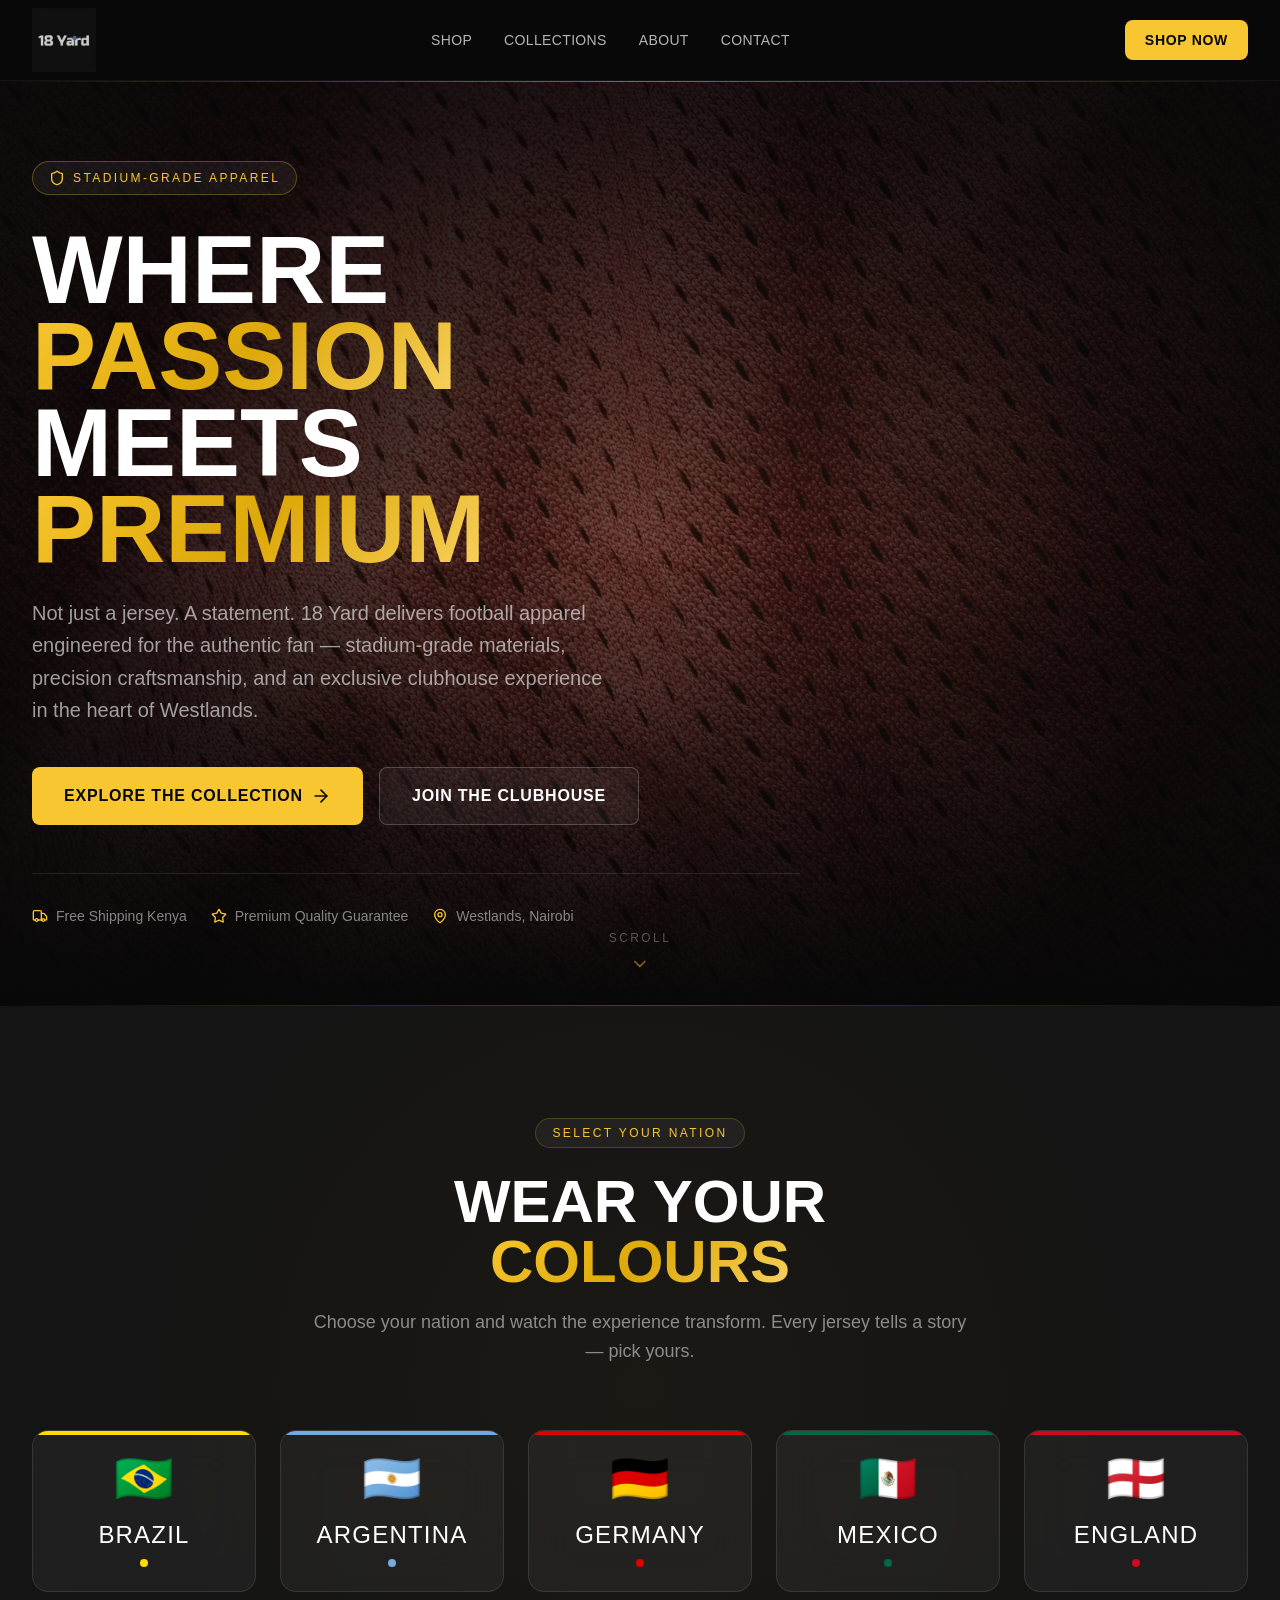
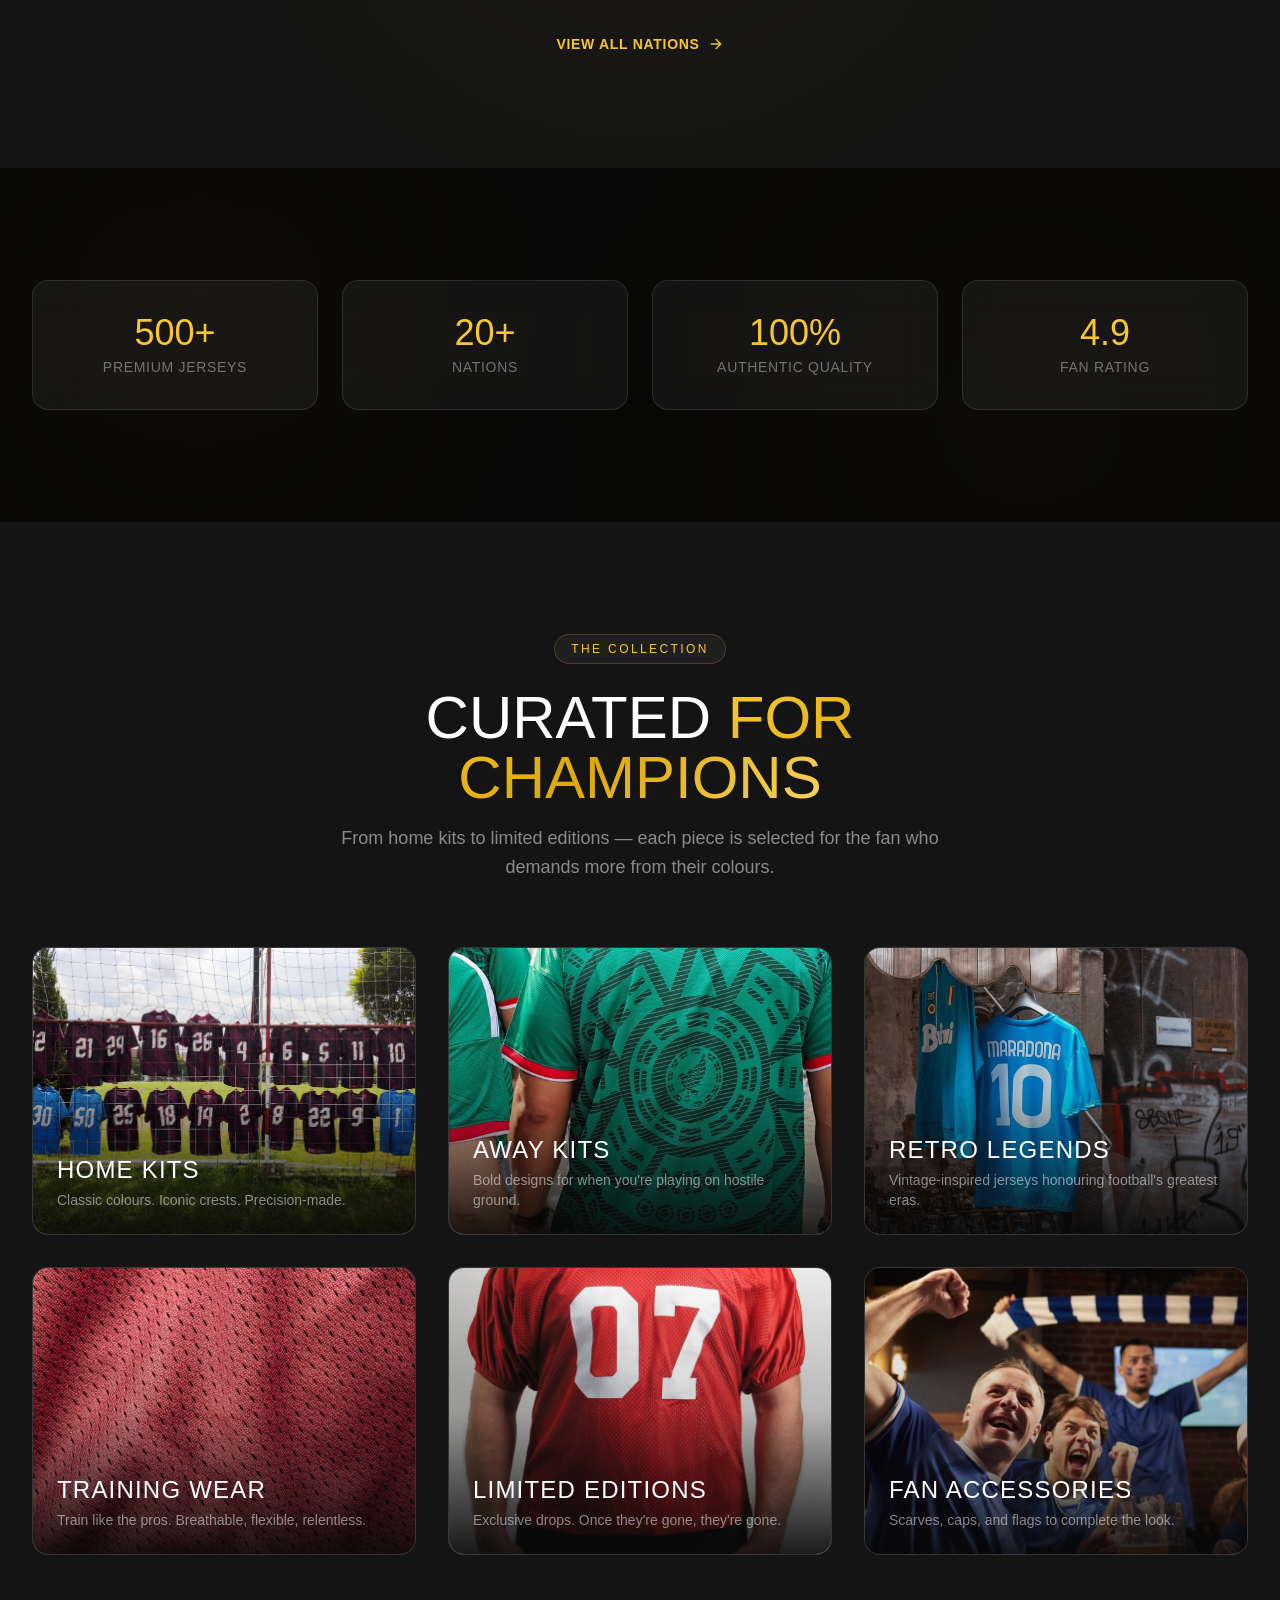
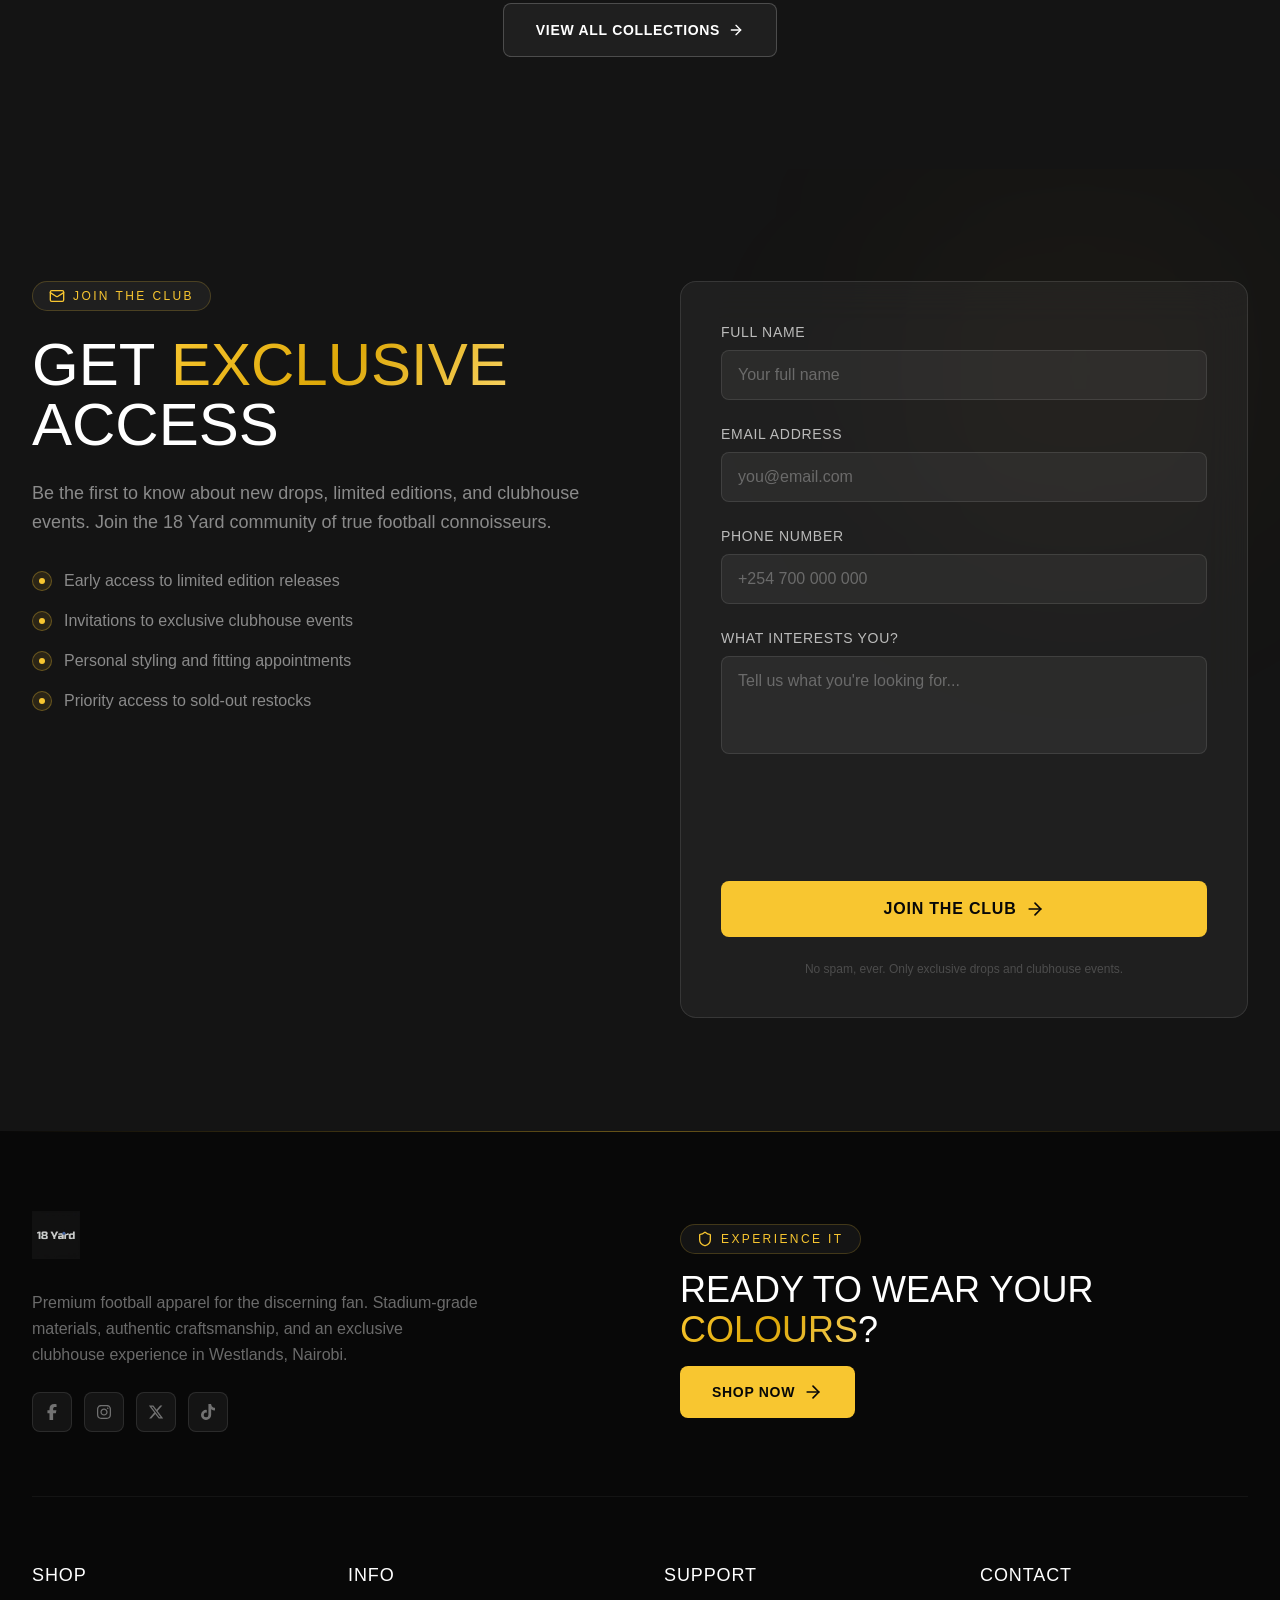
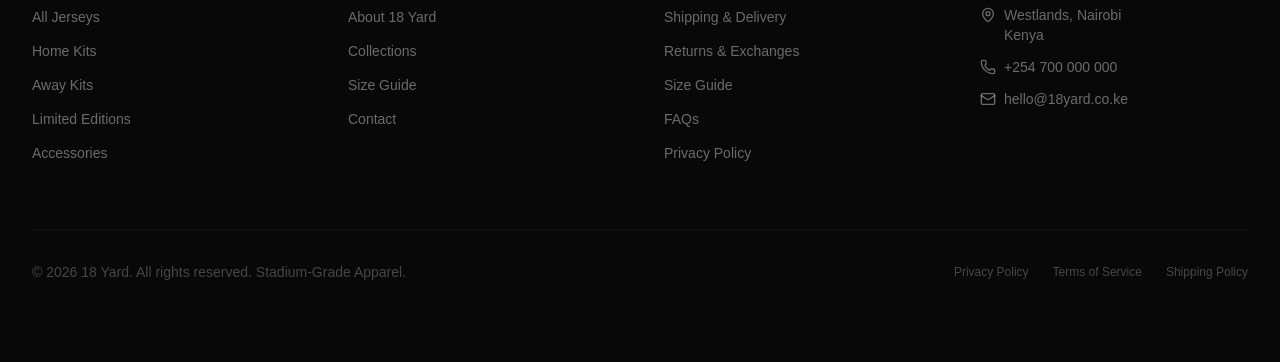
==== index.html @ 28015ebd "Add files via upload" ====
<!DOCTYPE html>
<!-- saved from url=(0038)https://18-yard.share.landingsite.dev/ -->
<html lang="en">

<head>
<link rel="preconnect" href="https://fonts.googleapis.com">
<link rel="preconnect" href="https://fonts.gstatic.com" crossorigin>
<link href="https://fonts.googleapis.com/css2?family=Oswald:wght@700&display=swap" rel="stylesheet">	


<meta http-equiv="Content-Type" content="text/html; charset=UTF-8"><style>body {transition: opacity ease-in 0.2s; } 
body[unresolved] {opacity: 0; display: block; overflow: hidden; position: relative; } 
</style><meta name="viewport" content="width=device-width, initial-scale=1"><link rel="preload" as="image" href="./18 Yard — Premium Football Apparel _ Sports-Luxe Collection_files/6bbcdf45-5d73-416a-b5ce-8cee2daabaf9.jpg"><link rel="preload" as="image" href="./18 Yard — Premium Football Apparel _ Sports-Luxe Collection_files/2212473849.jpg"><link rel="preload" as="image" href="./18 Yard — Premium Football Apparel _ Sports-Luxe Collection_files/2190006083.jpg"><link rel="preload" as="image" href="./18 Yard — Premium Football Apparel _ Sports-Luxe Collection_files/2275406633.jpg"><link rel="preload" as="image" href="./18 Yard — Premium Football Apparel _ Sports-Luxe Collection_files/2210543063.jpg"><link rel="preload" as="image" href="./18 Yard — Premium Football Apparel _ Sports-Luxe Collection_files/2212473849(1).jpg"><link rel="preload" as="image" href="./18 Yard — Premium Football Apparel _ Sports-Luxe Collection_files/147248012.jpg"><link rel="preload" as="image" href="./18 Yard — Premium Football Apparel _ Sports-Luxe Collection_files/2224449430.jpg"><title>18 Yard — Premium Football Apparel | Sports-Luxe Collection</title><meta name="description" content="Elevate your game with 18 Yard. Premium football jerseys and apparel crafted with stadium-grade materials for the discerning fan. Visit our exclusive clubhouse in Westlands, Nairobi."><link rel="preconnect" href="https://fonts.googleapis.com/"><link rel="preconnect" href="https://fonts.gstatic.com/" crossorigin="anonymous"><link rel="icon" type="image/jpeg" href="https://assets.ls-assets.com/uploads/d1596f6d-cf73-41df-8335-5d1502727ff8/6bbcdf45-5d73-416a-b5ce-8cee2daabaf9.jpg?w=160"><link rel="modulepreload" href="https://18-yard.share.landingsite.dev/assets/manifest-475a7928.js"><link rel="modulepreload" href="https://18-yard.share.landingsite.dev/assets/entry.client-mpaM9vh6.js"><link rel="modulepreload" href="https://18-yard.share.landingsite.dev/assets/jsx-runtime-BFnmFciN.js"><link rel="modulepreload" href="https://18-yard.share.landingsite.dev/assets/root-Bnn9Hy8M.js"><link rel="modulepreload" href="https://18-yard.share.landingsite.dev/assets/shield-Bp3_gYvY.js"><link rel="modulepreload" href="https://18-yard.share.landingsite.dev/assets/_index-D49E2dfJ.js"><link rel="stylesheet" href="./18 Yard — Premium Football Apparel _ Sports-Luxe Collection_files/root-DYxblbFf.css"><link rel="stylesheet" href="./18 Yard — Premium Football Apparel _ Sports-Luxe Collection_files/css2"><script id="cf-turnstile-script" src="./18 Yard — Premium Football Apparel _ Sports-Luxe Collection_files/api.js.download" defer="" async=""></script></head><body><div class="flex min-h-screen flex-col"><header class="sticky top-0 z-50 w-full bg-rich-black/90 backdrop-blur-xl border-b border-white/5"><div class="container flex items-center justify-between h-16 lg:h-20"><a class="shrink-0" href="https://18-yard.share.landingsite.dev/" data-discover="true"><img src="./18 Yard — Premium Football Apparel _ Sports-Luxe Collection_files/6bbcdf45-5d73-416a-b5ce-8cee2daabaf9.jpg" alt="18 Yard logo with dark gray text and a small gold circle accent above the letter d" class="h-14 lg:h-16 w-auto invert" style="mix-blend-mode:screen"></a><nav class="hidden lg:flex items-center gap-8"><a class="text-sm font-medium text-white/70 hover:text-gold transition-colors duration-300 tracking-wide uppercase" href="https://18-yard.share.landingsite.dev/shop" data-discover="true">Shop</a><a class="text-sm font-medium text-white/70 hover:text-gold transition-colors duration-300 tracking-wide uppercase" href="https://18-yard.share.landingsite.dev/collections" data-discover="true">Collections</a><a class="text-sm font-medium text-white/70 hover:text-gold transition-colors duration-300 tracking-wide uppercase" href="https://18-yard.share.landingsite.dev/about" data-discover="true">About</a><a class="text-sm font-medium text-white/70 hover:text-gold transition-colors duration-300 tracking-wide uppercase" href="https://18-yard.share.landingsite.dev/contact" data-discover="true">Contact</a></nav><div class="hidden lg:flex items-center gap-4"><a class="inline-flex items-center gap-2 bg-gold hover:bg-gold-light text-rich-black font-bold text-sm px-5 py-2.5 rounded-lg transition-all duration-300 hover:scale-105 uppercase tracking-wider" href="https://18-yard.share.landingsite.dev/shop" data-discover="true">Shop Now</a></div><button class="lg:hidden text-white p-2" aria-label="Toggle menu"><svg xmlns="http://www.w3.org/2000/svg" width="24" height="24" viewBox="0 0 24 24" fill="none" stroke="currentColor" stroke-width="2" stroke-linecap="round" stroke-linejoin="round" class="lucide lucide-menu w-6 h-6" aria-hidden="true"><path d="M4 5h16"></path><path d="M4 12h16"></path><path d="M4 19h16"></path></svg></button></div></header><main class="flex-1"><div class="bg-rich-black"><section class="relative min-h-screen flex items-center overflow-hidden"><div class="absolute inset-0 z-0"><img src="./18 Yard — Premium Football Apparel _ Sports-Luxe Collection_files/2212473849.jpg" alt="Premium football jersey fabric texture" class="w-full h-full object-cover"><div class="absolute inset-0 bg-gradient-to-b from-rich-black/90 via-rich-black/60 via-50% to-rich-black z-10"></div><div class="absolute inset-0 bg-gradient-to-r from-rich-black/80 via-transparent to-rich-black/80 z-10"></div><div class="absolute top-1/4 left-1/2 -translate-x-1/2 w-[800px] h-[400px] bg-gold/5 blur-[120px] rounded-full z-10"></div></div><div class="absolute top-0 left-0 right-0 h-[1px] bg-gradient-to-r from-transparent via-gold/50 to-transparent z-20"></div><div class="absolute bottom-0 left-0 right-0 h-[1px] bg-gradient-to-r from-transparent via-gold/30 to-transparent z-20"></div>


<div class="container relative z-20 pt-20 pb-20"><div class="max-w-3xl"><div class="inline-flex items-center gap-2 bg-white/5 border border-gold/30 rounded-full px-4 py-2 mb-8 animate-glow"><svg xmlns="http://www.w3.org/2000/svg" width="24" height="24" viewBox="0 0 24 24" fill="none" stroke="currentColor" stroke-width="2" stroke-linecap="round" stroke-linejoin="round" class="lucide lucide-shield w-4 h-4 text-gold" aria-hidden="true"><path d="M20 13c0 5-3.5 7.5-7.66 8.95a1 1 0 0 1-.67-.01C7.5 20.5 4 18 4 13V6a1 1 0 0 1 1-1c2 0 4.5-1.2 6.24-2.72a1.17 1.17 0 0 1 1.52 0C14.51 3.81 17 5 19 5a1 1 0 0 1 1 1z"></path></svg><span class="text-xs font-medium text-gold uppercase tracking-[0.2em]">Stadium-Grade Apparel</span></div>

<h1 class="font-['Oswald'] font-bold text-5xl sm:text-6xl md:text-7xl lg:text-8xl text-white leading-[0.9] uppercase mb-6 tracking-tight">
  Where <span class="text-gradient-gold">Passion</span><br>
  Meets <span class="text-gradient-gold">Premium</span>
</h1>	


<p class="text-white/60 text-lg md:text-xl max-w-xl mb-10 leading-relaxed font-light">Not just a jersey. A statement. 18 Yard delivers football apparel engineered for the authentic fan — stadium-grade materials, precision craftsmanship, and an exclusive clubhouse experience in the heart of Westlands.</p><div class="flex flex-col sm:flex-row gap-4"><a class="inline-flex items-center justify-center gap-2 bg-gold hover:bg-gold-light text-rich-black font-bold text-base px-8 py-4 rounded-lg transition-all duration-300 hover:scale-105 uppercase tracking-wider group" href="https://18-yard.share.landingsite.dev/shop" data-discover="true">Explore the Collection<svg xmlns="http://www.w3.org/2000/svg" width="24" height="24" viewBox="0 0 24 24" fill="none" stroke="currentColor" stroke-width="2" stroke-linecap="round" stroke-linejoin="round" class="lucide lucide-arrow-right w-5 h-5 transition-transform duration-300 group-hover:translate-x-1" aria-hidden="true"><path d="M5 12h14"></path><path d="m12 5 7 7-7 7"></path></svg></a><a href="https://18-yard.share.landingsite.dev/#contact" class="inline-flex items-center justify-center gap-2 bg-white/5 hover:bg-white/10 border border-white/20 hover:border-gold/50 text-white font-semibold text-base px-8 py-4 rounded-lg transition-all duration-300 uppercase tracking-wider">Join the Clubhouse</a></div><div class="flex flex-wrap gap-6 mt-12 pt-8 border-t border-white/10"><div class="flex items-center gap-2"><svg xmlns="http://www.w3.org/2000/svg" width="24" height="24" viewBox="0 0 24 24" fill="none" stroke="currentColor" stroke-width="2" stroke-linecap="round" stroke-linejoin="round" class="lucide lucide-truck w-4 h-4 text-gold" aria-hidden="true"><path d="M14 18V6a2 2 0 0 0-2-2H4a2 2 0 0 0-2 2v11a1 1 0 0 0 1 1h2"></path><path d="M15 18H9"></path><path d="M19 18h2a1 1 0 0 0 1-1v-3.65a1 1 0 0 0-.22-.624l-3.48-4.35A1 1 0 0 0 17.52 8H14"></path><circle cx="17" cy="18" r="2"></circle><circle cx="7" cy="18" r="2"></circle></svg><span class="text-sm text-white/50">Free Shipping Kenya</span></div><div class="flex items-center gap-2"><svg xmlns="http://www.w3.org/2000/svg" width="24" height="24" viewBox="0 0 24 24" fill="none" stroke="currentColor" stroke-width="2" stroke-linecap="round" stroke-linejoin="round" class="lucide lucide-star w-4 h-4 text-gold" aria-hidden="true"><path d="M11.525 2.295a.53.53 0 0 1 .95 0l2.31 4.679a2.123 2.123 0 0 0 1.595 1.16l5.166.756a.53.53 0 0 1 .294.904l-3.736 3.638a2.123 2.123 0 0 0-.611 1.878l.882 5.14a.53.53 0 0 1-.771.56l-4.618-2.428a2.122 2.122 0 0 0-1.973 0L6.396 21.01a.53.53 0 0 1-.77-.56l.881-5.139a2.122 2.122 0 0 0-.611-1.879L2.16 9.795a.53.53 0 0 1 .294-.906l5.165-.755a2.122 2.122 0 0 0 1.597-1.16z"></path></svg><span class="text-sm text-white/50">Premium Quality Guarantee</span></div><div class="flex items-center gap-2"><svg xmlns="http://www.w3.org/2000/svg" width="24" height="24" viewBox="0 0 24 24" fill="none" stroke="currentColor" stroke-width="2" stroke-linecap="round" stroke-linejoin="round" class="lucide lucide-map-pin w-4 h-4 text-gold" aria-hidden="true"><path d="M20 10c0 4.993-5.539 10.193-7.399 11.799a1 1 0 0 1-1.202 0C9.539 20.193 4 14.993 4 10a8 8 0 0 1 16 0"></path><circle cx="12" cy="10" r="3"></circle></svg><span class="text-sm text-white/50">Westlands, Nairobi</span></div></div></div></div><div class="absolute bottom-8 left-1/2 -translate-x-1/2 z-20 flex flex-col items-center gap-2"><span class="text-xs text-white/30 uppercase tracking-[0.2em]">Scroll</span><svg xmlns="http://www.w3.org/2000/svg" width="24" height="24" viewBox="0 0 24 24" fill="none" stroke="currentColor" stroke-width="2" stroke-linecap="round" stroke-linejoin="round" class="lucide lucide-chevron-down w-5 h-5 text-gold/50 animate-bounce" aria-hidden="true"><path d="m6 9 6 6 6-6"></path></svg></div></section><section class="relative py-20 sm:py-28 bg-charcoal overflow-hidden"><div class="absolute inset-0 opacity-[0.03] bg-[radial-gradient(circle_at_50%_50%,_#eab308,transparent_70%)]"></div><div class="container relative z-10"><div class="text-center max-w-2xl mx-auto mb-16"><div class="inline-flex items-center gap-2 bg-white/5 border border-gold/20 rounded-full px-4 py-1.5 mb-6"><span class="text-xs font-medium text-gold uppercase tracking-[0.2em]">Select Your Nation</span></div>

<b><h2 class="font-heading text-4xl sm:text-5xl md:text-6xl text-white uppercase mb-4">Wear Your <span class="text-gradient-gold">Colours</span></h2></b>

<p class="text-white/50 text-lg leading-relaxed">Choose your nation and watch the experience transform. Every jersey tells a story — pick yours.</p></div><div class="grid grid-cols-2 sm:grid-cols-3 lg:grid-cols-5 gap-4 md:gap-6"><a class="group relative glass-card glass-card-hover p-4 md:p-6 text-center cursor-pointer overflow-hidden" href="https://18-yard.share.landingsite.dev/shop" data-discover="true"><div class="absolute top-0 left-0 right-0 h-1 transition-all duration-500 group-hover:h-1.5" style="background-color:#FEDC00"></div><div class="text-4xl md:text-5xl mb-4 transition-transform duration-500 group-hover:scale-110">🇧🇷</div><h3 class="font-heading text-xl md:text-2xl text-white uppercase tracking-wider mb-2">Brazil</h3><div class="w-2 h-2 rounded-full mx-auto transition-all duration-500 group-hover:scale-150" style="background-color:#FEDC00"></div><div class="absolute inset-0 opacity-0 group-hover:opacity-10 transition-opacity duration-500" style="background:radial-gradient(circle at 50% 50%, #FEDC00, transparent 70%)"></div></a><a class="group relative glass-card glass-card-hover p-4 md:p-6 text-center cursor-pointer overflow-hidden" href="https://18-yard.share.landingsite.dev/shop" data-discover="true"><div class="absolute top-0 left-0 right-0 h-1 transition-all duration-500 group-hover:h-1.5" style="background-color:#75AADB"></div><div class="text-4xl md:text-5xl mb-4 transition-transform duration-500 group-hover:scale-110">🇦🇷</div><h3 class="font-heading text-xl md:text-2xl text-white uppercase tracking-wider mb-2">Argentina</h3><div class="w-2 h-2 rounded-full mx-auto transition-all duration-500 group-hover:scale-150" style="background-color:#75AADB"></div><div class="absolute inset-0 opacity-0 group-hover:opacity-10 transition-opacity duration-500" style="background:radial-gradient(circle at 50% 50%, #75AADB, transparent 70%)"></div></a><a class="group relative glass-card glass-card-hover p-4 md:p-6 text-center cursor-pointer overflow-hidden" href="https://18-yard.share.landingsite.dev/shop" data-discover="true"><div class="absolute top-0 left-0 right-0 h-1 transition-all duration-500 group-hover:h-1.5" style="background-color:#DD0000"></div><div class="text-4xl md:text-5xl mb-4 transition-transform duration-500 group-hover:scale-110">🇩🇪</div><h3 class="font-heading text-xl md:text-2xl text-white uppercase tracking-wider mb-2">Germany</h3><div class="w-2 h-2 rounded-full mx-auto transition-all duration-500 group-hover:scale-150" style="background-color:#DD0000"></div><div class="absolute inset-0 opacity-0 group-hover:opacity-10 transition-opacity duration-500" style="background:radial-gradient(circle at 50% 50%, #DD0000, transparent 70%)"></div></a><a class="group relative glass-card glass-card-hover p-4 md:p-6 text-center cursor-pointer overflow-hidden" href="https://18-yard.share.landingsite.dev/shop" data-discover="true"><div class="absolute top-0 left-0 right-0 h-1 transition-all duration-500 group-hover:h-1.5" style="background-color:#006847"></div><div class="text-4xl md:text-5xl mb-4 transition-transform duration-500 group-hover:scale-110">🇲🇽</div><h3 class="font-heading text-xl md:text-2xl text-white uppercase tracking-wider mb-2">Mexico</h3><div class="w-2 h-2 rounded-full mx-auto transition-all duration-500 group-hover:scale-150" style="background-color:#006847"></div><div class="absolute inset-0 opacity-0 group-hover:opacity-10 transition-opacity duration-500" style="background:radial-gradient(circle at 50% 50%, #006847, transparent 70%)"></div></a><a class="group relative glass-card glass-card-hover p-4 md:p-6 text-center cursor-pointer overflow-hidden" href="https://18-yard.share.landingsite.dev/shop" data-discover="true"><div class="absolute top-0 left-0 right-0 h-1 transition-all duration-500 group-hover:h-1.5" style="background-color:#CF081F"></div><div class="text-4xl md:text-5xl mb-4 transition-transform duration-500 group-hover:scale-110">🏴󠁧󠁢󠁥󠁮󠁧󠁿</div><h3 class="font-heading text-xl md:text-2xl text-white uppercase tracking-wider mb-2">England</h3><div class="w-2 h-2 rounded-full mx-auto transition-all duration-500 group-hover:scale-150" style="background-color:#CF081F"></div><div class="absolute inset-0 opacity-0 group-hover:opacity-10 transition-opacity duration-500" style="background:radial-gradient(circle at 50% 50%, #CF081F, transparent 70%)"></div></a></div><div class="text-center mt-10"><a class="inline-flex items-center gap-2 text-gold hover:text-gold-light font-semibold text-sm uppercase tracking-wider transition-colors duration-300 group" href="https://18-yard.share.landingsite.dev/shop" data-discover="true">View All Nations<svg xmlns="http://www.w3.org/2000/svg" width="24" height="24" viewBox="0 0 24 24" fill="none" stroke="currentColor" stroke-width="2" stroke-linecap="round" stroke-linejoin="round" class="lucide lucide-arrow-right w-4 h-4 transition-transform duration-300 group-hover:translate-x-1" aria-hidden="true"><path d="M5 12h14"></path><path d="m12 5 7 7-7 7"></path></svg></a></div></div></section><section class="relative py-20 sm:py-28 bg-rich-black overflow-hidden"><div class="absolute top-0 right-0 w-[500px] h-[500px] bg-gold/3 blur-[150px] rounded-full"></div><div class="absolute bottom-0 left-0 w-[400px] h-[400px] bg-gold/3 blur-[120px] rounded-full"></div><div class="container relative z-10"><div class="grid grid-cols-2 md:grid-cols-4 gap-6"><div class="text-center p-8 glass-card"><div class="font-heading text-3xl sm:text-4xl text-gold mb-1">500+</div><div class="text-sm text-white/40 uppercase tracking-wider">Premium Jerseys</div></div><div class="text-center p-8 glass-card"><div class="font-heading text-3xl sm:text-4xl text-gold mb-1">20+</div><div class="text-sm text-white/40 uppercase tracking-wider">Nations</div></div><div class="text-center p-8 glass-card"><div class="font-heading text-3xl sm:text-4xl text-gold mb-1">100%</div><div class="text-sm text-white/40 uppercase tracking-wider">Authentic Quality</div></div><div class="text-center p-8 glass-card"><div class="font-heading text-3xl sm:text-4xl text-gold mb-1">4.9</div><div class="text-sm text-white/40 uppercase tracking-wider">Fan Rating</div></div></div></div></section><section class="relative py-20 sm:py-28 bg-charcoal overflow-hidden"><div class="absolute inset-0 bg-[url(&#39;https://assets.ls-assets.com/provider/istock/2212473849.jpg?w=1920&#39;)] bg-fixed bg-cover bg-center opacity-[0.03]"></div><div class="container relative z-10"><div class="text-center max-w-2xl mx-auto mb-16"><div class="inline-flex items-center gap-2 bg-white/5 border border-gold/20 rounded-full px-4 py-1.5 mb-6"><span class="text-xs font-medium text-gold uppercase tracking-[0.2em]">The Collection</span></div><h2 class="font-heading text-4xl sm:text-5xl md:text-6xl text-white uppercase mb-4">Curated <span class="text-gradient-gold">For Champions</span></h2><p class="text-white/50 text-lg leading-relaxed">From home kits to limited editions — each piece is selected for the fan who demands more from their colours.</p></div><div class="grid grid-cols-1 md:grid-cols-2 lg:grid-cols-3 gap-6 lg:gap-8"><a class="group relative glass-card overflow-hidden aspect-[4/3] cursor-pointer" href="https://18-yard.share.landingsite.dev/shop" data-discover="true"><img src="./18 Yard — Premium Football Apparel _ Sports-Luxe Collection_files/2190006083.jpg" alt="Home Kits" class="absolute inset-0 w-full h-full object-cover transition-transform duration-700 group-hover:scale-110"><div class="absolute inset-0 bg-gradient-to-t from-rich-black via-rich-black/20 to-transparent opacity-90 group-hover:opacity-80 transition-opacity duration-500"></div><div class="absolute inset-2 border border-transparent group-hover:border-gold/30 rounded-xl transition-all duration-500"></div><div class="absolute bottom-0 left-0 right-0 p-6"><h3 class="font-heading text-2xl text-white uppercase tracking-wider mb-1">Home Kits</h3><p class="text-white/50 text-sm">Classic colours. Iconic crests. Precision-made.</p></div></a><a class="group relative glass-card overflow-hidden aspect-[4/3] cursor-pointer" href="https://18-yard.share.landingsite.dev/shop" data-discover="true"><img src="./18 Yard — Premium Football Apparel _ Sports-Luxe Collection_files/2275406633.jpg" alt="Away Kits" class="absolute inset-0 w-full h-full object-cover transition-transform duration-700 group-hover:scale-110"><div class="absolute inset-0 bg-gradient-to-t from-rich-black via-rich-black/20 to-transparent opacity-90 group-hover:opacity-80 transition-opacity duration-500"></div><div class="absolute inset-2 border border-transparent group-hover:border-gold/30 rounded-xl transition-all duration-500"></div><div class="absolute bottom-0 left-0 right-0 p-6"><h3 class="font-heading text-2xl text-white uppercase tracking-wider mb-1">Away Kits</h3><p class="text-white/50 text-sm">Bold designs for when you're playing on hostile ground.</p></div></a><a class="group relative glass-card overflow-hidden aspect-[4/3] cursor-pointer" href="https://18-yard.share.landingsite.dev/shop" data-discover="true"><img src="./18 Yard — Premium Football Apparel _ Sports-Luxe Collection_files/2210543063.jpg" alt="Retro Legends" class="absolute inset-0 w-full h-full object-cover transition-transform duration-700 group-hover:scale-110"><div class="absolute inset-0 bg-gradient-to-t from-rich-black via-rich-black/20 to-transparent opacity-90 group-hover:opacity-80 transition-opacity duration-500"></div><div class="absolute inset-2 border border-transparent group-hover:border-gold/30 rounded-xl transition-all duration-500"></div><div class="absolute bottom-0 left-0 right-0 p-6"><h3 class="font-heading text-2xl text-white uppercase tracking-wider mb-1">Retro Legends</h3><p class="text-white/50 text-sm">Vintage-inspired jerseys honouring football's greatest eras.</p></div></a><a class="group relative glass-card overflow-hidden aspect-[4/3] cursor-pointer" href="https://18-yard.share.landingsite.dev/shop" data-discover="true"><img src="./18 Yard — Premium Football Apparel _ Sports-Luxe Collection_files/2212473849(1).jpg" alt="Training Wear" class="absolute inset-0 w-full h-full object-cover transition-transform duration-700 group-hover:scale-110"><div class="absolute inset-0 bg-gradient-to-t from-rich-black via-rich-black/20 to-transparent opacity-90 group-hover:opacity-80 transition-opacity duration-500"></div><div class="absolute inset-2 border border-transparent group-hover:border-gold/30 rounded-xl transition-all duration-500"></div><div class="absolute bottom-0 left-0 right-0 p-6"><h3 class="font-heading text-2xl text-white uppercase tracking-wider mb-1">Training Wear</h3><p class="text-white/50 text-sm">Train like the pros. Breathable, flexible, relentless.</p></div></a><a class="group relative glass-card overflow-hidden aspect-[4/3] cursor-pointer" href="https://18-yard.share.landingsite.dev/shop" data-discover="true"><img src="./18 Yard — Premium Football Apparel _ Sports-Luxe Collection_files/147248012.jpg" alt="Limited Editions" class="absolute inset-0 w-full h-full object-cover transition-transform duration-700 group-hover:scale-110"><div class="absolute inset-0 bg-gradient-to-t from-rich-black via-rich-black/20 to-transparent opacity-90 group-hover:opacity-80 transition-opacity duration-500"></div><div class="absolute inset-2 border border-transparent group-hover:border-gold/30 rounded-xl transition-all duration-500"></div><div class="absolute bottom-0 left-0 right-0 p-6"><h3 class="font-heading text-2xl text-white uppercase tracking-wider mb-1">Limited Editions</h3><p class="text-white/50 text-sm">Exclusive drops. Once they're gone, they're gone.</p></div></a><a class="group relative glass-card overflow-hidden aspect-[4/3] cursor-pointer" href="https://18-yard.share.landingsite.dev/shop" data-discover="true"><img src="./18 Yard — Premium Football Apparel _ Sports-Luxe Collection_files/2224449430.jpg" alt="Fan Accessories" class="absolute inset-0 w-full h-full object-cover transition-transform duration-700 group-hover:scale-110"><div class="absolute inset-0 bg-gradient-to-t from-rich-black via-rich-black/20 to-transparent opacity-90 group-hover:opacity-80 transition-opacity duration-500"></div><div class="absolute inset-2 border border-transparent group-hover:border-gold/30 rounded-xl transition-all duration-500"></div><div class="absolute bottom-0 left-0 right-0 p-6"><h3 class="font-heading text-2xl text-white uppercase tracking-wider mb-1">Fan Accessories</h3><p class="text-white/50 text-sm">Scarves, caps, and flags to complete the look.</p></div></a></div><div class="text-center mt-12"><a class="inline-flex items-center gap-2 bg-white/5 hover:bg-white/10 border border-white/20 hover:border-gold/50 text-white font-bold text-sm px-8 py-4 rounded-lg transition-all duration-300 uppercase tracking-wider group" href="https://18-yard.share.landingsite.dev/collections" data-discover="true">View All Collections<svg xmlns="http://www.w3.org/2000/svg" width="24" height="24" viewBox="0 0 24 24" fill="none" stroke="currentColor" stroke-width="2" stroke-linecap="round" stroke-linejoin="round" class="lucide lucide-arrow-right w-4 h-4 transition-transform duration-300 group-hover:translate-x-1" aria-hidden="true"><path d="M5 12h14"></path><path d="m12 5 7 7-7 7"></path></svg></a></div></div></section><section id="contact" class="relative py-20 sm:py-28 bg-charcoal overflow-hidden"><div class="absolute top-0 right-0 w-[400px] h-[400px] bg-gold/3 blur-[120px] rounded-full"></div><div class="container relative z-10"><div class="grid grid-cols-1 lg:grid-cols-2 gap-12 lg:gap-20"><div><div class="inline-flex items-center gap-2 bg-white/5 border border-gold/20 rounded-full px-4 py-1.5 mb-6"><svg xmlns="http://www.w3.org/2000/svg" width="24" height="24" viewBox="0 0 24 24" fill="none" stroke="currentColor" stroke-width="2" stroke-linecap="round" stroke-linejoin="round" class="lucide lucide-mail w-4 h-4 text-gold" aria-hidden="true"><path d="m22 7-8.991 5.727a2 2 0 0 1-2.009 0L2 7"></path><rect x="2" y="4" width="20" height="16" rx="2"></rect></svg><span class="text-xs font-medium text-gold uppercase tracking-[0.2em]">Join the Club</span></div><h2 class="font-heading text-4xl sm:text-5xl md:text-6xl text-white uppercase mb-6">Get <span class="text-gradient-gold">Exclusive</span> Access</h2><p class="text-white/50 text-lg leading-relaxed mb-8">Be the first to know about new drops, limited editions, and clubhouse events. Join the 18 Yard community of true football connoisseurs.</p><div class="space-y-4"><div class="flex items-center gap-3"><div class="shrink-0 w-5 h-5 rounded-full bg-gold/10 border border-gold/30 flex items-center justify-center"><div class="w-1.5 h-1.5 rounded-full bg-gold"></div></div><span class="text-white/50">Early access to limited edition releases</span></div><div class="flex items-center gap-3"><div class="shrink-0 w-5 h-5 rounded-full bg-gold/10 border border-gold/30 flex items-center justify-center"><div class="w-1.5 h-1.5 rounded-full bg-gold"></div></div><span class="text-white/50">Invitations to exclusive clubhouse events</span></div><div class="flex items-center gap-3"><div class="shrink-0 w-5 h-5 rounded-full bg-gold/10 border border-gold/30 flex items-center justify-center"><div class="w-1.5 h-1.5 rounded-full bg-gold"></div></div><span class="text-white/50">Personal styling and fitting appointments</span></div><div class="flex items-center gap-3"><div class="shrink-0 w-5 h-5 rounded-full bg-gold/10 border border-gold/30 flex items-center justify-center"><div class="w-1.5 h-1.5 rounded-full bg-gold"></div></div><span class="text-white/50">Priority access to sold-out restocks</span></div></div></div><form class="glass-card p-8 md:p-10 space-y-6"><div><label for="name" class="block text-sm font-medium text-white/70 mb-2 uppercase tracking-wider">Full Name</label><input id="name" type="text" required="" placeholder="Your full name" class="w-full bg-white/5 border border-white/10 rounded-lg px-4 py-3 text-white placeholder:text-white/30 focus:outline-none focus:border-gold/50 focus:ring-1 focus:ring-gold/20 transition-all duration-300" name="name"></div><div><label for="email" class="block text-sm font-medium text-white/70 mb-2 uppercase tracking-wider">Email Address</label><input id="email" type="email" required="" placeholder="you@email.com" class="w-full bg-white/5 border border-white/10 rounded-lg px-4 py-3 text-white placeholder:text-white/30 focus:outline-none focus:border-gold/50 focus:ring-1 focus:ring-gold/20 transition-all duration-300" name="email"></div><div><label for="phone" class="block text-sm font-medium text-white/70 mb-2 uppercase tracking-wider">Phone Number</label><input id="phone" type="tel" placeholder="+254 700 000 000" class="w-full bg-white/5 border border-white/10 rounded-lg px-4 py-3 text-white placeholder:text-white/30 focus:outline-none focus:border-gold/50 focus:ring-1 focus:ring-gold/20 transition-all duration-300" name="phone"></div><div><label for="message" class="block text-sm font-medium text-white/70 mb-2 uppercase tracking-wider">What interests you?</label><textarea id="message" name="message" rows="3" placeholder="Tell us what you&#39;re looking for..." class="w-full bg-white/5 border border-white/10 rounded-lg px-4 py-3 text-white placeholder:text-white/30 focus:outline-none focus:border-gold/50 focus:ring-1 focus:ring-gold/20 transition-all duration-300 resize-none"></textarea></div><div><div id="cf-turnstile"><div><template shadowrootmode="closed"><iframe src="https://challenges.cloudflare.com/cdn-cgi/challenge-platform/h/b/turnstile/f/av0/rch/ofoti/0x4AAAAAACQ3w3ivfdEtyqHn/light/fbE/new/normal?lang=auto" allow="cross-origin-isolated; fullscreen; autoplay; keyboard-map; gamepad; xr-spatial-tracking" sandbox="allow-same-origin allow-scripts allow-popups" id="cf-chl-widget-ofoti" tabindex="0" title="Widget containing a Cloudflare security challenge" style="border-width: medium; border-style: none; border-color: currentcolor; border-image: initial; overflow: hidden; width: 300px; height: 65px;"></iframe></template><input type="hidden" name="cf-turnstile-response" id="cf-chl-widget-ofoti_response" value="1.[base64].Ojbtprl5u7rE76pw-4ts6w.5011dbb58bc8edb689e4b8db278665ea737958b7287b8939bd664f7f2acd96ca"></div></div></div><button type="submit" class="w-full inline-flex items-center justify-center gap-2 bg-gold hover:bg-gold-light text-rich-black font-bold text-base px-8 py-4 rounded-lg transition-all duration-300 hover:scale-[1.02] uppercase tracking-wider disabled:opacity-50 disabled:hover:scale-100">Join the Club<svg xmlns="http://www.w3.org/2000/svg" width="24" height="24" viewBox="0 0 24 24" fill="none" stroke="currentColor" stroke-width="2" stroke-linecap="round" stroke-linejoin="round" class="lucide lucide-arrow-right w-5 h-5" aria-hidden="true"><path d="M5 12h14"></path><path d="m12 5 7 7-7 7"></path></svg></button><p class="text-white/20 text-xs text-center">No spam, ever. Only exclusive drops and clubhouse events.</p></form></div></div></section></div></main><footer class="relative bg-rich-black border-t border-white/5"><div class="absolute top-0 left-0 right-0 h-[1px] bg-gradient-to-r from-transparent via-gold/40 to-transparent"></div><div class="container py-16 lg:py-20"><div class="grid grid-cols-1 lg:grid-cols-2 gap-12 lg:gap-20 mb-16 pb-16 border-b border-white/5"><div><a class="inline-block mb-6" href="https://18-yard.share.landingsite.dev/" data-discover="true"><img src="./18 Yard — Premium Football Apparel _ Sports-Luxe Collection_files/6bbcdf45-5d73-416a-b5ce-8cee2daabaf9.jpg" alt="18 Yard logo with dark gray text and a small gold circle accent above the letter d" class="h-12 w-auto invert" style="mix-blend-mode:screen"></a><p class="text-white/40 text-base max-w-md leading-relaxed mb-6">Premium football apparel for the discerning fan. Stadium-grade materials, authentic craftsmanship, and an exclusive clubhouse experience in Westlands, Nairobi.</p><div class="flex items-center gap-3"><a href="https://18-yard.share.landingsite.dev/#" aria-label="Facebook" class="w-10 h-10 rounded-lg bg-white/5 border border-white/10 flex items-center justify-center text-white/40 hover:text-gold hover:border-gold/30 hover:bg-gold/5 transition-all duration-300"><svg stroke="currentColor" fill="currentColor" stroke-width="0" viewBox="0 0 320 512" class="w-4 h-4" height="1em" width="1em" xmlns="http://www.w3.org/2000/svg"><path d="M80 299.3V512H196V299.3h86.5l18-97.8H196V166.9c0-51.7 20.3-71.5 72.7-71.5c16.3 0 29.4 .4 37 1.2V7.9C291.4 4 256.4 0 236.2 0C129.3 0 80 50.5 80 159.4v42.1H14v97.8H80z"></path></svg></a><a href="https://18-yard.share.landingsite.dev/#" aria-label="Instagram" class="w-10 h-10 rounded-lg bg-white/5 border border-white/10 flex items-center justify-center text-white/40 hover:text-gold hover:border-gold/30 hover:bg-gold/5 transition-all duration-300"><svg stroke="currentColor" fill="currentColor" stroke-width="0" viewBox="0 0 448 512" class="w-4 h-4" height="1em" width="1em" xmlns="http://www.w3.org/2000/svg"><path d="M224.1 141c-63.6 0-114.9 51.3-114.9 114.9s51.3 114.9 114.9 114.9S339 319.5 339 255.9 287.7 141 224.1 141zm0 189.6c-41.1 0-74.7-33.5-74.7-74.7s33.5-74.7 74.7-74.7 74.7 33.5 74.7 74.7-33.6 74.7-74.7 74.7zm146.4-194.3c0 14.9-12 26.8-26.8 26.8-14.9 0-26.8-12-26.8-26.8s12-26.8 26.8-26.8 26.8 12 26.8 26.8zm76.1 27.2c-1.7-35.9-9.9-67.7-36.2-93.9-26.2-26.2-58-34.4-93.9-36.2-37-2.1-147.9-2.1-184.9 0-35.8 1.7-67.6 9.9-93.9 36.1s-34.4 58-36.2 93.9c-2.1 37-2.1 147.9 0 184.9 1.7 35.9 9.9 67.7 36.2 93.9s58 34.4 93.9 36.2c37 2.1 147.9 2.1 184.9 0 35.9-1.7 67.7-9.9 93.9-36.2 26.2-26.2 34.4-58 36.2-93.9 2.1-37 2.1-147.8 0-184.8zM398.8 388c-7.8 19.6-22.9 34.7-42.6 42.6-29.5 11.7-99.5 9-132.1 9s-102.7 2.6-132.1-9c-19.6-7.8-34.7-22.9-42.6-42.6-11.7-29.5-9-99.5-9-132.1s-2.6-102.7 9-132.1c7.8-19.6 22.9-34.7 42.6-42.6 29.5-11.7 99.5-9 132.1-9s102.7-2.6 132.1 9c19.6 7.8 34.7 22.9 42.6 42.6 11.7 29.5 9 99.5 9 132.1s2.7 102.7-9 132.1z"></path></svg></a><a href="https://18-yard.share.landingsite.dev/#" aria-label="X" class="w-10 h-10 rounded-lg bg-white/5 border border-white/10 flex items-center justify-center text-white/40 hover:text-gold hover:border-gold/30 hover:bg-gold/5 transition-all duration-300"><svg stroke="currentColor" fill="currentColor" stroke-width="0" viewBox="0 0 512 512" class="w-4 h-4" height="1em" width="1em" xmlns="http://www.w3.org/2000/svg"><path d="M389.2 48h70.6L305.6 224.2 487 464H345L233.7 318.6 106.5 464H35.8L200.7 275.5 26.8 48H172.4L272.9 180.9 389.2 48zM364.4 421.8h39.1L151.1 88h-42L364.4 421.8z"></path></svg></a><a href="https://18-yard.share.landingsite.dev/#" aria-label="TikTok" class="w-10 h-10 rounded-lg bg-white/5 border border-white/10 flex items-center justify-center text-white/40 hover:text-gold hover:border-gold/30 hover:bg-gold/5 transition-all duration-300"><svg stroke="currentColor" fill="currentColor" stroke-width="0" viewBox="0 0 448 512" class="w-4 h-4" height="1em" width="1em" xmlns="http://www.w3.org/2000/svg"><path d="M448,209.91a210.06,210.06,0,0,1-122.77-39.25V349.38A162.55,162.55,0,1,1,185,188.31V278.2a74.62,74.62,0,1,0,52.23,71.18V0l88,0a121.18,121.18,0,0,0,1.86,22.17h0A122.18,122.18,0,0,0,381,102.39a121.43,121.43,0,0,0,67,20.14Z"></path></svg></a></div></div><div class="flex flex-col justify-center"><div class="inline-flex items-center gap-2 bg-white/5 border border-gold/20 rounded-full px-4 py-1.5 mb-4 w-fit"><svg xmlns="http://www.w3.org/2000/svg" width="24" height="24" viewBox="0 0 24 24" fill="none" stroke="currentColor" stroke-width="2" stroke-linecap="round" stroke-linejoin="round" class="lucide lucide-shield w-4 h-4 text-gold" aria-hidden="true"><path d="M20 13c0 5-3.5 7.5-7.66 8.95a1 1 0 0 1-.67-.01C7.5 20.5 4 18 4 13V6a1 1 0 0 1 1-1c2 0 4.5-1.2 6.24-2.72a1.17 1.17 0 0 1 1.52 0C14.51 3.81 17 5 19 5a1 1 0 0 1 1 1z"></path></svg><span class="text-xs font-medium text-gold uppercase tracking-[0.2em]">Experience It</span></div><h3 class="font-heading text-3xl sm:text-4xl text-white uppercase mb-4">Ready to Wear Your <span class="text-gradient-gold">Colours</span>?</h3><a class="inline-flex items-center gap-2 bg-gold hover:bg-gold-light text-rich-black font-bold text-sm px-8 py-4 rounded-lg transition-all duration-300 hover:scale-105 uppercase tracking-wider w-fit group" href="https://18-yard.share.landingsite.dev/shop" data-discover="true">Shop Now<svg xmlns="http://www.w3.org/2000/svg" width="24" height="24" viewBox="0 0 24 24" fill="none" stroke="currentColor" stroke-width="2" stroke-linecap="round" stroke-linejoin="round" class="lucide lucide-arrow-right w-5 h-5 transition-transform duration-300 group-hover:translate-x-1" aria-hidden="true"><path d="M5 12h14"></path><path d="m12 5 7 7-7 7"></path></svg></a></div></div><div class="grid grid-cols-2 md:grid-cols-4 gap-8 lg:gap-12 mb-16"><div><h4 class="font-heading text-lg text-white uppercase tracking-wider mb-4">Shop</h4><ul class="space-y-2.5"><li><a class="text-sm text-white/40 hover:text-gold transition-colors duration-300" href="https://18-yard.share.landingsite.dev/shop" data-discover="true">All Jerseys</a></li><li><a class="text-sm text-white/40 hover:text-gold transition-colors duration-300" href="https://18-yard.share.landingsite.dev/collections" data-discover="true">Home Kits</a></li><li><a class="text-sm text-white/40 hover:text-gold transition-colors duration-300" href="https://18-yard.share.landingsite.dev/collections" data-discover="true">Away Kits</a></li><li><a class="text-sm text-white/40 hover:text-gold transition-colors duration-300" href="https://18-yard.share.landingsite.dev/collections" data-discover="true">Limited Editions</a></li><li><a class="text-sm text-white/40 hover:text-gold transition-colors duration-300" href="https://18-yard.share.landingsite.dev/shop" data-discover="true">Accessories</a></li></ul></div><div><h4 class="font-heading text-lg text-white uppercase tracking-wider mb-4">Info</h4><ul class="space-y-2.5"><li><a class="text-sm text-white/40 hover:text-gold transition-colors duration-300" href="https://18-yard.share.landingsite.dev/about" data-discover="true">About 18 Yard</a></li><li><a class="text-sm text-white/40 hover:text-gold transition-colors duration-300" href="https://18-yard.share.landingsite.dev/collections" data-discover="true">Collections</a></li><li><a class="text-sm text-white/40 hover:text-gold transition-colors duration-300" href="https://18-yard.share.landingsite.dev/size-guide" data-discover="true">Size Guide</a></li><li><a class="text-sm text-white/40 hover:text-gold transition-colors duration-300" href="https://18-yard.share.landingsite.dev/contact" data-discover="true">Contact</a></li></ul></div><div><h4 class="font-heading text-lg text-white uppercase tracking-wider mb-4">Support</h4><ul class="space-y-2.5"><li><a class="text-sm text-white/40 hover:text-gold transition-colors duration-300" href="https://18-yard.share.landingsite.dev/contact" data-discover="true">Shipping &amp; Delivery</a></li><li><a class="text-sm text-white/40 hover:text-gold transition-colors duration-300" href="https://18-yard.share.landingsite.dev/contact" data-discover="true">Returns &amp; Exchanges</a></li><li><a class="text-sm text-white/40 hover:text-gold transition-colors duration-300" href="https://18-yard.share.landingsite.dev/size-guide" data-discover="true">Size Guide</a></li><li><a class="text-sm text-white/40 hover:text-gold transition-colors duration-300" href="https://18-yard.share.landingsite.dev/contact" data-discover="true">FAQs</a></li><li><a class="text-sm text-white/40 hover:text-gold transition-colors duration-300" href="https://18-yard.share.landingsite.dev/contact" data-discover="true">Privacy Policy</a></li></ul></div><div><h4 class="font-heading text-lg text-white uppercase tracking-wider mb-4">Contact</h4><ul class="space-y-3"><li><a href="https://maps.google.com/" target="_blank" rel="noopener noreferrer" class="flex items-start gap-2 text-sm text-white/40 hover:text-gold transition-colors duration-300"><svg xmlns="http://www.w3.org/2000/svg" width="24" height="24" viewBox="0 0 24 24" fill="none" stroke="currentColor" stroke-width="2" stroke-linecap="round" stroke-linejoin="round" class="lucide lucide-map-pin w-4 h-4 shrink-0 mt-0.5" aria-hidden="true"><path d="M20 10c0 4.993-5.539 10.193-7.399 11.799a1 1 0 0 1-1.202 0C9.539 20.193 4 14.993 4 10a8 8 0 0 1 16 0"></path><circle cx="12" cy="10" r="3"></circle></svg><span>Westlands, Nairobi<br>Kenya</span></a></li><li><a href="tel:+254700000000" class="flex items-center gap-2 text-sm text-white/40 hover:text-gold transition-colors duration-300"><svg xmlns="http://www.w3.org/2000/svg" width="24" height="24" viewBox="0 0 24 24" fill="none" stroke="currentColor" stroke-width="2" stroke-linecap="round" stroke-linejoin="round" class="lucide lucide-phone w-4 h-4 shrink-0" aria-hidden="true"><path d="M13.832 16.568a1 1 0 0 0 1.213-.303l.355-.465A2 2 0 0 1 17 15h3a2 2 0 0 1 2 2v3a2 2 0 0 1-2 2A18 18 0 0 1 2 4a2 2 0 0 1 2-2h3a2 2 0 0 1 2 2v3a2 2 0 0 1-.8 1.6l-.468.351a1 1 0 0 0-.292 1.233 14 14 0 0 0 6.392 6.384"></path></svg><span>+254 700 000 000</span></a></li><li><a href="mailto:hello@18yard.co.ke" class="flex items-center gap-2 text-sm text-white/40 hover:text-gold transition-colors duration-300"><svg xmlns="http://www.w3.org/2000/svg" width="24" height="24" viewBox="0 0 24 24" fill="none" stroke="currentColor" stroke-width="2" stroke-linecap="round" stroke-linejoin="round" class="lucide lucide-mail w-4 h-4 shrink-0" aria-hidden="true"><path d="m22 7-8.991 5.727a2 2 0 0 1-2.009 0L2 7"></path><rect x="2" y="4" width="20" height="16" rx="2"></rect></svg><span>hello@18yard.co.ke</span></a></li></ul></div></div><div class="flex flex-col sm:flex-row items-center justify-between gap-4 pt-8 border-t border-white/5"><p class="text-sm text-white/25">© <!-- -->2026<!-- --> 18 Yard. All rights reserved. Stadium-Grade Apparel.</p><div class="flex items-center gap-6"><a class="text-xs text-white/25 hover:text-gold transition-colors duration-300" href="https://18-yard.share.landingsite.dev/contact" data-discover="true">Privacy Policy</a><a class="text-xs text-white/25 hover:text-gold transition-colors duration-300" href="https://18-yard.share.landingsite.dev/contact" data-discover="true">Terms of Service</a><a class="text-xs text-white/25 hover:text-gold transition-colors duration-300" href="https://18-yard.share.landingsite.dev/contact" data-discover="true">Shipping Policy</a></div></div></div></footer></div><script>((storageKey2, restoreKey) => {
    if (!window.history.state || !window.history.state.key) {
      let key = Math.random().toString(32).slice(2);
      window.history.replaceState({ key }, "");
    }
    try {
      let positions = JSON.parse(sessionStorage.getItem(storageKey2) || "{}");
      let storedY = positions[restoreKey || window.history.state.key];
      if (typeof storedY === "number") {
        window.scrollTo(0, storedY);
      }
    } catch (error) {
      console.error(error);
      sessionStorage.removeItem(storageKey2);
    }
  })("react-router-scroll-positions", null)</script><script>window.__reactRouterContext = {"basename":"/","future":{"unstable_optimizeDeps":false,"v8_passThroughRequests":false,"v8_trailingSlashAwareDataRequests":false,"unstable_previewServerPrerendering":false,"v8_middleware":false,"v8_splitRouteModules":false,"v8_viteEnvironmentApi":false},"routeDiscovery":{"mode":"initial"},"ssr":true,"isSpaMode":false};window.__reactRouterContext.stream = new ReadableStream({start(controller){window.__reactRouterContext.streamController = controller;}}).pipeThrough(new TextEncoderStream());</script><script type="module" async="">import "/assets/manifest-475a7928.js";
import * as route0 from "/assets/root-Bnn9Hy8M.js";
import * as route1 from "/assets/_index-D49E2dfJ.js";
  
  window.__reactRouterRouteModules = {"root":route0,"routes/_index":route1};

import("/assets/entry.client-mpaM9vh6.js");</script><!--$--><script>window.__reactRouterContext.streamController.enqueue("[{\"_1\":2,\"_3\":-5,\"_4\":-5},\"loaderData\",{},\"actionData\",\"errors\"]\n");</script><!--$--><script>window.__reactRouterContext.streamController.close();</script><!--/$--><!--/$--><script id="_R_">requestAnimationFrame(function(){$RT=performance.now()});</script><script>$RB=[];$RV=function(a){$RT=performance.now();for(var b=0;b<a.length;b+=2){var c=a[b],e=a[b+1];null!==e.parentNode&&e.parentNode.removeChild(e);var f=c.parentNode;if(f){var g=c.previousSibling,h=0;do{if(c&&8===c.nodeType){var d=c.data;if("/$"===d||"/&"===d)if(0===h)break;else h--;else"$"!==d&&"$?"!==d&&"$~"!==d&&"$!"!==d&&"&"!==d||h++}d=c.nextSibling;f.removeChild(c);c=d}while(c);for(;e.firstChild;)f.insertBefore(e.firstChild,c);g.data="$";g._reactRetry&&requestAnimationFrame(g._reactRetry)}}a.length=0};
$RC=function(a,b){if(b=document.getElementById(b))(a=document.getElementById(a))?(a.previousSibling.data="$~",$RB.push(a,b),2===$RB.length&&("number"!==typeof $RT?requestAnimationFrame($RV.bind(null,$RB)):(a=performance.now(),setTimeout($RV.bind(null,$RB),2300>a&&2E3<a?2300-a:$RT+300-a)))):b.parentNode.removeChild(b)};$RC("B:0","S:0")</script><script>$RC("B:1","S:1")</script><style>
.ls-preview-banner{position:fixed;bottom:0;left:0;right:0;z-index:999999;
background:linear-gradient(135deg,#667eea 0%,#764ba2 100%);color:#fff;
padding:16px 24px;font-family:-apple-system,BlinkMacSystemFont,'Segoe UI',Roboto,sans-serif;
font-size:15px;text-align:center;box-shadow:0 -2px 12px rgba(0,0,0,.15)}
</style>
<script></body></html>
---- 18 Yard — Premium Football Apparel _ Sports-Luxe Collection_files/root-DYxblbFf.css ----
/*! tailwindcss v4.3.0 | MIT License | https://tailwindcss.com */
@layer properties{@supports (((-webkit-hyphens:none)) and (not (margin-trim:inline))) or ((-moz-orient:inline) and (not (color:rgb(from red r g b)))){*,:before,:after{--tw-translate-x:0;--tw-translate-y:0;--tw-translate-z:0;--tw-space-y-reverse:0;--tw-border-style:solid;--tw-gradient-position:initial;--tw-gradient-from:#0000;--tw-gradient-via:#0000;--tw-gradient-to:#0000;--tw-gradient-stops:initial;--tw-gradient-via-stops:initial;--tw-gradient-from-position:0%;--tw-gradient-via-position:50%;--tw-gradient-to-position:100%;--tw-leading:initial;--tw-font-weight:initial;--tw-tracking:initial;--tw-outline-style:solid;--tw-blur:initial;--tw-brightness:initial;--tw-contrast:initial;--tw-grayscale:initial;--tw-hue-rotate:initial;--tw-invert:initial;--tw-opacity:initial;--tw-saturate:initial;--tw-sepia:initial;--tw-drop-shadow:initial;--tw-drop-shadow-color:initial;--tw-drop-shadow-alpha:100%;--tw-drop-shadow-size:initial;--tw-backdrop-blur:initial;--tw-backdrop-brightness:initial;--tw-backdrop-contrast:initial;--tw-backdrop-grayscale:initial;--tw-backdrop-hue-rotate:initial;--tw-backdrop-invert:initial;--tw-backdrop-opacity:initial;--tw-backdrop-saturate:initial;--tw-backdrop-sepia:initial;--tw-duration:initial;--tw-scale-x:1;--tw-scale-y:1;--tw-scale-z:1;--tw-shadow:0 0 #0000;--tw-shadow-color:initial;--tw-shadow-alpha:100%;--tw-inset-shadow:0 0 #0000;--tw-inset-shadow-color:initial;--tw-inset-shadow-alpha:100%;--tw-ring-color:initial;--tw-ring-shadow:0 0 #0000;--tw-inset-ring-color:initial;--tw-inset-ring-shadow:0 0 #0000;--tw-ring-inset:initial;--tw-ring-offset-width:0px;--tw-ring-offset-color:#fff;--tw-ring-offset-shadow:0 0 #0000}::backdrop{--tw-translate-x:0;--tw-translate-y:0;--tw-translate-z:0;--tw-space-y-reverse:0;--tw-border-style:solid;--tw-gradient-position:initial;--tw-gradient-from:#0000;--tw-gradient-via:#0000;--tw-gradient-to:#0000;--tw-gradient-stops:initial;--tw-gradient-via-stops:initial;--tw-gradient-from-position:0%;--tw-gradient-via-position:50%;--tw-gradient-to-position:100%;--tw-leading:initial;--tw-font-weight:initial;--tw-tracking:initial;--tw-outline-style:solid;--tw-blur:initial;--tw-brightness:initial;--tw-contrast:initial;--tw-grayscale:initial;--tw-hue-rotate:initial;--tw-invert:initial;--tw-opacity:initial;--tw-saturate:initial;--tw-sepia:initial;--tw-drop-shadow:initial;--tw-drop-shadow-color:initial;--tw-drop-shadow-alpha:100%;--tw-drop-shadow-size:initial;--tw-backdrop-blur:initial;--tw-backdrop-brightness:initial;--tw-backdrop-contrast:initial;--tw-backdrop-grayscale:initial;--tw-backdrop-hue-rotate:initial;--tw-backdrop-invert:initial;--tw-backdrop-opacity:initial;--tw-backdrop-saturate:initial;--tw-backdrop-sepia:initial;--tw-duration:initial;--tw-scale-x:1;--tw-scale-y:1;--tw-scale-z:1;--tw-shadow:0 0 #0000;--tw-shadow-color:initial;--tw-shadow-alpha:100%;--tw-inset-shadow:0 0 #0000;--tw-inset-shadow-color:initial;--tw-inset-shadow-alpha:100%;--tw-ring-color:initial;--tw-ring-shadow:0 0 #0000;--tw-inset-ring-color:initial;--tw-inset-ring-shadow:0 0 #0000;--tw-ring-inset:initial;--tw-ring-offset-width:0px;--tw-ring-offset-color:#fff;--tw-ring-offset-shadow:0 0 #0000}}}@layer theme{:root,:host{--font-sans:ui-sans-serif, system-ui, sans-serif, "Apple Color Emoji", "Segoe UI Emoji", "Segoe UI Symbol", "Noto Color Emoji";--font-mono:ui-monospace, SFMono-Regular, monospace;--color-red-400:#ff6568;--color-amber-100:#fef3c6;--color-amber-600:#dd7400;--color-blue-600:#155dfc;--color-blue-800:#193cb8;--color-purple-100:#f3e8ff;--color-purple-500:#ac4bff;--color-purple-700:#8200da;--color-gray-100:#f3f4f6;--color-gray-600:#4a5565;--color-gray-700:#364153;--color-gray-900:#101828;--color-white:#fff;--spacing:.25rem;--container-md:28rem;--container-xl:36rem;--container-2xl:42rem;--container-3xl:48rem;--container-7xl:80rem;--text-xs:.75rem;--text-xs--line-height:calc(1 / .75);--text-sm:.875rem;--text-sm--line-height:calc(1.25 / .875);--text-base:1rem;--text-base--line-height:calc(1.5 / 1);--text-lg:1.125rem;--text-lg--line-height:calc(1.75 / 1.125);--text-xl:1.25rem;--text-xl--line-height:calc(1.75 / 1.25);--text-2xl:1.5rem;--text-2xl--line-height:calc(2 / 1.5);--text-3xl:1.875rem;--text-3xl--line-height:calc(2.25 / 1.875);--text-4xl:2.25rem;--text-4xl--line-height:calc(2.5 / 2.25);--text-5xl:3rem;--text-5xl--line-height:1;--text-6xl:3.75rem;--text-6xl--line-height:1;--text-7xl:4.5rem;--text-7xl--line-height:1;--text-8xl:6rem;--text-8xl--line-height:1;--font-weight-light:300;--font-weight-medium:500;--font-weight-semibold:600;--font-weight-bold:700;--tracking-wide:.025em;--tracking-wider:.05em;--leading-relaxed:1.625;--radius-md:calc(var(--radius) - 2px);--radius-lg:var(--radius);--radius-xl:.75rem;--animate-bounce:bounce 1s infinite;--blur-xl:24px;--default-transition-duration:.15s;--default-transition-timing-function:cubic-bezier(.4, 0, .2, 1);--default-font-family:var(--font-sans);--default-mono-font-family:var(--font-mono);--color-border:#333;--color-input:#333;--color-ring:#f8c630;--color-background:#0d0d0d;--color-foreground:#f2f2f2;--color-primary:#f8c630;--color-primary-foreground:#0d0d0d;--color-secondary:#1f1f1f;--color-secondary-foreground:#e6e6e6;--color-destructive:#d92626;--color-destructive-foreground:#f2f2f2;--color-accent:#f8c630;--color-accent-foreground:#0d0d0d;--color-gold:#f8c630;--color-gold-light:#f9d362;--color-charcoal:#141414;--color-rich-black:#080808;--font-heading:"Bebas Neue", sans-serif;--font-body:"Inter", sans-serif;--animate-glow:glow 3s ease-in-out infinite}@supports (color:lab(0% 0 0)){:root,:host{--color-red-400:lab(63.7053% 60.745 31.3109);--color-amber-100:lab(95.916% -1.21653 23.111);--color-amber-600:lab(60.3514% 40.5624 87.1228);--color-blue-600:lab(44.0605% 29.0279 -86.0352);--color-blue-800:lab(30.2514% 27.7853 -70.2699);--color-purple-100:lab(93.3333% 6.97437 -9.83434);--color-purple-500:lab(52.0183% 66.11 -78.2316);--color-purple-700:lab(36.1758% 69.8525 -80.0381);--color-gray-100:lab(96.1596% -.0823438 -1.13575);--color-gray-600:lab(35.6337% -1.58697 -10.8425);--color-gray-700:lab(27.1134% -.956401 -12.3224);--color-gray-900:lab(8.11897% .811279 -12.254)}}}@layer base{*,:after,:before{box-sizing:border-box;border:0 solid;margin:0;padding:0}::backdrop{box-sizing:border-box;border:0 solid;margin:0;padding:0}::file-selector-button{box-sizing:border-box;border:0 solid;margin:0;padding:0}html,:host{-webkit-text-size-adjust:100%;tab-size:4;line-height:1.5;font-family:var(--default-font-family,ui-sans-serif, system-ui, sans-serif, "Apple Color Emoji", "Segoe UI Emoji", "Segoe UI Symbol", "Noto Color Emoji");font-feature-settings:var(--default-font-feature-settings,normal);font-variation-settings:var(--default-font-variation-settings,normal);-webkit-tap-highlight-color:transparent}hr{height:0;color:inherit;border-top-width:1px}abbr:where([title]){-webkit-text-decoration:underline dotted;text-decoration:underline dotted}h1,h2,h3,h4,h5,h6{font-size:inherit;font-weight:inherit}a{color:inherit;-webkit-text-decoration:inherit;-webkit-text-decoration:inherit;-webkit-text-decoration:inherit;-webkit-text-decoration:inherit;text-decoration:inherit}b,strong{font-weight:bolder}code,kbd,samp,pre{font-family:var(--default-mono-font-family,ui-monospace, SFMono-Regular, Menlo, Monaco, Consolas, "Liberation Mono", "Courier New", monospace);font-feature-settings:var(--default-mono-font-feature-settings,normal);font-variation-settings:var(--default-mono-font-variation-settings,normal);font-size:1em}small{font-size:80%}sub,sup{vertical-align:baseline;font-size:75%;line-height:0;position:relative}sub{bottom:-.25em}sup{top:-.5em}table{text-indent:0;border-color:inherit;border-collapse:collapse}:-moz-focusring{outline:auto}progress{vertical-align:baseline}summary{display:list-item}ol,ul,menu{list-style:none}img,svg,video,canvas,audio,iframe,embed,object{vertical-align:middle;display:block}img,video{max-width:100%;height:auto}button,input,select,optgroup,textarea{font:inherit;font-feature-settings:inherit;font-variation-settings:inherit;letter-spacing:inherit;color:inherit;opacity:1;background-color:#0000;border-radius:0}::file-selector-button{font:inherit;font-feature-settings:inherit;font-variation-settings:inherit;letter-spacing:inherit;color:inherit;opacity:1;background-color:#0000;border-radius:0}:where(select:is([multiple],[size])) optgroup{font-weight:bolder}:where(select:is([multiple],[size])) optgroup option{padding-inline-start:20px}::file-selector-button{margin-inline-end:4px}::placeholder{opacity:1}@supports (not ((-webkit-appearance:-apple-pay-button))) or (contain-intrinsic-size:1px){::placeholder{color:currentColor}@supports (color:color-mix(in lab, red, red)){::placeholder{color:color-mix(in oklab, currentcolor 50%, transparent)}}}textarea{resize:vertical}::-webkit-search-decoration{-webkit-appearance:none}::-webkit-date-and-time-value{min-height:1lh;text-align:inherit}::-webkit-datetime-edit{display:inline-flex}::-webkit-datetime-edit-fields-wrapper{padding:0}::-webkit-datetime-edit{padding-block:0}::-webkit-datetime-edit-year-field{padding-block:0}::-webkit-datetime-edit-month-field{padding-block:0}::-webkit-datetime-edit-day-field{padding-block:0}::-webkit-datetime-edit-hour-field{padding-block:0}::-webkit-datetime-edit-minute-field{padding-block:0}::-webkit-datetime-edit-second-field{padding-block:0}::-webkit-datetime-edit-millisecond-field{padding-block:0}::-webkit-datetime-edit-meridiem-field{padding-block:0}::-webkit-calendar-picker-indicator{line-height:1}:-moz-ui-invalid{box-shadow:none}button,input:where([type=button],[type=reset],[type=submit]){appearance:button}::file-selector-button{appearance:button}::-webkit-inner-spin-button{height:auto}::-webkit-outer-spin-button{height:auto}[hidden]:where(:not([hidden=until-found])){display:none!important}*{border-color:var(--color-border)}body{background-color:var(--color-background);color:var(--color-foreground);font-family:var(--font-body)}.container{max-width:var(--container-7xl);padding-inline:calc(var(--spacing) * 4);margin-inline:auto}@media (min-width:40rem){.container{padding-inline:calc(var(--spacing) * 6)}}@media (min-width:64rem){.container{padding-inline:calc(var(--spacing) * 8)}}}@layer components;@layer utilities{.absolute{position:absolute}.relative{position:relative}.static{position:static}.sticky{position:sticky}.inset-0{inset:calc(var(--spacing) * 0)}.inset-2{inset:calc(var(--spacing) * 2)}.top-0{top:calc(var(--spacing) * 0)}.top-1\/4{top:25%}.right-0{right:calc(var(--spacing) * 0)}.bottom-0{bottom:calc(var(--spacing) * 0)}.bottom-8{bottom:calc(var(--spacing) * 8)}.left-0{left:calc(var(--spacing) * 0)}.left-1\/2{left:50%}.z-0{z-index:0}.z-10{z-index:10}.z-20{z-index:20}.z-50{z-index:50}.container{width:100%}@media (min-width:40rem){.container{max-width:40rem}}@media (min-width:48rem){.container{max-width:48rem}}@media (min-width:64rem){.container{max-width:64rem}}@media (min-width:80rem){.container{max-width:80rem}}@media (min-width:96rem){.container{max-width:96rem}}.mx-auto{margin-inline:auto}.mt-0\.5{margin-top:calc(var(--spacing) * .5)}.mt-2{margin-top:calc(var(--spacing) * 2)}.mt-4{margin-top:calc(var(--spacing) * 4)}.mt-10{margin-top:calc(var(--spacing) * 10)}.mt-12{margin-top:calc(var(--spacing) * 12)}.mr-\[10\%\]{margin-right:10%}.mb-1{margin-bottom:calc(var(--spacing) * 1)}.mb-2{margin-bottom:calc(var(--spacing) * 2)}.mb-3{margin-bottom:calc(var(--spacing) * 3)}.mb-4{margin-bottom:calc(var(--spacing) * 4)}.mb-6{margin-bottom:calc(var(--spacing) * 6)}.mb-8{margin-bottom:calc(var(--spacing) * 8)}.mb-10{margin-bottom:calc(var(--spacing) * 10)}.mb-16{margin-bottom:calc(var(--spacing) * 16)}.ml-\[10\%\]{margin-left:10%}.block{display:block}.flex{display:flex}.grid{display:grid}.hidden{display:none}.inline{display:inline}.inline-block{display:inline-block}.inline-flex{display:inline-flex}.aspect-\[4\/3\]{aspect-ratio:4/3}.h-1{height:calc(var(--spacing) * 1)}.h-1\.5{height:calc(var(--spacing) * 1.5)}.h-2{height:calc(var(--spacing) * 2)}.h-4{height:calc(var(--spacing) * 4)}.h-5{height:calc(var(--spacing) * 5)}.h-6{height:calc(var(--spacing) * 6)}.h-7{height:calc(var(--spacing) * 7)}.h-9{height:calc(var(--spacing) * 9)}.h-10{height:calc(var(--spacing) * 10)}.h-11{height:calc(var(--spacing) * 11)}.h-12{height:calc(var(--spacing) * 12)}.h-14{height:calc(var(--spacing) * 14)}.h-16{height:calc(var(--spacing) * 16)}.h-20{height:calc(var(--spacing) * 20)}.h-\[1px\]{height:1px}.h-\[400px\]{height:400px}.h-\[500px\]{height:500px}.h-full{height:100%}.min-h-\[60vh\]{min-height:60vh}.min-h-screen{min-height:100vh}.w-1\.5{width:calc(var(--spacing) * 1.5)}.w-2{width:calc(var(--spacing) * 2)}.w-4{width:calc(var(--spacing) * 4)}.w-5{width:calc(var(--spacing) * 5)}.w-6{width:calc(var(--spacing) * 6)}.w-7{width:calc(var(--spacing) * 7)}.w-10{width:calc(var(--spacing) * 10)}.w-16{width:calc(var(--spacing) * 16)}.w-20{width:calc(var(--spacing) * 20)}.w-\[1px\]{width:1px}.w-\[400px\]{width:400px}.w-\[500px\]{width:500px}.w-\[800px\]{width:800px}.w-auto{width:auto}.w-fit{width:-moz-fit-content;width:fit-content}.w-full{width:100%}.max-w-2xl{max-width:var(--container-2xl)}.max-w-3xl{max-width:var(--container-3xl)}.max-w-md{max-width:var(--container-md)}.max-w-xl{max-width:var(--container-xl)}.flex-1{flex:1}.shrink-0{flex-shrink:0}.-translate-x-1\/2{--tw-translate-x:calc(calc(1 / 2 * 100%) * -1);translate:var(--tw-translate-x) var(--tw-translate-y)}.glass-card-hover{transition:all .4s cubic-bezier(.4,0,.2,1)}.glass-card-hover:hover{background:#ffffff14;border-color:#f8c6304d;transform:translateY(-4px);box-shadow:0 20px 40px #0006,0 0 30px #f8c6301a}.animate-bounce{animation:var(--animate-bounce)}.animate-glow{animation:var(--animate-glow)}.cursor-pointer{cursor:pointer}.resize-none{resize:none}.grid-cols-1{grid-template-columns:repeat(1,minmax(0,1fr))}.grid-cols-2{grid-template-columns:repeat(2,minmax(0,1fr))}.flex-col{flex-direction:column}.flex-wrap{flex-wrap:wrap}.items-center{align-items:center}.items-start{align-items:flex-start}.justify-between{justify-content:space-between}.justify-center{justify-content:center}.gap-1\.5{gap:calc(var(--spacing) * 1.5)}.gap-2{gap:calc(var(--spacing) * 2)}.gap-3{gap:calc(var(--spacing) * 3)}.gap-4{gap:calc(var(--spacing) * 4)}.gap-6{gap:calc(var(--spacing) * 6)}.gap-8{gap:calc(var(--spacing) * 8)}.gap-12{gap:calc(var(--spacing) * 12)}:where(.space-y-2\.5>:not(:last-child)){--tw-space-y-reverse:0;margin-block-start:calc(calc(var(--spacing) * 2.5) * var(--tw-space-y-reverse));margin-block-end:calc(calc(var(--spacing) * 2.5) * calc(1 - var(--tw-space-y-reverse)))}:where(.space-y-3>:not(:last-child)){--tw-space-y-reverse:0;margin-block-start:calc(calc(var(--spacing) * 3) * var(--tw-space-y-reverse));margin-block-end:calc(calc(var(--spacing) * 3) * calc(1 - var(--tw-space-y-reverse)))}:where(.space-y-4>:not(:last-child)){--tw-space-y-reverse:0;margin-block-start:calc(calc(var(--spacing) * 4) * var(--tw-space-y-reverse));margin-block-end:calc(calc(var(--spacing) * 4) * calc(1 - var(--tw-space-y-reverse)))}:where(.space-y-6>:not(:last-child)){--tw-space-y-reverse:0;margin-block-start:calc(calc(var(--spacing) * 6) * var(--tw-space-y-reverse));margin-block-end:calc(calc(var(--spacing) * 6) * calc(1 - var(--tw-space-y-reverse)))}.overflow-hidden{overflow:hidden}.overflow-x-auto{overflow-x:auto}.glass-card{-webkit-backdrop-filter:blur(20px);backdrop-filter:blur(20px);background:#ffffff0d;border:1px solid #ffffff1a;border-radius:16px}.rounded{border-radius:.25rem}.rounded-full{border-radius:3.40282e38px}.rounded-lg{border-radius:var(--radius-lg)}.rounded-md{border-radius:var(--radius-md)}.rounded-xl{border-radius:var(--radius-xl)}.border{border-style:var(--tw-border-style);border-width:1px}.border-t{border-top-style:var(--tw-border-style);border-top-width:1px}.border-b{border-bottom-style:var(--tw-border-style);border-bottom-width:1px}.border-gold\/20{border-color:#f8c63033}@supports (color:color-mix(in lab, red, red)){.border-gold\/20{border-color:color-mix(in oklab, var(--color-gold) 20%, transparent)}}.border-gold\/30{border-color:#f8c6304d}@supports (color:color-mix(in lab, red, red)){.border-gold\/30{border-color:color-mix(in oklab, var(--color-gold) 30%, transparent)}}.border-input{border-color:var(--color-input)}.border-transparent{border-color:#0000}.border-white\/5{border-color:#ffffff0d}@supports (color:color-mix(in lab, red, red)){.border-white\/5{border-color:color-mix(in oklab, var(--color-white) 5%, transparent)}}.border-white\/10{border-color:#ffffff1a}@supports (color:color-mix(in lab, red, red)){.border-white\/10{border-color:color-mix(in oklab, var(--color-white) 10%, transparent)}}.border-white\/20{border-color:#fff3}@supports (color:color-mix(in lab, red, red)){.border-white\/20{border-color:color-mix(in oklab, var(--color-white) 20%, transparent)}}.bg-amber-100{background-color:var(--color-amber-100)}.bg-charcoal{background-color:var(--color-charcoal)}.bg-destructive{background-color:var(--color-destructive)}.bg-gold{background-color:var(--color-gold)}.bg-gold\/3{background-color:#f8c63008}@supports (color:color-mix(in lab, red, red)){.bg-gold\/3{background-color:color-mix(in oklab, var(--color-gold) 3%, transparent)}}.bg-gold\/5{background-color:#f8c6300d}@supports (color:color-mix(in lab, red, red)){.bg-gold\/5{background-color:color-mix(in oklab, var(--color-gold) 5%, transparent)}}.bg-gold\/10{background-color:#f8c6301a}@supports (color:color-mix(in lab, red, red)){.bg-gold\/10{background-color:color-mix(in oklab, var(--color-gold) 10%, transparent)}}.bg-gray-100{background-color:var(--color-gray-100)}.bg-primary{background-color:var(--color-primary)}.bg-purple-100{background-color:var(--color-purple-100)}.bg-purple-500{background-color:var(--color-purple-500)}.bg-rich-black{background-color:var(--color-rich-black)}.bg-rich-black\/90{background-color:#080808e6}@supports (color:color-mix(in lab, red, red)){.bg-rich-black\/90{background-color:color-mix(in oklab, var(--color-rich-black) 90%, transparent)}}.bg-rich-black\/98{background-color:#080808fa}@supports (color:color-mix(in lab, red, red)){.bg-rich-black\/98{background-color:color-mix(in oklab, var(--color-rich-black) 98%, transparent)}}.bg-secondary{background-color:var(--color-secondary)}.bg-transparent{background-color:#0000}.bg-white\/5{background-color:#ffffff0d}@supports (color:color-mix(in lab, red, red)){.bg-white\/5{background-color:color-mix(in oklab, var(--color-white) 5%, transparent)}}.bg-gradient-to-b{--tw-gradient-position:to bottom in oklab;background-image:linear-gradient(var(--tw-gradient-stops))}.bg-gradient-to-r{--tw-gradient-position:to right in oklab;background-image:linear-gradient(var(--tw-gradient-stops))}.bg-gradient-to-t{--tw-gradient-position:to top in oklab;background-image:linear-gradient(var(--tw-gradient-stops))}.bg-\[radial-gradient\(circle_at_50\%_50\%\,_\#eab308\,transparent_70\%\)\]{background-image:radial-gradient(circle,#eab308,#0000 70%)}.bg-\[url\(\'https\:\/\/assets\.ls-assets\.com\/provider\/istock\/2212473849\.jpg\?w\=1920\'\)\]{background-image:url(https://assets.ls-assets.com/provider/istock/2212473849.jpg?w=1920)}.from-rich-black{--tw-gradient-from:var(--color-rich-black);--tw-gradient-stops:var(--tw-gradient-via-stops,var(--tw-gradient-position), var(--tw-gradient-from) var(--tw-gradient-from-position), var(--tw-gradient-to) var(--tw-gradient-to-position))}.from-rich-black\/80{--tw-gradient-from:#080808cc}@supports (color:color-mix(in lab, red, red)){.from-rich-black\/80{--tw-gradient-from:color-mix(in oklab, var(--color-rich-black) 80%, transparent)}}.from-rich-black\/80{--tw-gradient-stops:var(--tw-gradient-via-stops,var(--tw-gradient-position), var(--tw-gradient-from) var(--tw-gradient-from-position), var(--tw-gradient-to) var(--tw-gradient-to-position))}.from-rich-black\/90{--tw-gradient-from:#080808e6}@supports (color:color-mix(in lab, red, red)){.from-rich-black\/90{--tw-gradient-from:color-mix(in oklab, var(--color-rich-black) 90%, transparent)}}.from-rich-black\/90{--tw-gradient-stops:var(--tw-gradient-via-stops,var(--tw-gradient-position), var(--tw-gradient-from) var(--tw-gradient-from-position), var(--tw-gradient-to) var(--tw-gradient-to-position))}.from-transparent{--tw-gradient-from:transparent;--tw-gradient-stops:var(--tw-gradient-via-stops,var(--tw-gradient-position), var(--tw-gradient-from) var(--tw-gradient-from-position), var(--tw-gradient-to) var(--tw-gradient-to-position))}.via-gold\/20{--tw-gradient-via:#f8c63033}@supports (color:color-mix(in lab, red, red)){.via-gold\/20{--tw-gradient-via:color-mix(in oklab, var(--color-gold) 20%, transparent)}}.via-gold\/20{--tw-gradient-via-stops:var(--tw-gradient-position), var(--tw-gradient-from) var(--tw-gradient-from-position), var(--tw-gradient-via) var(--tw-gradient-via-position), var(--tw-gradient-to) var(--tw-gradient-to-position);--tw-gradient-stops:var(--tw-gradient-via-stops)}.via-gold\/30{--tw-gradient-via:#f8c6304d}@supports (color:color-mix(in lab, red, red)){.via-gold\/30{--tw-gradient-via:color-mix(in oklab, var(--color-gold) 30%, transparent)}}.via-gold\/30{--tw-gradient-via-stops:var(--tw-gradient-position), var(--tw-gradient-from) var(--tw-gradient-from-position), var(--tw-gradient-via) var(--tw-gradient-via-position), var(--tw-gradient-to) var(--tw-gradient-to-position);--tw-gradient-stops:var(--tw-gradient-via-stops)}.via-gold\/40{--tw-gradient-via:#f8c63066}@supports (color:color-mix(in lab, red, red)){.via-gold\/40{--tw-gradient-via:color-mix(in oklab, var(--color-gold) 40%, transparent)}}.via-gold\/40{--tw-gradient-via-stops:var(--tw-gradient-position), var(--tw-gradient-from) var(--tw-gradient-from-position), var(--tw-gradient-via) var(--tw-gradient-via-position), var(--tw-gradient-to) var(--tw-gradient-to-position);--tw-gradient-stops:var(--tw-gradient-via-stops)}.via-gold\/50{--tw-gradient-via:#f8c63080}@supports (color:color-mix(in lab, red, red)){.via-gold\/50{--tw-gradient-via:color-mix(in oklab, var(--color-gold) 50%, transparent)}}.via-gold\/50{--tw-gradient-via-stops:var(--tw-gradient-position), var(--tw-gradient-from) var(--tw-gradient-from-position), var(--tw-gradient-via) var(--tw-gradient-via-position), var(--tw-gradient-to) var(--tw-gradient-to-position);--tw-gradient-stops:var(--tw-gradient-via-stops)}.via-rich-black\/20{--tw-gradient-via:#08080833}@supports (color:color-mix(in lab, red, red)){.via-rich-black\/20{--tw-gradient-via:color-mix(in oklab, var(--color-rich-black) 20%, transparent)}}.via-rich-black\/20{--tw-gradient-via-stops:var(--tw-gradient-position), var(--tw-gradient-from) var(--tw-gradient-from-position), var(--tw-gradient-via) var(--tw-gradient-via-position), var(--tw-gradient-to) var(--tw-gradient-to-position);--tw-gradient-stops:var(--tw-gradient-via-stops)}.via-rich-black\/60{--tw-gradient-via:#08080899}@supports (color:color-mix(in lab, red, red)){.via-rich-black\/60{--tw-gradient-via:color-mix(in oklab, var(--color-rich-black) 60%, transparent)}}.via-rich-black\/60{--tw-gradient-via-stops:var(--tw-gradient-position), var(--tw-gradient-from) var(--tw-gradient-from-position), var(--tw-gradient-via) var(--tw-gradient-via-position), var(--tw-gradient-to) var(--tw-gradient-to-position);--tw-gradient-stops:var(--tw-gradient-via-stops)}.via-transparent{--tw-gradient-via:transparent;--tw-gradient-via-stops:var(--tw-gradient-position), var(--tw-gradient-from) var(--tw-gradient-from-position), var(--tw-gradient-via) var(--tw-gradient-via-position), var(--tw-gradient-to) var(--tw-gradient-to-position);--tw-gradient-stops:var(--tw-gradient-via-stops)}.via-50\%{--tw-gradient-via-position:50%}.to-rich-black{--tw-gradient-to:var(--color-rich-black);--tw-gradient-stops:var(--tw-gradient-via-stops,var(--tw-gradient-position), var(--tw-gradient-from) var(--tw-gradient-from-position), var(--tw-gradient-to) var(--tw-gradient-to-position))}.to-rich-black\/80{--tw-gradient-to:#080808cc}@supports (color:color-mix(in lab, red, red)){.to-rich-black\/80{--tw-gradient-to:color-mix(in oklab, var(--color-rich-black) 80%, transparent)}}.to-rich-black\/80{--tw-gradient-stops:var(--tw-gradient-via-stops,var(--tw-gradient-position), var(--tw-gradient-from) var(--tw-gradient-from-position), var(--tw-gradient-to) var(--tw-gradient-to-position))}.to-transparent{--tw-gradient-to:transparent;--tw-gradient-stops:var(--tw-gradient-via-stops,var(--tw-gradient-position), var(--tw-gradient-from) var(--tw-gradient-from-position), var(--tw-gradient-to) var(--tw-gradient-to-position))}.bg-cover{background-size:cover}.bg-fixed{background-attachment:fixed}.text-gradient-gold{-webkit-text-fill-color:transparent;background:linear-gradient(135deg,#f8c630 0%,#dda808 50%,#f9d362 100%);-webkit-background-clip:text;background-clip:text}.bg-center{background-position:50%}.object-cover{object-fit:cover}.p-2{padding:calc(var(--spacing) * 2)}.p-4{padding:calc(var(--spacing) * 4)}.p-6{padding:calc(var(--spacing) * 6)}.p-8{padding:calc(var(--spacing) * 8)}.p-10{padding:calc(var(--spacing) * 10)}.px-3{padding-inline:calc(var(--spacing) * 3)}.px-4{padding-inline:calc(var(--spacing) * 4)}.px-5{padding-inline:calc(var(--spacing) * 5)}.px-8{padding-inline:calc(var(--spacing) * 8)}.py-1{padding-block:calc(var(--spacing) * 1)}.py-1\.5{padding-block:calc(var(--spacing) * 1.5)}.py-2{padding-block:calc(var(--spacing) * 2)}.py-2\.5{padding-block:calc(var(--spacing) * 2.5)}.py-3{padding-block:calc(var(--spacing) * 3)}.py-4{padding-block:calc(var(--spacing) * 4)}.py-6{padding-block:calc(var(--spacing) * 6)}.py-16{padding-block:calc(var(--spacing) * 16)}.py-20{padding-block:calc(var(--spacing) * 20)}.pt-8{padding-top:calc(var(--spacing) * 8)}.pt-16{padding-top:calc(var(--spacing) * 16)}.pt-20{padding-top:calc(var(--spacing) * 20)}.pb-16{padding-bottom:calc(var(--spacing) * 16)}.pb-20{padding-bottom:calc(var(--spacing) * 20)}.text-center{text-align:center}.font-heading{font-family:var(--font-heading)}.font-mono{font-family:var(--font-mono)}.text-2xl{font-size:var(--text-2xl);line-height:var(--tw-leading,var(--text-2xl--line-height))}.text-3xl{font-size:var(--text-3xl);line-height:var(--tw-leading,var(--text-3xl--line-height))}.text-4xl{font-size:var(--text-4xl);line-height:var(--tw-leading,var(--text-4xl--line-height))}.text-5xl{font-size:var(--text-5xl);line-height:var(--tw-leading,var(--text-5xl--line-height))}.text-base{font-size:var(--text-base);line-height:var(--tw-leading,var(--text-base--line-height))}.text-lg{font-size:var(--text-lg);line-height:var(--tw-leading,var(--text-lg--line-height))}.text-sm{font-size:var(--text-sm);line-height:var(--tw-leading,var(--text-sm--line-height))}.text-xl{font-size:var(--text-xl);line-height:var(--tw-leading,var(--text-xl--line-height))}.text-xs{font-size:var(--text-xs);line-height:var(--tw-leading,var(--text-xs--line-height))}.leading-\[0\.9\]{--tw-leading:.9;line-height:.9}.leading-relaxed{--tw-leading:var(--leading-relaxed);line-height:var(--leading-relaxed)}.font-bold{--tw-font-weight:var(--font-weight-bold);font-weight:var(--font-weight-bold)}.font-light{--tw-font-weight:var(--font-weight-light);font-weight:var(--font-weight-light)}.font-medium{--tw-font-weight:var(--font-weight-medium);font-weight:var(--font-weight-medium)}.font-semibold{--tw-font-weight:var(--font-weight-semibold);font-weight:var(--font-weight-semibold)}.tracking-\[0\.2em\]{--tw-tracking:.2em;letter-spacing:.2em}.tracking-wide{--tw-tracking:var(--tracking-wide);letter-spacing:var(--tracking-wide)}.tracking-wider{--tw-tracking:var(--tracking-wider);letter-spacing:var(--tracking-wider)}.whitespace-nowrap{white-space:nowrap}.text-amber-600{color:var(--color-amber-600)}.text-blue-600{color:var(--color-blue-600)}.text-destructive-foreground{color:var(--color-destructive-foreground)}.text-gold{color:var(--color-gold)}.text-gold\/50{color:#f8c63080}@supports (color:color-mix(in lab, red, red)){.text-gold\/50{color:color-mix(in oklab, var(--color-gold) 50%, transparent)}}.text-gray-600{color:var(--color-gray-600)}.text-gray-700{color:var(--color-gray-700)}.text-gray-900{color:var(--color-gray-900)}.text-primary{color:var(--color-primary)}.text-primary-foreground{color:var(--color-primary-foreground)}.text-purple-700{color:var(--color-purple-700)}.text-red-400{color:var(--color-red-400)}.text-rich-black{color:var(--color-rich-black)}.text-secondary-foreground{color:var(--color-secondary-foreground)}.text-white{color:var(--color-white)}.text-white\/20{color:#fff3}@supports (color:color-mix(in lab, red, red)){.text-white\/20{color:color-mix(in oklab, var(--color-white) 20%, transparent)}}.text-white\/25{color:#ffffff40}@supports (color:color-mix(in lab, red, red)){.text-white\/25{color:color-mix(in oklab, var(--color-white) 25%, transparent)}}.text-white\/30{color:#ffffff4d}@supports (color:color-mix(in lab, red, red)){.text-white\/30{color:color-mix(in oklab, var(--color-white) 30%, transparent)}}.text-white\/40{color:#fff6}@supports (color:color-mix(in lab, red, red)){.text-white\/40{color:color-mix(in oklab, var(--color-white) 40%, transparent)}}.text-white\/50{color:#ffffff80}@supports (color:color-mix(in lab, red, red)){.text-white\/50{color:color-mix(in oklab, var(--color-white) 50%, transparent)}}.text-white\/60{color:#fff9}@supports (color:color-mix(in lab, red, red)){.text-white\/60{color:color-mix(in oklab, var(--color-white) 60%, transparent)}}.text-white\/70{color:#ffffffb3}@supports (color:color-mix(in lab, red, red)){.text-white\/70{color:color-mix(in oklab, var(--color-white) 70%, transparent)}}.text-white\/80{color:#fffc}@supports (color:color-mix(in lab, red, red)){.text-white\/80{color:color-mix(in oklab, var(--color-white) 80%, transparent)}}.uppercase{text-transform:uppercase}.underline-offset-4{text-underline-offset:4px}.opacity-0{opacity:0}.opacity-90{opacity:.9}.opacity-\[0\.03\]{opacity:.03}.ring-offset-background{--tw-ring-offset-color:var(--color-background)}.outline{outline-style:var(--tw-outline-style);outline-width:1px}.blur-\[120px\]{--tw-blur:blur(120px);filter:var(--tw-blur,) var(--tw-brightness,) var(--tw-contrast,) var(--tw-grayscale,) var(--tw-hue-rotate,) var(--tw-invert,) var(--tw-saturate,) var(--tw-sepia,) var(--tw-drop-shadow,)}.blur-\[150px\]{--tw-blur:blur(150px);filter:var(--tw-blur,) var(--tw-brightness,) var(--tw-contrast,) var(--tw-grayscale,) var(--tw-hue-rotate,) var(--tw-invert,) var(--tw-saturate,) var(--tw-sepia,) var(--tw-drop-shadow,)}.invert{--tw-invert:invert(100%);filter:var(--tw-blur,) var(--tw-brightness,) var(--tw-contrast,) var(--tw-grayscale,) var(--tw-hue-rotate,) var(--tw-invert,) var(--tw-saturate,) var(--tw-sepia,) var(--tw-drop-shadow,)}.backdrop-blur-xl{--tw-backdrop-blur:blur(var(--blur-xl));-webkit-backdrop-filter:var(--tw-backdrop-blur,) var(--tw-backdrop-brightness,) var(--tw-backdrop-contrast,) var(--tw-backdrop-grayscale,) var(--tw-backdrop-hue-rotate,) var(--tw-backdrop-invert,) var(--tw-backdrop-opacity,) var(--tw-backdrop-saturate,) var(--tw-backdrop-sepia,);backdrop-filter:var(--tw-backdrop-blur,) var(--tw-backdrop-brightness,) var(--tw-backdrop-contrast,) var(--tw-backdrop-grayscale,) var(--tw-backdrop-hue-rotate,) var(--tw-backdrop-invert,) var(--tw-backdrop-opacity,) var(--tw-backdrop-saturate,) var(--tw-backdrop-sepia,)}.transition{transition-property:color,background-color,border-color,outline-color,text-decoration-color,fill,stroke,--tw-gradient-from,--tw-gradient-via,--tw-gradient-to,opacity,box-shadow,transform,translate,scale,rotate,filter,-webkit-backdrop-filter,backdrop-filter,display,content-visibility,overlay,pointer-events;transition-timing-function:var(--tw-ease,var(--default-transition-timing-function));transition-duration:var(--tw-duration,var(--default-transition-duration))}.transition-all{transition-property:all;transition-timing-function:var(--tw-ease,var(--default-transition-timing-function));transition-duration:var(--tw-duration,var(--default-transition-duration))}.transition-colors{transition-property:color,background-color,border-color,outline-color,text-decoration-color,fill,stroke,--tw-gradient-from,--tw-gradient-via,--tw-gradient-to;transition-timing-function:var(--tw-ease,var(--default-transition-timing-function));transition-duration:var(--tw-duration,var(--default-transition-duration))}.transition-opacity{transition-property:opacity;transition-timing-function:var(--tw-ease,var(--default-transition-timing-function));transition-duration:var(--tw-duration,var(--default-transition-duration))}.transition-transform{transition-property:transform,translate,scale,rotate;transition-timing-function:var(--tw-ease,var(--default-transition-timing-function));transition-duration:var(--tw-duration,var(--default-transition-duration))}.duration-300{--tw-duration:.3s;transition-duration:.3s}.duration-500{--tw-duration:.5s;transition-duration:.5s}.duration-700{--tw-duration:.7s;transition-duration:.7s}@media (hover:hover){.group-hover\:h-1\.5:is(:where(.group):hover *){height:calc(var(--spacing) * 1.5)}.group-hover\:translate-x-1:is(:where(.group):hover *){--tw-translate-x:calc(var(--spacing) * 1);translate:var(--tw-translate-x) var(--tw-translate-y)}.group-hover\:scale-110:is(:where(.group):hover *){--tw-scale-x:110%;--tw-scale-y:110%;--tw-scale-z:110%;scale:var(--tw-scale-x) var(--tw-scale-y)}.group-hover\:scale-150:is(:where(.group):hover *){--tw-scale-x:150%;--tw-scale-y:150%;--tw-scale-z:150%;scale:var(--tw-scale-x) var(--tw-scale-y)}.group-hover\:border-gold\/30:is(:where(.group):hover *){border-color:#f8c6304d}@supports (color:color-mix(in lab, red, red)){.group-hover\:border-gold\/30:is(:where(.group):hover *){border-color:color-mix(in oklab, var(--color-gold) 30%, transparent)}}.group-hover\:opacity-10:is(:where(.group):hover *){opacity:.1}.group-hover\:opacity-80:is(:where(.group):hover *){opacity:.8}}.placeholder\:text-white\/30::placeholder{color:#ffffff4d}@supports (color:color-mix(in lab, red, red)){.placeholder\:text-white\/30::placeholder{color:color-mix(in oklab, var(--color-white) 30%, transparent)}}@media (hover:hover){.hover\:scale-105:hover{--tw-scale-x:105%;--tw-scale-y:105%;--tw-scale-z:105%;scale:var(--tw-scale-x) var(--tw-scale-y)}.hover\:scale-\[1\.02\]:hover{scale:1.02}.hover\:border-gold\/30:hover{border-color:#f8c6304d}@supports (color:color-mix(in lab, red, red)){.hover\:border-gold\/30:hover{border-color:color-mix(in oklab, var(--color-gold) 30%, transparent)}}.hover\:border-gold\/50:hover{border-color:#f8c63080}@supports (color:color-mix(in lab, red, red)){.hover\:border-gold\/50:hover{border-color:color-mix(in oklab, var(--color-gold) 50%, transparent)}}.hover\:bg-accent:hover{background-color:var(--color-accent)}.hover\:bg-destructive\/90:hover{background-color:#d92626e6}@supports (color:color-mix(in lab, red, red)){.hover\:bg-destructive\/90:hover{background-color:color-mix(in oklab, var(--color-destructive) 90%, transparent)}}.hover\:bg-gold-light:hover{background-color:var(--color-gold-light)}.hover\:bg-gold\/5:hover{background-color:#f8c6300d}@supports (color:color-mix(in lab, red, red)){.hover\:bg-gold\/5:hover{background-color:color-mix(in oklab, var(--color-gold) 5%, transparent)}}.hover\:bg-primary\/90:hover{background-color:#f8c630e6}@supports (color:color-mix(in lab, red, red)){.hover\:bg-primary\/90:hover{background-color:color-mix(in oklab, var(--color-primary) 90%, transparent)}}.hover\:bg-secondary\/80:hover{background-color:#1f1f1fcc}@supports (color:color-mix(in lab, red, red)){.hover\:bg-secondary\/80:hover{background-color:color-mix(in oklab, var(--color-secondary) 80%, transparent)}}.hover\:bg-white\/10:hover{background-color:#ffffff1a}@supports (color:color-mix(in lab, red, red)){.hover\:bg-white\/10:hover{background-color:color-mix(in oklab, var(--color-white) 10%, transparent)}}.hover\:text-accent-foreground:hover{color:var(--color-accent-foreground)}.hover\:text-blue-800:hover{color:var(--color-blue-800)}.hover\:text-gold:hover{color:var(--color-gold)}.hover\:text-gold-light:hover{color:var(--color-gold-light)}.hover\:underline:hover{text-decoration-line:underline}}.focus\:border-gold\/50:focus{border-color:#f8c63080}@supports (color:color-mix(in lab, red, red)){.focus\:border-gold\/50:focus{border-color:color-mix(in oklab, var(--color-gold) 50%, transparent)}}.focus\:ring-1:focus{--tw-ring-shadow:var(--tw-ring-inset,) 0 0 0 calc(1px + var(--tw-ring-offset-width)) var(--tw-ring-color,currentcolor);box-shadow:var(--tw-inset-shadow), var(--tw-inset-ring-shadow), var(--tw-ring-offset-shadow), var(--tw-ring-shadow), var(--tw-shadow)}.focus\:ring-gold\/20:focus{--tw-ring-color:#f8c63033}@supports (color:color-mix(in lab, red, red)){.focus\:ring-gold\/20:focus{--tw-ring-color:color-mix(in oklab, var(--color-gold) 20%, transparent)}}.focus\:outline-none:focus{--tw-outline-style:none;outline-style:none}.focus-visible\:ring-2:focus-visible{--tw-ring-shadow:var(--tw-ring-inset,) 0 0 0 calc(2px + var(--tw-ring-offset-width)) var(--tw-ring-color,currentcolor);box-shadow:var(--tw-inset-shadow), var(--tw-inset-ring-shadow), var(--tw-ring-offset-shadow), var(--tw-ring-shadow), var(--tw-shadow)}.focus-visible\:ring-ring:focus-visible{--tw-ring-color:var(--color-ring)}.focus-visible\:ring-offset-2:focus-visible{--tw-ring-offset-width:2px;--tw-ring-offset-shadow:var(--tw-ring-inset,) 0 0 0 var(--tw-ring-offset-width) var(--tw-ring-offset-color)}.focus-visible\:outline-none:focus-visible{--tw-outline-style:none;outline-style:none}.disabled\:pointer-events-none:disabled{pointer-events:none}.disabled\:opacity-50:disabled{opacity:.5}@media (hover:hover){.disabled\:hover\:scale-100:disabled:hover{--tw-scale-x:100%;--tw-scale-y:100%;--tw-scale-z:100%;scale:var(--tw-scale-x) var(--tw-scale-y)}}@media (min-width:40rem){.sm\:grid-cols-3{grid-template-columns:repeat(3,minmax(0,1fr))}.sm\:flex-row{flex-direction:row}.sm\:py-28{padding-block:calc(var(--spacing) * 28)}.sm\:text-4xl{font-size:var(--text-4xl);line-height:var(--tw-leading,var(--text-4xl--line-height))}.sm\:text-5xl{font-size:var(--text-5xl);line-height:var(--tw-leading,var(--text-5xl--line-height))}.sm\:text-6xl{font-size:var(--text-6xl);line-height:var(--tw-leading,var(--text-6xl--line-height))}}@media (min-width:48rem){.md\:grid-cols-2{grid-template-columns:repeat(2,minmax(0,1fr))}.md\:grid-cols-4{grid-template-columns:repeat(4,minmax(0,1fr))}.md\:gap-6{gap:calc(var(--spacing) * 6)}.md\:p-6{padding:calc(var(--spacing) * 6)}.md\:p-10{padding:calc(var(--spacing) * 10)}.md\:text-2xl{font-size:var(--text-2xl);line-height:var(--tw-leading,var(--text-2xl--line-height))}.md\:text-5xl{font-size:var(--text-5xl);line-height:var(--tw-leading,var(--text-5xl--line-height))}.md\:text-6xl{font-size:var(--text-6xl);line-height:var(--tw-leading,var(--text-6xl--line-height))}.md\:text-7xl{font-size:var(--text-7xl);line-height:var(--tw-leading,var(--text-7xl--line-height))}.md\:text-xl{font-size:var(--text-xl);line-height:var(--tw-leading,var(--text-xl--line-height))}}@media (min-width:64rem){.lg\:flex{display:flex}.lg\:hidden{display:none}.lg\:h-16{height:calc(var(--spacing) * 16)}.lg\:h-20{height:calc(var(--spacing) * 20)}.lg\:grid-cols-2{grid-template-columns:repeat(2,minmax(0,1fr))}.lg\:grid-cols-3{grid-template-columns:repeat(3,minmax(0,1fr))}.lg\:grid-cols-5{grid-template-columns:repeat(5,minmax(0,1fr))}.lg\:gap-8{gap:calc(var(--spacing) * 8)}.lg\:gap-12{gap:calc(var(--spacing) * 12)}.lg\:gap-20{gap:calc(var(--spacing) * 20)}.lg\:py-20{padding-block:calc(var(--spacing) * 20)}.lg\:text-8xl{font-size:var(--text-8xl);line-height:var(--tw-leading,var(--text-8xl--line-height))}}}:root{--background:0 0% 5%;--foreground:0 0% 95%;--card:0 0% 10%;--card-foreground:0 0% 95%;--popover:0 0% 10%;--popover-foreground:0 0% 95%;--primary:45 93% 58%;--primary-foreground:0 0% 5%;--secondary:0 0% 12%;--secondary-foreground:0 0% 90%;--muted:0 0% 15%;--muted-foreground:0 0% 60%;--accent:45 93% 58%;--accent-foreground:0 0% 5%;--destructive:0 70% 50%;--destructive-foreground:0 0% 95%;--border:0 0% 20%;--input:0 0% 20%;--ring:45 93% 58%;--radius:.5rem}@property --tw-translate-x{syntax:"*";inherits:false;initial-value:0}@property --tw-translate-y{syntax:"*";inherits:false;initial-value:0}@property --tw-translate-z{syntax:"*";inherits:false;initial-value:0}@property --tw-space-y-reverse{syntax:"*";inherits:false;initial-value:0}@property --tw-border-style{syntax:"*";inherits:false;initial-value:solid}@property --tw-gradient-position{syntax:"*";inherits:false}@property --tw-gradient-from{syntax:"<color>";inherits:false;initial-value:#0000}@property --tw-gradient-via{syntax:"<color>";inherits:false;initial-value:#0000}@property --tw-gradient-to{syntax:"<color>";inherits:false;initial-value:#0000}@property --tw-gradient-stops{syntax:"*";inherits:false}@property --tw-gradient-via-stops{syntax:"*";inherits:false}@property --tw-gradient-from-position{syntax:"<length-percentage>";inherits:false;initial-value:0%}@property --tw-gradient-via-position{syntax:"<length-percentage>";inherits:false;initial-value:50%}@property --tw-gradient-to-position{syntax:"<length-percentage>";inherits:false;initial-value:100%}@property --tw-leading{syntax:"*";inherits:false}@property --tw-font-weight{syntax:"*";inherits:false}@property --tw-tracking{syntax:"*";inherits:false}@property --tw-outline-style{syntax:"*";inherits:false;initial-value:solid}@property --tw-blur{syntax:"*";inherits:false}@property --tw-brightness{syntax:"*";inherits:false}@property --tw-contrast{syntax:"*";inherits:false}@property --tw-grayscale{syntax:"*";inherits:false}@property --tw-hue-rotate{syntax:"*";inherits:false}@property --tw-invert{syntax:"*";inherits:false}@property --tw-opacity{syntax:"*";inherits:false}@property --tw-saturate{syntax:"*";inherits:false}@property --tw-sepia{syntax:"*";inherits:false}@property --tw-drop-shadow{syntax:"*";inherits:false}@property --tw-drop-shadow-color{syntax:"*";inherits:false}@property --tw-drop-shadow-alpha{syntax:"<percentage>";inherits:false;initial-value:100%}@property --tw-drop-shadow-size{syntax:"*";inherits:false}@property --tw-backdrop-blur{syntax:"*";inherits:false}@property --tw-backdrop-brightness{syntax:"*";inherits:false}@property --tw-backdrop-contrast{syntax:"*";inherits:false}@property --tw-backdrop-grayscale{syntax:"*";inherits:false}@property --tw-backdrop-hue-rotate{syntax:"*";inherits:false}@property --tw-backdrop-invert{syntax:"*";inherits:false}@property --tw-backdrop-opacity{syntax:"*";inherits:false}@property --tw-backdrop-saturate{syntax:"*";inherits:false}@property --tw-backdrop-sepia{syntax:"*";inherits:false}@property --tw-duration{syntax:"*";inherits:false}@property --tw-scale-x{syntax:"*";inherits:false;initial-value:1}@property --tw-scale-y{syntax:"*";inherits:false;initial-value:1}@property --tw-scale-z{syntax:"*";inherits:false;initial-value:1}@property --tw-shadow{syntax:"*";inherits:false;initial-value:0 0 #0000}@property --tw-shadow-color{syntax:"*";inherits:false}@property --tw-shadow-alpha{syntax:"<percentage>";inherits:false;initial-value:100%}@property --tw-inset-shadow{syntax:"*";inherits:false;initial-value:0 0 #0000}@property --tw-inset-shadow-color{syntax:"*";inherits:false}@property --tw-inset-shadow-alpha{syntax:"<percentage>";inherits:false;initial-value:100%}@property --tw-ring-color{syntax:"*";inherits:false}@property --tw-ring-shadow{syntax:"*";inherits:false;initial-value:0 0 #0000}@property --tw-inset-ring-color{syntax:"*";inherits:false}@property --tw-inset-ring-shadow{syntax:"*";inherits:false;initial-value:0 0 #0000}@property --tw-ring-inset{syntax:"*";inherits:false}@property --tw-ring-offset-width{syntax:"<length>";inherits:false;initial-value:0}@property --tw-ring-offset-color{syntax:"*";inherits:false;initial-value:#fff}@property --tw-ring-offset-shadow{syntax:"*";inherits:false;initial-value:0 0 #0000}@keyframes bounce{0%,to{animation-timing-function:cubic-bezier(.8,0,1,1);transform:translateY(-25%)}50%{animation-timing-function:cubic-bezier(0,0,.2,1);transform:none}}@keyframes glow{0%,to{box-shadow:0 0 20px #eab30826}50%{box-shadow:0 0 40px #eab30859}}
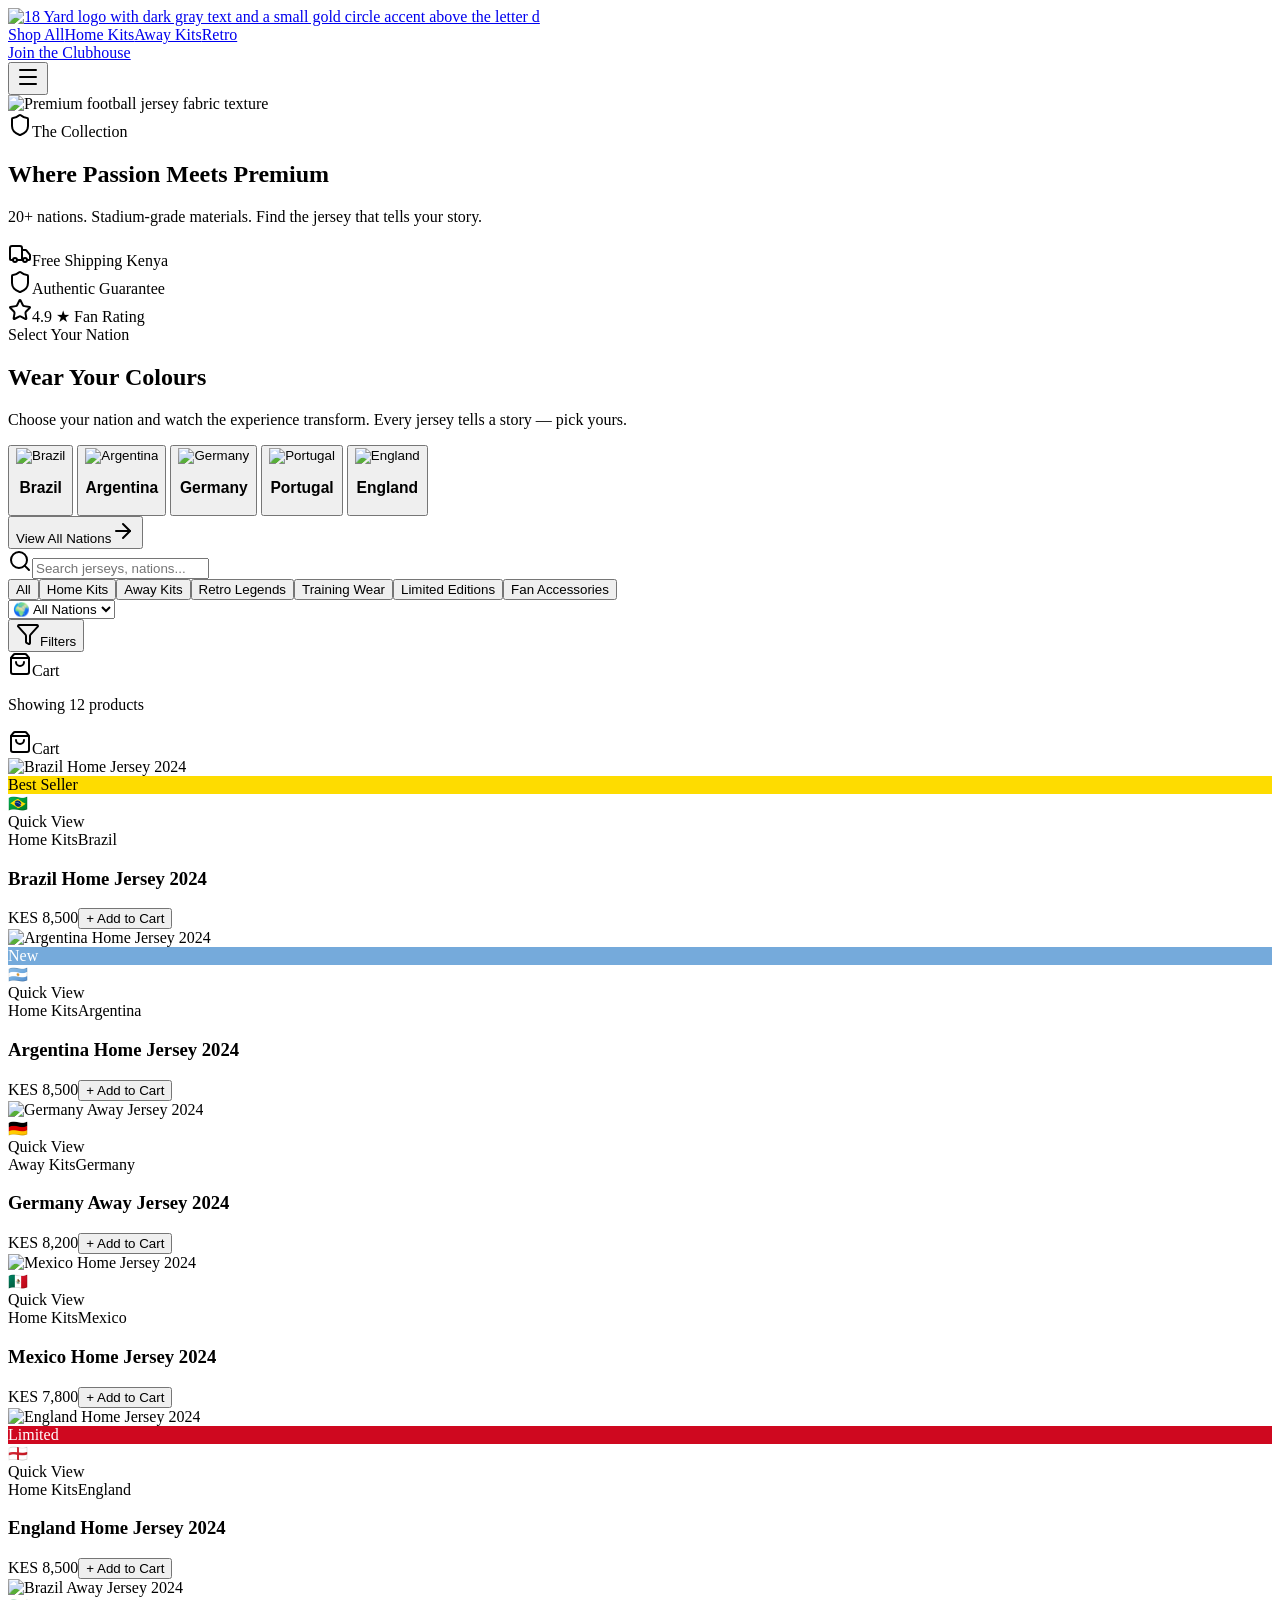
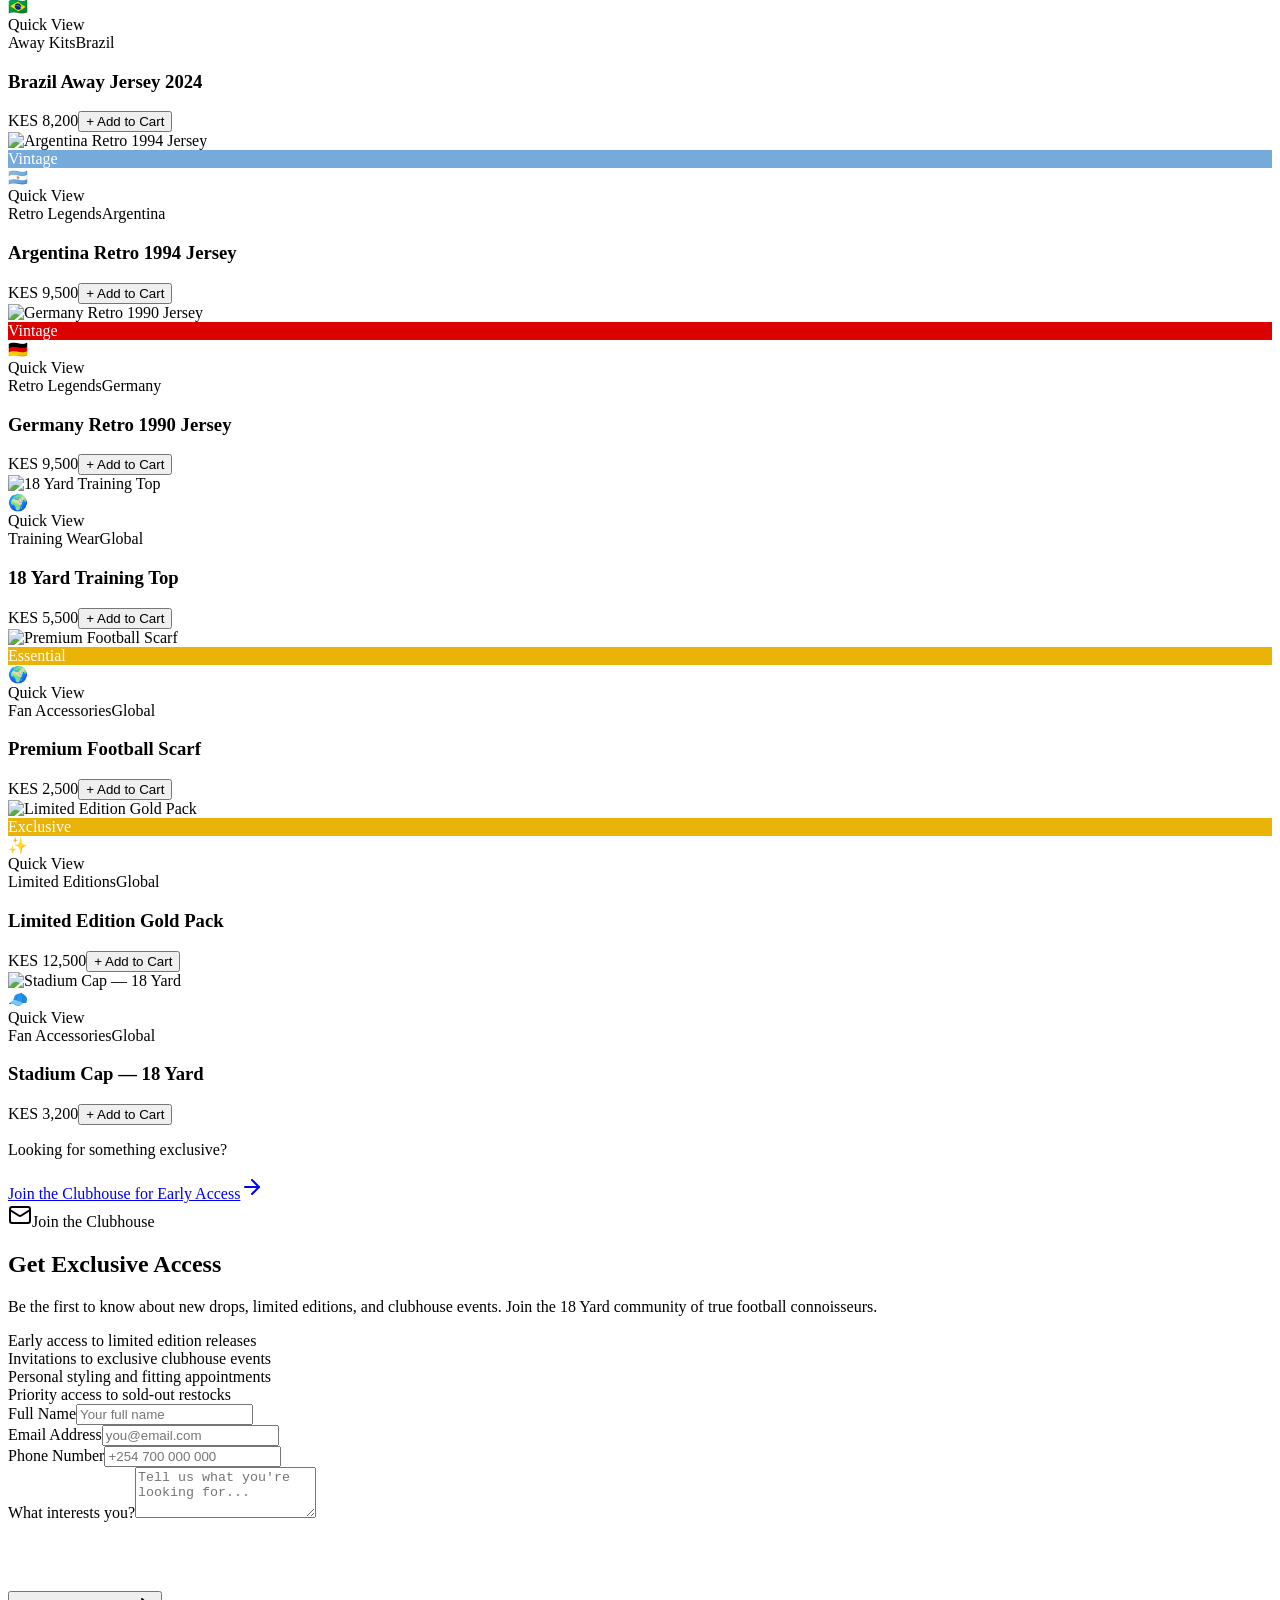
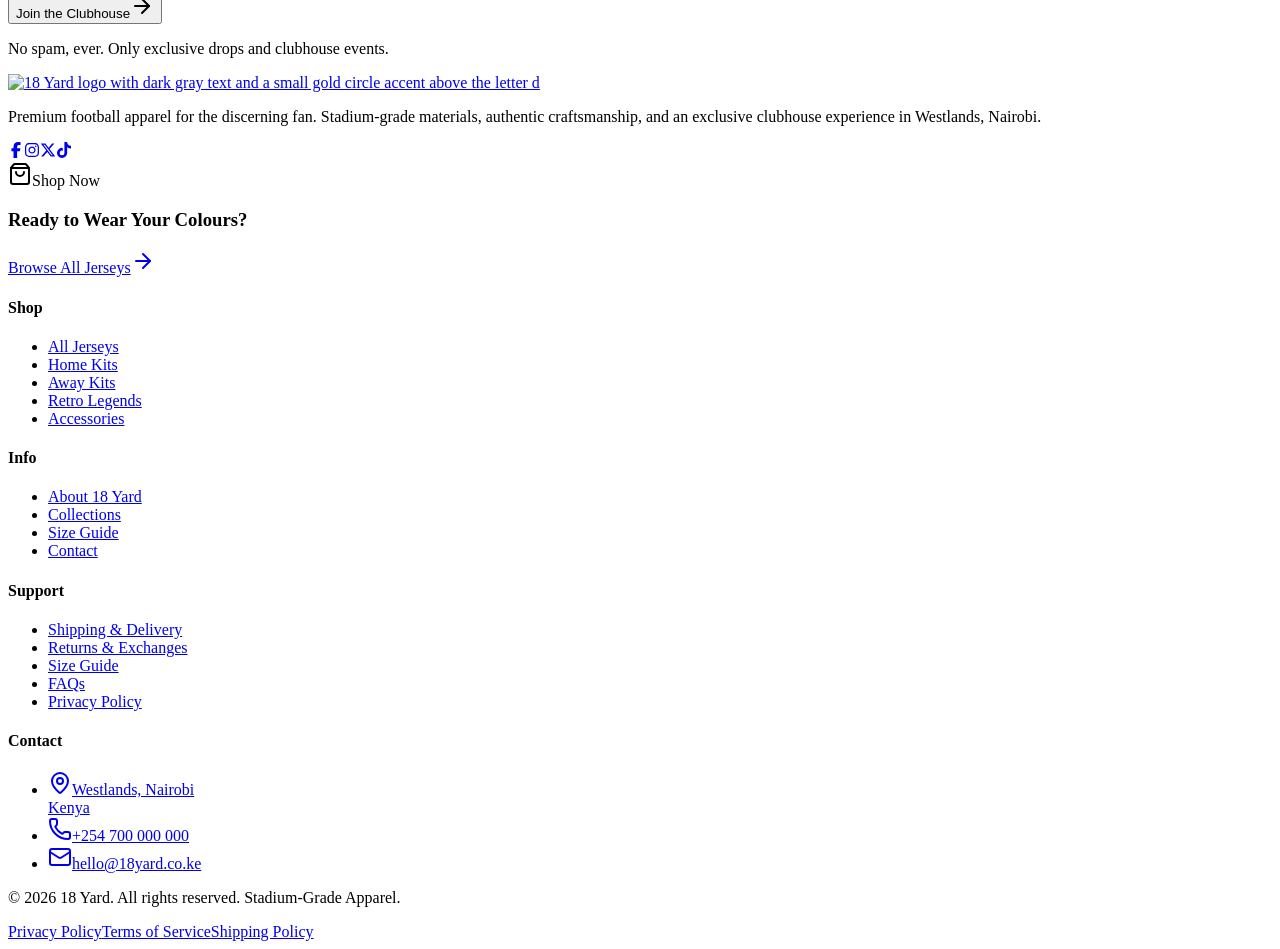
==== commit a7987e9b: "Add files via upload" ====
--- a/index.html
+++ b/index.html
@@ -1,31 +1,79 @@
 <!DOCTYPE html>
-<!-- saved from url=(0038)https://18-yard.share.landingsite.dev/ -->
-<html lang="en">
+<!-- saved from url=(0047)file:///C:/Users/go.p/Desktop/18yard/index.html -->
+<html lang="en"><head><meta http-equiv="Content-Type" content="text/html; charset=UTF-8"><style>body {transition: opacity ease-in 0.2s; } 
+body[unresolved] {opacity: 0; display: block; overflow: hidden; position: relative; } 
+</style><meta name="viewport" content="width=device-width, initial-scale=1"><link rel="preload" as="image" href="./index_files/6bbcdf45-5d73-416a-b5ce-8cee2daabaf9.jpg"><link rel="preload" as="image" href="./index_files/2212473849.jpg"><link rel="preload" as="image" href="./index_files/2190006083.jpg"><link rel="preload" as="image" href="./index_files/2210543063.jpg"><link rel="preload" as="image" href="./index_files/147248012.jpg"><link rel="preload" as="image" href="./index_files/2275406633.jpg"><link rel="preload" as="image" href="./index_files/2190006083(1).jpg"><link rel="preload" as="image" href="./index_files/2210543063(1).jpg"><link rel="preload" as="image" href="./index_files/147248012(1).jpg"><link rel="preload" as="image" href="./index_files/2275406633(1).jpg"><link rel="preload" as="image" href="./index_files/2205110548.jpg"><link rel="preload" as="image" href="./index_files/2212473849(1).jpg"><link rel="preload" as="image" href="./index_files/2224449430.jpg"><link rel="preload" as="image" href="./index_files/2196752118.jpg"><title>18 Yard — Premium Football Jerseys &amp; Apparel Store</title><meta name="description" content="Shop premium football jerseys from 20+ nations at 18 Yard. Stadium-grade materials, authentic craftsmanship. Home kits, away kits, retro legends, and limited editions."><link rel="preconnect" href="https://fonts.googleapis.com/"><link rel="preconnect" href="https://fonts.gstatic.com/" crossorigin="anonymous"><link rel="icon" type="image/jpeg" href="https://assets.ls-assets.com/uploads/d1596f6d-cf73-41df-8335-5d1502727ff8/6bbcdf45-5d73-416a-b5ce-8cee2daabaf9.jpg?w=160"><link rel="modulepreload" href="https://18-yard.share.landingsite.dev/assets/manifest-e312be80.js"><link rel="modulepreload" href="https://18-yard.share.landingsite.dev/assets/entry.client-mpaM9vh6.js"><link rel="modulepreload" href="https://18-yard.share.landingsite.dev/assets/jsx-runtime-BFnmFciN.js"><link rel="modulepreload" href="https://18-yard.share.landingsite.dev/assets/root-DKfDAIQO.js"><link rel="modulepreload" href="https://18-yard.share.landingsite.dev/assets/x-NcOBHvaT.js"><link rel="modulepreload" href="https://18-yard.share.landingsite.dev/assets/_index-CpiCNZqg.js"><link rel="stylesheet" href="./index_files/root-H63g0YnJ.css"><link rel="stylesheet" href="./index_files/css2"><script id="cf-turnstile-script" src="./index_files/api.js.download" defer="" async=""></script></head><body><div class="flex min-h-screen flex-col"><header class="sticky top-0 z-50 w-full bg-rich-black/90 backdrop-blur-xl border-b border-white/5"><div class="container flex items-center justify-between h-16 lg:h-20"><a class="shrink-0" href="https://18-yard.share.landingsite.dev/" data-discover="true"><img src="./index_files/6bbcdf45-5d73-416a-b5ce-8cee2daabaf9.jpg" alt="18 Yard logo with dark gray text and a small gold circle accent above the letter d" class="h-14 lg:h-16 w-auto invert" style="mix-blend-mode:screen"></a><nav class="hidden lg:flex items-center gap-8"><a href="https://18-yard.share.landingsite.dev/#products" class="text-sm font-medium text-white/70 hover:text-gold transition-colors duration-300 tracking-wide uppercase">Shop All</a><a href="https://18-yard.share.landingsite.dev/#products" class="text-sm font-medium text-white/70 hover:text-gold transition-colors duration-300 tracking-wide uppercase">Home Kits</a><a href="https://18-yard.share.landingsite.dev/#products" class="text-sm font-medium text-white/70 hover:text-gold transition-colors duration-300 tracking-wide uppercase">Away Kits</a><a href="https://18-yard.share.landingsite.dev/#products" class="text-sm font-medium text-white/70 hover:text-gold transition-colors duration-300 tracking-wide uppercase">Retro</a></nav><div class="hidden lg:flex items-center gap-4"><a href="https://18-yard.share.landingsite.dev/#contact" class="inline-flex items-center gap-2 bg-gold hover:bg-gold-light text-rich-black font-bold text-sm px-5 py-2.5 rounded-lg transition-all duration-300 hover:scale-105 uppercase tracking-wider">Join the Clubhouse</a></div><button class="lg:hidden text-white p-2" aria-label="Toggle menu"><svg xmlns="http://www.w3.org/2000/svg" width="24" height="24" viewBox="0 0 24 24" fill="none" stroke="currentColor" stroke-width="2" stroke-linecap="round" stroke-linejoin="round" class="lucide lucide-menu w-6 h-6" aria-hidden="true"><path d="M4 5h16"></path><path d="M4 12h16"></path><path d="M4 19h16"></path></svg></button></div></header><main class="flex-1"><div class="bg-rich-black"><section class="relative py-20 sm:py-28 overflow-hidden"><div class="absolute inset-0 z-0"><img src="./index_files/2212473849.jpg" alt="Premium football jersey fabric texture" class="w-full h-full object-cover"><div class="absolute inset-0 bg-gradient-to-b from-rich-black/95 via-rich-black/70 to-rich-black z-10"></div><div class="absolute top-1/2 left-1/2 -translate-x-1/2 -translate-y-1/2 w-[600px] h-[300px] bg-gold/5 blur-[120px] rounded-full z-10"></div></div><div class="container relative z-20 text-center"><div class="inline-flex items-center gap-2 bg-white/5 border border-gold/30 rounded-full px-4 py-2 mb-6 animate-glow"><svg xmlns="http://www.w3.org/2000/svg" width="24" height="24" viewBox="0 0 24 24" fill="none" stroke="currentColor" stroke-width="2" stroke-linecap="round" stroke-linejoin="round" class="lucide lucide-shield w-4 h-4 text-gold" aria-hidden="true"><path d="M20 13c0 5-3.5 7.5-7.66 8.95a1 1 0 0 1-.67-.01C7.5 20.5 4 18 4 13V6a1 1 0 0 1 1-1c2 0 4.5-1.2 6.24-2.72a1.17 1.17 0 0 1 1.52 0C14.51 3.81 17 5 19 5a1 1 0 0 1 1 1z"></path></svg><span class="text-xs font-medium text-gold uppercase tracking-[0.2em]">The Collection</span></div>
 
-<head>
-<link rel="preconnect" href="https://fonts.googleapis.com">
-<link rel="preconnect" href="https://fonts.gstatic.com" crossorigin>
-<link href="https://fonts.googleapis.com/css2?family=Oswald:wght@700&display=swap" rel="stylesheet">	
+<b><h1 class="font-heading text-5xl sm:text-6xl md:text-7xl lg:text-8xl text-white leading-[0.9] uppercase mb-6">Where Passion Meets <span class="text-gradient-gold">Premium</span></h1></b>
 
 
-<meta http-equiv="Content-Type" content="text/html; charset=UTF-8"><style>body {transition: opacity ease-in 0.2s; } 
-body[unresolved] {opacity: 0; display: block; overflow: hidden; position: relative; } 
-</style><meta name="viewport" content="width=device-width, initial-scale=1"><link rel="preload" as="image" href="./18 Yard — Premium Football Apparel _ Sports-Luxe Collection_files/6bbcdf45-5d73-416a-b5ce-8cee2daabaf9.jpg"><link rel="preload" as="image" href="./18 Yard — Premium Football Apparel _ Sports-Luxe Collection_files/2212473849.jpg"><link rel="preload" as="image" href="./18 Yard — Premium Football Apparel _ Sports-Luxe Collection_files/2190006083.jpg"><link rel="preload" as="image" href="./18 Yard — Premium Football Apparel _ Sports-Luxe Collection_files/2275406633.jpg"><link rel="preload" as="image" href="./18 Yard — Premium Football Apparel _ Sports-Luxe Collection_files/2210543063.jpg"><link rel="preload" as="image" href="./18 Yard — Premium Football Apparel _ Sports-Luxe Collection_files/2212473849(1).jpg"><link rel="preload" as="image" href="./18 Yard — Premium Football Apparel _ Sports-Luxe Collection_files/147248012.jpg"><link rel="preload" as="image" href="./18 Yard — Premium Football Apparel _ Sports-Luxe Collection_files/2224449430.jpg"><title>18 Yard — Premium Football Apparel | Sports-Luxe Collection</title><meta name="description" content="Elevate your game with 18 Yard. Premium football jerseys and apparel crafted with stadium-grade materials for the discerning fan. Visit our exclusive clubhouse in Westlands, Nairobi."><link rel="preconnect" href="https://fonts.googleapis.com/"><link rel="preconnect" href="https://fonts.gstatic.com/" crossorigin="anonymous"><link rel="icon" type="image/jpeg" href="https://assets.ls-assets.com/uploads/d1596f6d-cf73-41df-8335-5d1502727ff8/6bbcdf45-5d73-416a-b5ce-8cee2daabaf9.jpg?w=160"><link rel="modulepreload" href="https://18-yard.share.landingsite.dev/assets/manifest-475a7928.js"><link rel="modulepreload" href="https://18-yard.share.landingsite.dev/assets/entry.client-mpaM9vh6.js"><link rel="modulepreload" href="https://18-yard.share.landingsite.dev/assets/jsx-runtime-BFnmFciN.js"><link rel="modulepreload" href="https://18-yard.share.landingsite.dev/assets/root-Bnn9Hy8M.js"><link rel="modulepreload" href="https://18-yard.share.landingsite.dev/assets/shield-Bp3_gYvY.js"><link rel="modulepreload" href="https://18-yard.share.landingsite.dev/assets/_index-D49E2dfJ.js"><link rel="stylesheet" href="./18 Yard — Premium Football Apparel _ Sports-Luxe Collection_files/root-DYxblbFf.css"><link rel="stylesheet" href="./18 Yard — Premium Football Apparel _ Sports-Luxe Collection_files/css2"><script id="cf-turnstile-script" src="./18 Yard — Premium Football Apparel _ Sports-Luxe Collection_files/api.js.download" defer="" async=""></script></head><body><div class="flex min-h-screen flex-col"><header class="sticky top-0 z-50 w-full bg-rich-black/90 backdrop-blur-xl border-b border-white/5"><div class="container flex items-center justify-between h-16 lg:h-20"><a class="shrink-0" href="https://18-yard.share.landingsite.dev/" data-discover="true"><img src="./18 Yard — Premium Football Apparel _ Sports-Luxe Collection_files/6bbcdf45-5d73-416a-b5ce-8cee2daabaf9.jpg" alt="18 Yard logo with dark gray text and a small gold circle accent above the letter d" class="h-14 lg:h-16 w-auto invert" style="mix-blend-mode:screen"></a><nav class="hidden lg:flex items-center gap-8"><a class="text-sm font-medium text-white/70 hover:text-gold transition-colors duration-300 tracking-wide uppercase" href="https://18-yard.share.landingsite.dev/shop" data-discover="true">Shop</a><a class="text-sm font-medium text-white/70 hover:text-gold transition-colors duration-300 tracking-wide uppercase" href="https://18-yard.share.landingsite.dev/collections" data-discover="true">Collections</a><a class="text-sm font-medium text-white/70 hover:text-gold transition-colors duration-300 tracking-wide uppercase" href="https://18-yard.share.landingsite.dev/about" data-discover="true">About</a><a class="text-sm font-medium text-white/70 hover:text-gold transition-colors duration-300 tracking-wide uppercase" href="https://18-yard.share.landingsite.dev/contact" data-discover="true">Contact</a></nav><div class="hidden lg:flex items-center gap-4"><a class="inline-flex items-center gap-2 bg-gold hover:bg-gold-light text-rich-black font-bold text-sm px-5 py-2.5 rounded-lg transition-all duration-300 hover:scale-105 uppercase tracking-wider" href="https://18-yard.share.landingsite.dev/shop" data-discover="true">Shop Now</a></div><button class="lg:hidden text-white p-2" aria-label="Toggle menu"><svg xmlns="http://www.w3.org/2000/svg" width="24" height="24" viewBox="0 0 24 24" fill="none" stroke="currentColor" stroke-width="2" stroke-linecap="round" stroke-linejoin="round" class="lucide lucide-menu w-6 h-6" aria-hidden="true"><path d="M4 5h16"></path><path d="M4 12h16"></path><path d="M4 19h16"></path></svg></button></div></header><main class="flex-1"><div class="bg-rich-black"><section class="relative min-h-screen flex items-center overflow-hidden"><div class="absolute inset-0 z-0"><img src="./18 Yard — Premium Football Apparel _ Sports-Luxe Collection_files/2212473849.jpg" alt="Premium football jersey fabric texture" class="w-full h-full object-cover"><div class="absolute inset-0 bg-gradient-to-b from-rich-black/90 via-rich-black/60 via-50% to-rich-black z-10"></div><div class="absolute inset-0 bg-gradient-to-r from-rich-black/80 via-transparent to-rich-black/80 z-10"></div><div class="absolute top-1/4 left-1/2 -translate-x-1/2 w-[800px] h-[400px] bg-gold/5 blur-[120px] rounded-full z-10"></div></div><div class="absolute top-0 left-0 right-0 h-[1px] bg-gradient-to-r from-transparent via-gold/50 to-transparent z-20"></div><div class="absolute bottom-0 left-0 right-0 h-[1px] bg-gradient-to-r from-transparent via-gold/30 to-transparent z-20"></div>
+<p class="text-white/50 text-lg max-w-xl mx-auto mb-4 leading-relaxed">20+ nations. Stadium-grade materials. Find the jersey that tells your story.</p><div class="flex flex-wrap justify-center gap-6 mt-8 pt-6 border-t border-white/10"><div class="flex items-center gap-2"><svg xmlns="http://www.w3.org/2000/svg" width="24" height="24" viewBox="0 0 24 24" fill="none" stroke="currentColor" stroke-width="2" stroke-linecap="round" stroke-linejoin="round" class="lucide lucide-truck w-4 h-4 text-gold" aria-hidden="true"><path d="M14 18V6a2 2 0 0 0-2-2H4a2 2 0 0 0-2 2v11a1 1 0 0 0 1 1h2"></path><path d="M15 18H9"></path><path d="M19 18h2a1 1 0 0 0 1-1v-3.65a1 1 0 0 0-.22-.624l-3.48-4.35A1 1 0 0 0 17.52 8H14"></path><circle cx="17" cy="18" r="2"></circle><circle cx="7" cy="18" r="2"></circle></svg><span class="text-sm text-white/40">Free Shipping Kenya</span></div><div class="flex items-center gap-2"><svg xmlns="http://www.w3.org/2000/svg" width="24" height="24" viewBox="0 0 24 24" fill="none" stroke="currentColor" stroke-width="2" stroke-linecap="round" stroke-linejoin="round" class="lucide lucide-shield w-4 h-4 text-gold" aria-hidden="true"><path d="M20 13c0 5-3.5 7.5-7.66 8.95a1 1 0 0 1-.67-.01C7.5 20.5 4 18 4 13V6a1 1 0 0 1 1-1c2 0 4.5-1.2 6.24-2.72a1.17 1.17 0 0 1 1.52 0C14.51 3.81 17 5 19 5a1 1 0 0 1 1 1z"></path></svg><span class="text-sm text-white/40">Authentic Guarantee</span></div><div class="flex items-center gap-2"><svg xmlns="http://www.w3.org/2000/svg" width="24" height="24" viewBox="0 0 24 24" fill="none" stroke="currentColor" stroke-width="2" stroke-linecap="round" stroke-linejoin="round" class="lucide lucide-star w-4 h-4 text-gold" aria-hidden="true"><path d="M11.525 2.295a.53.53 0 0 1 .95 0l2.31 4.679a2.123 2.123 0 0 0 1.595 1.16l5.166.756a.53.53 0 0 1 .294.904l-3.736 3.638a2.123 2.123 0 0 0-.611 1.878l.882 5.14a.53.53 0 0 1-.771.56l-4.618-2.428a2.122 2.122 0 0 0-1.973 0L6.396 21.01a.53.53 0 0 1-.77-.56l.881-5.139a2.122 2.122 0 0 0-.611-1.879L2.16 9.795a.53.53 0 0 1 .294-.906l5.165-.755a2.122 2.122 0 0 0 1.597-1.16z"></path></svg><span class="text-sm text-white/40">4.9 ★ Fan Rating</span></div></div></div></section><section class="relative py-20 sm:py-24 overflow-hidden"><div class="absolute top-1/2 left-1/2 -translate-x-1/2 -translate-y-1/2 w-[600px] h-[400px] bg-gold/3 blur-[140px] rounded-full pointer-events-none"></div><div class="container relative z-10"><div class="text-center max-w-2xl mx-auto mb-14"><div class="inline-flex items-center gap-2 bg-white/5 border border-gold/20 rounded-full px-4 py-1.5 mb-6"><span class="text-xs font-medium text-gold uppercase tracking-[0.2em]">Select Your Nation</span></div>
+
+<b><h2 class="font-heading text-4xl sm:text-5xl md:text-6xl text-white uppercase mb-4 leading-[0.95]">Wear Your <span class="text-gradient-gold">Colours</span></h2></b>
+
+<p class="text-white/50 text-lg leading-relaxed">Choose your nation and watch the experience transform. Every jersey tells a story — pick yours.</p></div>
+
+<div class="grid grid-cols-2 sm:grid-cols-3 lg:grid-cols-5 gap-4 md:gap-6">
+
+<!-- Example for Brazil (Repeat this pattern for the others) -->
+<button class="group relative glass-card glass-card-hover p-6 md:p-8 text-center cursor-pointer overflow-hidden">
+    <div class="absolute top-0 left-0 right-0 h-1.5 transition-all duration-500" style="background-color:#058700"></div>
+    <div class="mb-4 flex justify-center">
+        <!-- Using the reliable Flagpedia source -->
+        <img src="https://flagcdn.com/w160/br.png" alt="Brazil" class="h-12 w-16 object-cover rounded shadow-md transition-transform duration-500 group-hover:scale-110">
+    </div>
+    <h3 class="font-heading text-2xl md:text-3xl text-white uppercase tracking-wider mb-1">Brazil</h3>
+    <div class="w-2 h-2 rounded-full mx-auto transition-all duration-500 group-hover:scale-150" style="background-color:#058700"></div>
+</button>
+
+<!-- Example for Argentina -->
+<button class="group relative glass-card glass-card-hover p-6 md:p-8 text-center cursor-pointer overflow-hidden">
+    <div class="absolute top-0 left-0 right-0 h-1.5 transition-all duration-500" style="background-color:#75AADB"></div>
+    <div class="mb-4 flex justify-center">
+        <img src="https://flagcdn.com/w160/ar.png" alt="Argentina" class="h-12 w-16 object-cover rounded shadow-md transition-transform duration-500 group-hover:scale-110">
+    </div>
+    <h3 class="font-heading text-2xl md:text-3xl text-white uppercase tracking-wider mb-1">Argentina</h3>
+    <div class="w-2 h-2 rounded-full mx-auto transition-all duration-500 group-hover:scale-150" style="background-color:#75AADB"></div>
+</button>
+
+<!-- Example for Germany -->
+<button class="group relative glass-card glass-card-hover p-6 md:p-8 text-center cursor-pointer overflow-hidden">
+    <div class="absolute top-0 left-0 right-0 h-1.5 transition-all duration-500" style="background-color:#ddce00"></div>
+    <div class="mb-4 flex justify-center">
+        <img src="https://flagcdn.com/w160/de.png" alt="Germany" class="h-12 w-16 object-cover rounded shadow-md transition-transform duration-500 group-hover:scale-110">
+    </div>
+    <h3 class="font-heading text-2xl md:text-3xl text-white uppercase tracking-wider mb-1">Germany</h3>
+    <div class="w-2 h-2 rounded-full mx-auto transition-all duration-500 group-hover:scale-150" style="background-color:#ddce00"></div>
+</button>
+
+<!-- Example for Portugal -->
+<button class="group relative glass-card glass-card-hover p-6 md:p-8 text-center cursor-pointer overflow-hidden">
+    <div class="absolute top-0 left-0 right-0 h-1.5 transition-all duration-500" style="background-color:#DD0000"></div>
+    <div class="mb-4 flex justify-center">
+        <img src="https://flagcdn.com/w160/pt.png" alt="Portugal" class="h-12 w-16 object-cover rounded shadow-md transition-transform duration-500 group-hover:scale-110">
+    </div>
+    <h3 class="font-heading text-2xl md:text-3xl text-white uppercase tracking-wider mb-1">Portugal</h3>
+    <div class="w-2 h-2 rounded-full mx-auto transition-all duration-500 group-hover:scale-150" style="background-color:#DD0000"></div>
+</button>
+
+<!-- Example for England -->
+<button class="group relative glass-card glass-card-hover p-6 md:p-8 text-center cursor-pointer overflow-hidden">
+    <div class="absolute top-0 left-0 right-0 h-1.5 transition-all duration-500" style="background-color:#010378"></div>
+    <div class="mb-4 flex justify-center">
+        <img src="https://flagcdn.com/w160/gb.png" alt="England" class="h-12 w-16 object-cover rounded shadow-md transition-transform duration-500 group-hover:scale-110">
+    </div>
+    <h3 class="font-heading text-2xl md:text-3xl text-white uppercase tracking-wider mb-1">England</h3>
+    <div class="w-2 h-2 rounded-full mx-auto transition-all duration-500 group-hover:scale-150" style="background-color:#010378"></div>
+</button>
 
 
-<div class="container relative z-20 pt-20 pb-20"><div class="max-w-3xl"><div class="inline-flex items-center gap-2 bg-white/5 border border-gold/30 rounded-full px-4 py-2 mb-8 animate-glow"><svg xmlns="http://www.w3.org/2000/svg" width="24" height="24" viewBox="0 0 24 24" fill="none" stroke="currentColor" stroke-width="2" stroke-linecap="round" stroke-linejoin="round" class="lucide lucide-shield w-4 h-4 text-gold" aria-hidden="true"><path d="M20 13c0 5-3.5 7.5-7.66 8.95a1 1 0 0 1-.67-.01C7.5 20.5 4 18 4 13V6a1 1 0 0 1 1-1c2 0 4.5-1.2 6.24-2.72a1.17 1.17 0 0 1 1.52 0C14.51 3.81 17 5 19 5a1 1 0 0 1 1 1z"></path></svg><span class="text-xs font-medium text-gold uppercase tracking-[0.2em]">Stadium-Grade Apparel</span></div>
+</div><div class="text-center mt-10">
 
-<h1 class="font-['Oswald'] font-bold text-5xl sm:text-6xl md:text-7xl lg:text-8xl text-white leading-[0.9] uppercase mb-6 tracking-tight">
-  Where <span class="text-gradient-gold">Passion</span><br>
-  Meets <span class="text-gradient-gold">Premium</span>
-</h1>	
+<button class="inline-flex items-center gap-2 text-gold hover:text-gold-light font-semibold text-sm uppercase tracking-wider transition-colors duration-300 group">View All Nations<svg xmlns="http://www.w3.org/2000/svg" width="24" height="24" viewBox="0 0 24 24" fill="none" stroke="currentColor" stroke-width="2" stroke-linecap="round" stroke-linejoin="round" class="lucide lucide-arrow-right w-4 h-4 transition-transform duration-300 group-hover:translate-x-1" aria-hidden="true">
+<path d="M5 12h14">
 
 
-<p class="text-white/60 text-lg md:text-xl max-w-xl mb-10 leading-relaxed font-light">Not just a jersey. A statement. 18 Yard delivers football apparel engineered for the authentic fan — stadium-grade materials, precision craftsmanship, and an exclusive clubhouse experience in the heart of Westlands.</p><div class="flex flex-col sm:flex-row gap-4"><a class="inline-flex items-center justify-center gap-2 bg-gold hover:bg-gold-light text-rich-black font-bold text-base px-8 py-4 rounded-lg transition-all duration-300 hover:scale-105 uppercase tracking-wider group" href="https://18-yard.share.landingsite.dev/shop" data-discover="true">Explore the Collection<svg xmlns="http://www.w3.org/2000/svg" width="24" height="24" viewBox="0 0 24 24" fill="none" stroke="currentColor" stroke-width="2" stroke-linecap="round" stroke-linejoin="round" class="lucide lucide-arrow-right w-5 h-5 transition-transform duration-300 group-hover:translate-x-1" aria-hidden="true"><path d="M5 12h14"></path><path d="m12 5 7 7-7 7"></path></svg></a><a href="https://18-yard.share.landingsite.dev/#contact" class="inline-flex items-center justify-center gap-2 bg-white/5 hover:bg-white/10 border border-white/20 hover:border-gold/50 text-white font-semibold text-base px-8 py-4 rounded-lg transition-all duration-300 uppercase tracking-wider">Join the Clubhouse</a></div><div class="flex flex-wrap gap-6 mt-12 pt-8 border-t border-white/10"><div class="flex items-center gap-2"><svg xmlns="http://www.w3.org/2000/svg" width="24" height="24" viewBox="0 0 24 24" fill="none" stroke="currentColor" stroke-width="2" stroke-linecap="round" stroke-linejoin="round" class="lucide lucide-truck w-4 h-4 text-gold" aria-hidden="true"><path d="M14 18V6a2 2 0 0 0-2-2H4a2 2 0 0 0-2 2v11a1 1 0 0 0 1 1h2"></path><path d="M15 18H9"></path><path d="M19 18h2a1 1 0 0 0 1-1v-3.65a1 1 0 0 0-.22-.624l-3.48-4.35A1 1 0 0 0 17.52 8H14"></path><circle cx="17" cy="18" r="2"></circle><circle cx="7" cy="18" r="2"></circle></svg><span class="text-sm text-white/50">Free Shipping Kenya</span></div><div class="flex items-center gap-2"><svg xmlns="http://www.w3.org/2000/svg" width="24" height="24" viewBox="0 0 24 24" fill="none" stroke="currentColor" stroke-width="2" stroke-linecap="round" stroke-linejoin="round" class="lucide lucide-star w-4 h-4 text-gold" aria-hidden="true"><path d="M11.525 2.295a.53.53 0 0 1 .95 0l2.31 4.679a2.123 2.123 0 0 0 1.595 1.16l5.166.756a.53.53 0 0 1 .294.904l-3.736 3.638a2.123 2.123 0 0 0-.611 1.878l.882 5.14a.53.53 0 0 1-.771.56l-4.618-2.428a2.122 2.122 0 0 0-1.973 0L6.396 21.01a.53.53 0 0 1-.77-.56l.881-5.139a2.122 2.122 0 0 0-.611-1.879L2.16 9.795a.53.53 0 0 1 .294-.906l5.165-.755a2.122 2.122 0 0 0 1.597-1.16z"></path></svg><span class="text-sm text-white/50">Premium Quality Guarantee</span></div><div class="flex items-center gap-2"><svg xmlns="http://www.w3.org/2000/svg" width="24" height="24" viewBox="0 0 24 24" fill="none" stroke="currentColor" stroke-width="2" stroke-linecap="round" stroke-linejoin="round" class="lucide lucide-map-pin w-4 h-4 text-gold" aria-hidden="true"><path d="M20 10c0 4.993-5.539 10.193-7.399 11.799a1 1 0 0 1-1.202 0C9.539 20.193 4 14.993 4 10a8 8 0 0 1 16 0"></path><circle cx="12" cy="10" r="3"></circle></svg><span class="text-sm text-white/50">Westlands, Nairobi</span></div></div></div></div><div class="absolute bottom-8 left-1/2 -translate-x-1/2 z-20 flex flex-col items-center gap-2"><span class="text-xs text-white/30 uppercase tracking-[0.2em]">Scroll</span><svg xmlns="http://www.w3.org/2000/svg" width="24" height="24" viewBox="0 0 24 24" fill="none" stroke="currentColor" stroke-width="2" stroke-linecap="round" stroke-linejoin="round" class="lucide lucide-chevron-down w-5 h-5 text-gold/50 animate-bounce" aria-hidden="true"><path d="m6 9 6 6 6-6"></path></svg></div></section><section class="relative py-20 sm:py-28 bg-charcoal overflow-hidden"><div class="absolute inset-0 opacity-[0.03] bg-[radial-gradient(circle_at_50%_50%,_#eab308,transparent_70%)]"></div><div class="container relative z-10"><div class="text-center max-w-2xl mx-auto mb-16"><div class="inline-flex items-center gap-2 bg-white/5 border border-gold/20 rounded-full px-4 py-1.5 mb-6"><span class="text-xs font-medium text-gold uppercase tracking-[0.2em]">Select Your Nation</span></div>
-
-<b><h2 class="font-heading text-4xl sm:text-5xl md:text-6xl text-white uppercase mb-4">Wear Your <span class="text-gradient-gold">Colours</span></h2></b>
-
-<p class="text-white/50 text-lg leading-relaxed">Choose your nation and watch the experience transform. Every jersey tells a story — pick yours.</p></div><div class="grid grid-cols-2 sm:grid-cols-3 lg:grid-cols-5 gap-4 md:gap-6"><a class="group relative glass-card glass-card-hover p-4 md:p-6 text-center cursor-pointer overflow-hidden" href="https://18-yard.share.landingsite.dev/shop" data-discover="true"><div class="absolute top-0 left-0 right-0 h-1 transition-all duration-500 group-hover:h-1.5" style="background-color:#FEDC00"></div><div class="text-4xl md:text-5xl mb-4 transition-transform duration-500 group-hover:scale-110">🇧🇷</div><h3 class="font-heading text-xl md:text-2xl text-white uppercase tracking-wider mb-2">Brazil</h3><div class="w-2 h-2 rounded-full mx-auto transition-all duration-500 group-hover:scale-150" style="background-color:#FEDC00"></div><div class="absolute inset-0 opacity-0 group-hover:opacity-10 transition-opacity duration-500" style="background:radial-gradient(circle at 50% 50%, #FEDC00, transparent 70%)"></div></a><a class="group relative glass-card glass-card-hover p-4 md:p-6 text-center cursor-pointer overflow-hidden" href="https://18-yard.share.landingsite.dev/shop" data-discover="true"><div class="absolute top-0 left-0 right-0 h-1 transition-all duration-500 group-hover:h-1.5" style="background-color:#75AADB"></div><div class="text-4xl md:text-5xl mb-4 transition-transform duration-500 group-hover:scale-110">🇦🇷</div><h3 class="font-heading text-xl md:text-2xl text-white uppercase tracking-wider mb-2">Argentina</h3><div class="w-2 h-2 rounded-full mx-auto transition-all duration-500 group-hover:scale-150" style="background-color:#75AADB"></div><div class="absolute inset-0 opacity-0 group-hover:opacity-10 transition-opacity duration-500" style="background:radial-gradient(circle at 50% 50%, #75AADB, transparent 70%)"></div></a><a class="group relative glass-card glass-card-hover p-4 md:p-6 text-center cursor-pointer overflow-hidden" href="https://18-yard.share.landingsite.dev/shop" data-discover="true"><div class="absolute top-0 left-0 right-0 h-1 transition-all duration-500 group-hover:h-1.5" style="background-color:#DD0000"></div><div class="text-4xl md:text-5xl mb-4 transition-transform duration-500 group-hover:scale-110">🇩🇪</div><h3 class="font-heading text-xl md:text-2xl text-white uppercase tracking-wider mb-2">Germany</h3><div class="w-2 h-2 rounded-full mx-auto transition-all duration-500 group-hover:scale-150" style="background-color:#DD0000"></div><div class="absolute inset-0 opacity-0 group-hover:opacity-10 transition-opacity duration-500" style="background:radial-gradient(circle at 50% 50%, #DD0000, transparent 70%)"></div></a><a class="group relative glass-card glass-card-hover p-4 md:p-6 text-center cursor-pointer overflow-hidden" href="https://18-yard.share.landingsite.dev/shop" data-discover="true"><div class="absolute top-0 left-0 right-0 h-1 transition-all duration-500 group-hover:h-1.5" style="background-color:#006847"></div><div class="text-4xl md:text-5xl mb-4 transition-transform duration-500 group-hover:scale-110">🇲🇽</div><h3 class="font-heading text-xl md:text-2xl text-white uppercase tracking-wider mb-2">Mexico</h3><div class="w-2 h-2 rounded-full mx-auto transition-all duration-500 group-hover:scale-150" style="background-color:#006847"></div><div class="absolute inset-0 opacity-0 group-hover:opacity-10 transition-opacity duration-500" style="background:radial-gradient(circle at 50% 50%, #006847, transparent 70%)"></div></a><a class="group relative glass-card glass-card-hover p-4 md:p-6 text-center cursor-pointer overflow-hidden" href="https://18-yard.share.landingsite.dev/shop" data-discover="true"><div class="absolute top-0 left-0 right-0 h-1 transition-all duration-500 group-hover:h-1.5" style="background-color:#CF081F"></div><div class="text-4xl md:text-5xl mb-4 transition-transform duration-500 group-hover:scale-110">🏴󠁧󠁢󠁥󠁮󠁧󠁿</div><h3 class="font-heading text-xl md:text-2xl text-white uppercase tracking-wider mb-2">England</h3><div class="w-2 h-2 rounded-full mx-auto transition-all duration-500 group-hover:scale-150" style="background-color:#CF081F"></div><div class="absolute inset-0 opacity-0 group-hover:opacity-10 transition-opacity duration-500" style="background:radial-gradient(circle at 50% 50%, #CF081F, transparent 70%)"></div></a></div><div class="text-center mt-10"><a class="inline-flex items-center gap-2 text-gold hover:text-gold-light font-semibold text-sm uppercase tracking-wider transition-colors duration-300 group" href="https://18-yard.share.landingsite.dev/shop" data-discover="true">View All Nations<svg xmlns="http://www.w3.org/2000/svg" width="24" height="24" viewBox="0 0 24 24" fill="none" stroke="currentColor" stroke-width="2" stroke-linecap="round" stroke-linejoin="round" class="lucide lucide-arrow-right w-4 h-4 transition-transform duration-300 group-hover:translate-x-1" aria-hidden="true"><path d="M5 12h14"></path><path d="m12 5 7 7-7 7"></path></svg></a></div></div></section><section class="relative py-20 sm:py-28 bg-rich-black overflow-hidden"><div class="absolute top-0 right-0 w-[500px] h-[500px] bg-gold/3 blur-[150px] rounded-full"></div><div class="absolute bottom-0 left-0 w-[400px] h-[400px] bg-gold/3 blur-[120px] rounded-full"></div><div class="container relative z-10"><div class="grid grid-cols-2 md:grid-cols-4 gap-6"><div class="text-center p-8 glass-card"><div class="font-heading text-3xl sm:text-4xl text-gold mb-1">500+</div><div class="text-sm text-white/40 uppercase tracking-wider">Premium Jerseys</div></div><div class="text-center p-8 glass-card"><div class="font-heading text-3xl sm:text-4xl text-gold mb-1">20+</div><div class="text-sm text-white/40 uppercase tracking-wider">Nations</div></div><div class="text-center p-8 glass-card"><div class="font-heading text-3xl sm:text-4xl text-gold mb-1">100%</div><div class="text-sm text-white/40 uppercase tracking-wider">Authentic Quality</div></div><div class="text-center p-8 glass-card"><div class="font-heading text-3xl sm:text-4xl text-gold mb-1">4.9</div><div class="text-sm text-white/40 uppercase tracking-wider">Fan Rating</div></div></div></div></section><section class="relative py-20 sm:py-28 bg-charcoal overflow-hidden"><div class="absolute inset-0 bg-[url(&#39;https://assets.ls-assets.com/provider/istock/2212473849.jpg?w=1920&#39;)] bg-fixed bg-cover bg-center opacity-[0.03]"></div><div class="container relative z-10"><div class="text-center max-w-2xl mx-auto mb-16"><div class="inline-flex items-center gap-2 bg-white/5 border border-gold/20 rounded-full px-4 py-1.5 mb-6"><span class="text-xs font-medium text-gold uppercase tracking-[0.2em]">The Collection</span></div><h2 class="font-heading text-4xl sm:text-5xl md:text-6xl text-white uppercase mb-4">Curated <span class="text-gradient-gold">For Champions</span></h2><p class="text-white/50 text-lg leading-relaxed">From home kits to limited editions — each piece is selected for the fan who demands more from their colours.</p></div><div class="grid grid-cols-1 md:grid-cols-2 lg:grid-cols-3 gap-6 lg:gap-8"><a class="group relative glass-card overflow-hidden aspect-[4/3] cursor-pointer" href="https://18-yard.share.landingsite.dev/shop" data-discover="true"><img src="./18 Yard — Premium Football Apparel _ Sports-Luxe Collection_files/2190006083.jpg" alt="Home Kits" class="absolute inset-0 w-full h-full object-cover transition-transform duration-700 group-hover:scale-110"><div class="absolute inset-0 bg-gradient-to-t from-rich-black via-rich-black/20 to-transparent opacity-90 group-hover:opacity-80 transition-opacity duration-500"></div><div class="absolute inset-2 border border-transparent group-hover:border-gold/30 rounded-xl transition-all duration-500"></div><div class="absolute bottom-0 left-0 right-0 p-6"><h3 class="font-heading text-2xl text-white uppercase tracking-wider mb-1">Home Kits</h3><p class="text-white/50 text-sm">Classic colours. Iconic crests. Precision-made.</p></div></a><a class="group relative glass-card overflow-hidden aspect-[4/3] cursor-pointer" href="https://18-yard.share.landingsite.dev/shop" data-discover="true"><img src="./18 Yard — Premium Football Apparel _ Sports-Luxe Collection_files/2275406633.jpg" alt="Away Kits" class="absolute inset-0 w-full h-full object-cover transition-transform duration-700 group-hover:scale-110"><div class="absolute inset-0 bg-gradient-to-t from-rich-black via-rich-black/20 to-transparent opacity-90 group-hover:opacity-80 transition-opacity duration-500"></div><div class="absolute inset-2 border border-transparent group-hover:border-gold/30 rounded-xl transition-all duration-500"></div><div class="absolute bottom-0 left-0 right-0 p-6"><h3 class="font-heading text-2xl text-white uppercase tracking-wider mb-1">Away Kits</h3><p class="text-white/50 text-sm">Bold designs for when you're playing on hostile ground.</p></div></a><a class="group relative glass-card overflow-hidden aspect-[4/3] cursor-pointer" href="https://18-yard.share.landingsite.dev/shop" data-discover="true"><img src="./18 Yard — Premium Football Apparel _ Sports-Luxe Collection_files/2210543063.jpg" alt="Retro Legends" class="absolute inset-0 w-full h-full object-cover transition-transform duration-700 group-hover:scale-110"><div class="absolute inset-0 bg-gradient-to-t from-rich-black via-rich-black/20 to-transparent opacity-90 group-hover:opacity-80 transition-opacity duration-500"></div><div class="absolute inset-2 border border-transparent group-hover:border-gold/30 rounded-xl transition-all duration-500"></div><div class="absolute bottom-0 left-0 right-0 p-6"><h3 class="font-heading text-2xl text-white uppercase tracking-wider mb-1">Retro Legends</h3><p class="text-white/50 text-sm">Vintage-inspired jerseys honouring football's greatest eras.</p></div></a><a class="group relative glass-card overflow-hidden aspect-[4/3] cursor-pointer" href="https://18-yard.share.landingsite.dev/shop" data-discover="true"><img src="./18 Yard — Premium Football Apparel _ Sports-Luxe Collection_files/2212473849(1).jpg" alt="Training Wear" class="absolute inset-0 w-full h-full object-cover transition-transform duration-700 group-hover:scale-110"><div class="absolute inset-0 bg-gradient-to-t from-rich-black via-rich-black/20 to-transparent opacity-90 group-hover:opacity-80 transition-opacity duration-500"></div><div class="absolute inset-2 border border-transparent group-hover:border-gold/30 rounded-xl transition-all duration-500"></div><div class="absolute bottom-0 left-0 right-0 p-6"><h3 class="font-heading text-2xl text-white uppercase tracking-wider mb-1">Training Wear</h3><p class="text-white/50 text-sm">Train like the pros. Breathable, flexible, relentless.</p></div></a><a class="group relative glass-card overflow-hidden aspect-[4/3] cursor-pointer" href="https://18-yard.share.landingsite.dev/shop" data-discover="true"><img src="./18 Yard — Premium Football Apparel _ Sports-Luxe Collection_files/147248012.jpg" alt="Limited Editions" class="absolute inset-0 w-full h-full object-cover transition-transform duration-700 group-hover:scale-110"><div class="absolute inset-0 bg-gradient-to-t from-rich-black via-rich-black/20 to-transparent opacity-90 group-hover:opacity-80 transition-opacity duration-500"></div><div class="absolute inset-2 border border-transparent group-hover:border-gold/30 rounded-xl transition-all duration-500"></div><div class="absolute bottom-0 left-0 right-0 p-6"><h3 class="font-heading text-2xl text-white uppercase tracking-wider mb-1">Limited Editions</h3><p class="text-white/50 text-sm">Exclusive drops. Once they're gone, they're gone.</p></div></a><a class="group relative glass-card overflow-hidden aspect-[4/3] cursor-pointer" href="https://18-yard.share.landingsite.dev/shop" data-discover="true"><img src="./18 Yard — Premium Football Apparel _ Sports-Luxe Collection_files/2224449430.jpg" alt="Fan Accessories" class="absolute inset-0 w-full h-full object-cover transition-transform duration-700 group-hover:scale-110"><div class="absolute inset-0 bg-gradient-to-t from-rich-black via-rich-black/20 to-transparent opacity-90 group-hover:opacity-80 transition-opacity duration-500"></div><div class="absolute inset-2 border border-transparent group-hover:border-gold/30 rounded-xl transition-all duration-500"></div><div class="absolute bottom-0 left-0 right-0 p-6"><h3 class="font-heading text-2xl text-white uppercase tracking-wider mb-1">Fan Accessories</h3><p class="text-white/50 text-sm">Scarves, caps, and flags to complete the look.</p></div></a></div><div class="text-center mt-12"><a class="inline-flex items-center gap-2 bg-white/5 hover:bg-white/10 border border-white/20 hover:border-gold/50 text-white font-bold text-sm px-8 py-4 rounded-lg transition-all duration-300 uppercase tracking-wider group" href="https://18-yard.share.landingsite.dev/collections" data-discover="true">View All Collections<svg xmlns="http://www.w3.org/2000/svg" width="24" height="24" viewBox="0 0 24 24" fill="none" stroke="currentColor" stroke-width="2" stroke-linecap="round" stroke-linejoin="round" class="lucide lucide-arrow-right w-4 h-4 transition-transform duration-300 group-hover:translate-x-1" aria-hidden="true"><path d="M5 12h14"></path><path d="m12 5 7 7-7 7"></path></svg></a></div></div></section><section id="contact" class="relative py-20 sm:py-28 bg-charcoal overflow-hidden"><div class="absolute top-0 right-0 w-[400px] h-[400px] bg-gold/3 blur-[120px] rounded-full"></div><div class="container relative z-10"><div class="grid grid-cols-1 lg:grid-cols-2 gap-12 lg:gap-20"><div><div class="inline-flex items-center gap-2 bg-white/5 border border-gold/20 rounded-full px-4 py-1.5 mb-6"><svg xmlns="http://www.w3.org/2000/svg" width="24" height="24" viewBox="0 0 24 24" fill="none" stroke="currentColor" stroke-width="2" stroke-linecap="round" stroke-linejoin="round" class="lucide lucide-mail w-4 h-4 text-gold" aria-hidden="true"><path d="m22 7-8.991 5.727a2 2 0 0 1-2.009 0L2 7"></path><rect x="2" y="4" width="20" height="16" rx="2"></rect></svg><span class="text-xs font-medium text-gold uppercase tracking-[0.2em]">Join the Club</span></div><h2 class="font-heading text-4xl sm:text-5xl md:text-6xl text-white uppercase mb-6">Get <span class="text-gradient-gold">Exclusive</span> Access</h2><p class="text-white/50 text-lg leading-relaxed mb-8">Be the first to know about new drops, limited editions, and clubhouse events. Join the 18 Yard community of true football connoisseurs.</p><div class="space-y-4"><div class="flex items-center gap-3"><div class="shrink-0 w-5 h-5 rounded-full bg-gold/10 border border-gold/30 flex items-center justify-center"><div class="w-1.5 h-1.5 rounded-full bg-gold"></div></div><span class="text-white/50">Early access to limited edition releases</span></div><div class="flex items-center gap-3"><div class="shrink-0 w-5 h-5 rounded-full bg-gold/10 border border-gold/30 flex items-center justify-center"><div class="w-1.5 h-1.5 rounded-full bg-gold"></div></div><span class="text-white/50">Invitations to exclusive clubhouse events</span></div><div class="flex items-center gap-3"><div class="shrink-0 w-5 h-5 rounded-full bg-gold/10 border border-gold/30 flex items-center justify-center"><div class="w-1.5 h-1.5 rounded-full bg-gold"></div></div><span class="text-white/50">Personal styling and fitting appointments</span></div><div class="flex items-center gap-3"><div class="shrink-0 w-5 h-5 rounded-full bg-gold/10 border border-gold/30 flex items-center justify-center"><div class="w-1.5 h-1.5 rounded-full bg-gold"></div></div><span class="text-white/50">Priority access to sold-out restocks</span></div></div></div><form class="glass-card p-8 md:p-10 space-y-6"><div><label for="name" class="block text-sm font-medium text-white/70 mb-2 uppercase tracking-wider">Full Name</label><input id="name" type="text" required="" placeholder="Your full name" class="w-full bg-white/5 border border-white/10 rounded-lg px-4 py-3 text-white placeholder:text-white/30 focus:outline-none focus:border-gold/50 focus:ring-1 focus:ring-gold/20 transition-all duration-300" name="name"></div><div><label for="email" class="block text-sm font-medium text-white/70 mb-2 uppercase tracking-wider">Email Address</label><input id="email" type="email" required="" placeholder="you@email.com" class="w-full bg-white/5 border border-white/10 rounded-lg px-4 py-3 text-white placeholder:text-white/30 focus:outline-none focus:border-gold/50 focus:ring-1 focus:ring-gold/20 transition-all duration-300" name="email"></div><div><label for="phone" class="block text-sm font-medium text-white/70 mb-2 uppercase tracking-wider">Phone Number</label><input id="phone" type="tel" placeholder="+254 700 000 000" class="w-full bg-white/5 border border-white/10 rounded-lg px-4 py-3 text-white placeholder:text-white/30 focus:outline-none focus:border-gold/50 focus:ring-1 focus:ring-gold/20 transition-all duration-300" name="phone"></div><div><label for="message" class="block text-sm font-medium text-white/70 mb-2 uppercase tracking-wider">What interests you?</label><textarea id="message" name="message" rows="3" placeholder="Tell us what you&#39;re looking for..." class="w-full bg-white/5 border border-white/10 rounded-lg px-4 py-3 text-white placeholder:text-white/30 focus:outline-none focus:border-gold/50 focus:ring-1 focus:ring-gold/20 transition-all duration-300 resize-none"></textarea></div><div><div id="cf-turnstile"><div><template shadowrootmode="closed"><iframe src="https://challenges.cloudflare.com/cdn-cgi/challenge-platform/h/b/turnstile/f/av0/rch/ofoti/0x4AAAAAACQ3w3ivfdEtyqHn/light/fbE/new/normal?lang=auto" allow="cross-origin-isolated; fullscreen; autoplay; keyboard-map; gamepad; xr-spatial-tracking" sandbox="allow-same-origin allow-scripts allow-popups" id="cf-chl-widget-ofoti" tabindex="0" title="Widget containing a Cloudflare security challenge" style="border-width: medium; border-style: none; border-color: currentcolor; border-image: initial; overflow: hidden; width: 300px; height: 65px;"></iframe></template><input type="hidden" name="cf-turnstile-response" id="cf-chl-widget-ofoti_response" value="1.[base64].Ojbtprl5u7rE76pw-4ts6w.5011dbb58bc8edb689e4b8db278665ea737958b7287b8939bd664f7f2acd96ca"></div></div></div><button type="submit" class="w-full inline-flex items-center justify-center gap-2 bg-gold hover:bg-gold-light text-rich-black font-bold text-base px-8 py-4 rounded-lg transition-all duration-300 hover:scale-[1.02] uppercase tracking-wider disabled:opacity-50 disabled:hover:scale-100">Join the Club<svg xmlns="http://www.w3.org/2000/svg" width="24" height="24" viewBox="0 0 24 24" fill="none" stroke="currentColor" stroke-width="2" stroke-linecap="round" stroke-linejoin="round" class="lucide lucide-arrow-right w-5 h-5" aria-hidden="true"><path d="M5 12h14"></path><path d="m12 5 7 7-7 7"></path></svg></button><p class="text-white/20 text-xs text-center">No spam, ever. Only exclusive drops and clubhouse events.</p></form></div></div></section></div></main><footer class="relative bg-rich-black border-t border-white/5"><div class="absolute top-0 left-0 right-0 h-[1px] bg-gradient-to-r from-transparent via-gold/40 to-transparent"></div><div class="container py-16 lg:py-20"><div class="grid grid-cols-1 lg:grid-cols-2 gap-12 lg:gap-20 mb-16 pb-16 border-b border-white/5"><div><a class="inline-block mb-6" href="https://18-yard.share.landingsite.dev/" data-discover="true"><img src="./18 Yard — Premium Football Apparel _ Sports-Luxe Collection_files/6bbcdf45-5d73-416a-b5ce-8cee2daabaf9.jpg" alt="18 Yard logo with dark gray text and a small gold circle accent above the letter d" class="h-12 w-auto invert" style="mix-blend-mode:screen"></a><p class="text-white/40 text-base max-w-md leading-relaxed mb-6">Premium football apparel for the discerning fan. Stadium-grade materials, authentic craftsmanship, and an exclusive clubhouse experience in Westlands, Nairobi.</p><div class="flex items-center gap-3"><a href="https://18-yard.share.landingsite.dev/#" aria-label="Facebook" class="w-10 h-10 rounded-lg bg-white/5 border border-white/10 flex items-center justify-center text-white/40 hover:text-gold hover:border-gold/30 hover:bg-gold/5 transition-all duration-300"><svg stroke="currentColor" fill="currentColor" stroke-width="0" viewBox="0 0 320 512" class="w-4 h-4" height="1em" width="1em" xmlns="http://www.w3.org/2000/svg"><path d="M80 299.3V512H196V299.3h86.5l18-97.8H196V166.9c0-51.7 20.3-71.5 72.7-71.5c16.3 0 29.4 .4 37 1.2V7.9C291.4 4 256.4 0 236.2 0C129.3 0 80 50.5 80 159.4v42.1H14v97.8H80z"></path></svg></a><a href="https://18-yard.share.landingsite.dev/#" aria-label="Instagram" class="w-10 h-10 rounded-lg bg-white/5 border border-white/10 flex items-center justify-center text-white/40 hover:text-gold hover:border-gold/30 hover:bg-gold/5 transition-all duration-300"><svg stroke="currentColor" fill="currentColor" stroke-width="0" viewBox="0 0 448 512" class="w-4 h-4" height="1em" width="1em" xmlns="http://www.w3.org/2000/svg"><path d="M224.1 141c-63.6 0-114.9 51.3-114.9 114.9s51.3 114.9 114.9 114.9S339 319.5 339 255.9 287.7 141 224.1 141zm0 189.6c-41.1 0-74.7-33.5-74.7-74.7s33.5-74.7 74.7-74.7 74.7 33.5 74.7 74.7-33.6 74.7-74.7 74.7zm146.4-194.3c0 14.9-12 26.8-26.8 26.8-14.9 0-26.8-12-26.8-26.8s12-26.8 26.8-26.8 26.8 12 26.8 26.8zm76.1 27.2c-1.7-35.9-9.9-67.7-36.2-93.9-26.2-26.2-58-34.4-93.9-36.2-37-2.1-147.9-2.1-184.9 0-35.8 1.7-67.6 9.9-93.9 36.1s-34.4 58-36.2 93.9c-2.1 37-2.1 147.9 0 184.9 1.7 35.9 9.9 67.7 36.2 93.9s58 34.4 93.9 36.2c37 2.1 147.9 2.1 184.9 0 35.9-1.7 67.7-9.9 93.9-36.2 26.2-26.2 34.4-58 36.2-93.9 2.1-37 2.1-147.8 0-184.8zM398.8 388c-7.8 19.6-22.9 34.7-42.6 42.6-29.5 11.7-99.5 9-132.1 9s-102.7 2.6-132.1-9c-19.6-7.8-34.7-22.9-42.6-42.6-11.7-29.5-9-99.5-9-132.1s-2.6-102.7 9-132.1c7.8-19.6 22.9-34.7 42.6-42.6 29.5-11.7 99.5-9 132.1-9s102.7-2.6 132.1 9c19.6 7.8 34.7 22.9 42.6 42.6 11.7 29.5 9 99.5 9 132.1s2.7 102.7-9 132.1z"></path></svg></a><a href="https://18-yard.share.landingsite.dev/#" aria-label="X" class="w-10 h-10 rounded-lg bg-white/5 border border-white/10 flex items-center justify-center text-white/40 hover:text-gold hover:border-gold/30 hover:bg-gold/5 transition-all duration-300"><svg stroke="currentColor" fill="currentColor" stroke-width="0" viewBox="0 0 512 512" class="w-4 h-4" height="1em" width="1em" xmlns="http://www.w3.org/2000/svg"><path d="M389.2 48h70.6L305.6 224.2 487 464H345L233.7 318.6 106.5 464H35.8L200.7 275.5 26.8 48H172.4L272.9 180.9 389.2 48zM364.4 421.8h39.1L151.1 88h-42L364.4 421.8z"></path></svg></a><a href="https://18-yard.share.landingsite.dev/#" aria-label="TikTok" class="w-10 h-10 rounded-lg bg-white/5 border border-white/10 flex items-center justify-center text-white/40 hover:text-gold hover:border-gold/30 hover:bg-gold/5 transition-all duration-300"><svg stroke="currentColor" fill="currentColor" stroke-width="0" viewBox="0 0 448 512" class="w-4 h-4" height="1em" width="1em" xmlns="http://www.w3.org/2000/svg"><path d="M448,209.91a210.06,210.06,0,0,1-122.77-39.25V349.38A162.55,162.55,0,1,1,185,188.31V278.2a74.62,74.62,0,1,0,52.23,71.18V0l88,0a121.18,121.18,0,0,0,1.86,22.17h0A122.18,122.18,0,0,0,381,102.39a121.43,121.43,0,0,0,67,20.14Z"></path></svg></a></div></div><div class="flex flex-col justify-center"><div class="inline-flex items-center gap-2 bg-white/5 border border-gold/20 rounded-full px-4 py-1.5 mb-4 w-fit"><svg xmlns="http://www.w3.org/2000/svg" width="24" height="24" viewBox="0 0 24 24" fill="none" stroke="currentColor" stroke-width="2" stroke-linecap="round" stroke-linejoin="round" class="lucide lucide-shield w-4 h-4 text-gold" aria-hidden="true"><path d="M20 13c0 5-3.5 7.5-7.66 8.95a1 1 0 0 1-.67-.01C7.5 20.5 4 18 4 13V6a1 1 0 0 1 1-1c2 0 4.5-1.2 6.24-2.72a1.17 1.17 0 0 1 1.52 0C14.51 3.81 17 5 19 5a1 1 0 0 1 1 1z"></path></svg><span class="text-xs font-medium text-gold uppercase tracking-[0.2em]">Experience It</span></div><h3 class="font-heading text-3xl sm:text-4xl text-white uppercase mb-4">Ready to Wear Your <span class="text-gradient-gold">Colours</span>?</h3><a class="inline-flex items-center gap-2 bg-gold hover:bg-gold-light text-rich-black font-bold text-sm px-8 py-4 rounded-lg transition-all duration-300 hover:scale-105 uppercase tracking-wider w-fit group" href="https://18-yard.share.landingsite.dev/shop" data-discover="true">Shop Now<svg xmlns="http://www.w3.org/2000/svg" width="24" height="24" viewBox="0 0 24 24" fill="none" stroke="currentColor" stroke-width="2" stroke-linecap="round" stroke-linejoin="round" class="lucide lucide-arrow-right w-5 h-5 transition-transform duration-300 group-hover:translate-x-1" aria-hidden="true"><path d="M5 12h14"></path><path d="m12 5 7 7-7 7"></path></svg></a></div></div><div class="grid grid-cols-2 md:grid-cols-4 gap-8 lg:gap-12 mb-16"><div><h4 class="font-heading text-lg text-white uppercase tracking-wider mb-4">Shop</h4><ul class="space-y-2.5"><li><a class="text-sm text-white/40 hover:text-gold transition-colors duration-300" href="https://18-yard.share.landingsite.dev/shop" data-discover="true">All Jerseys</a></li><li><a class="text-sm text-white/40 hover:text-gold transition-colors duration-300" href="https://18-yard.share.landingsite.dev/collections" data-discover="true">Home Kits</a></li><li><a class="text-sm text-white/40 hover:text-gold transition-colors duration-300" href="https://18-yard.share.landingsite.dev/collections" data-discover="true">Away Kits</a></li><li><a class="text-sm text-white/40 hover:text-gold transition-colors duration-300" href="https://18-yard.share.landingsite.dev/collections" data-discover="true">Limited Editions</a></li><li><a class="text-sm text-white/40 hover:text-gold transition-colors duration-300" href="https://18-yard.share.landingsite.dev/shop" data-discover="true">Accessories</a></li></ul></div><div><h4 class="font-heading text-lg text-white uppercase tracking-wider mb-4">Info</h4><ul class="space-y-2.5"><li><a class="text-sm text-white/40 hover:text-gold transition-colors duration-300" href="https://18-yard.share.landingsite.dev/about" data-discover="true">About 18 Yard</a></li><li><a class="text-sm text-white/40 hover:text-gold transition-colors duration-300" href="https://18-yard.share.landingsite.dev/collections" data-discover="true">Collections</a></li><li><a class="text-sm text-white/40 hover:text-gold transition-colors duration-300" href="https://18-yard.share.landingsite.dev/size-guide" data-discover="true">Size Guide</a></li><li><a class="text-sm text-white/40 hover:text-gold transition-colors duration-300" href="https://18-yard.share.landingsite.dev/contact" data-discover="true">Contact</a></li></ul></div><div><h4 class="font-heading text-lg text-white uppercase tracking-wider mb-4">Support</h4><ul class="space-y-2.5"><li><a class="text-sm text-white/40 hover:text-gold transition-colors duration-300" href="https://18-yard.share.landingsite.dev/contact" data-discover="true">Shipping &amp; Delivery</a></li><li><a class="text-sm text-white/40 hover:text-gold transition-colors duration-300" href="https://18-yard.share.landingsite.dev/contact" data-discover="true">Returns &amp; Exchanges</a></li><li><a class="text-sm text-white/40 hover:text-gold transition-colors duration-300" href="https://18-yard.share.landingsite.dev/size-guide" data-discover="true">Size Guide</a></li><li><a class="text-sm text-white/40 hover:text-gold transition-colors duration-300" href="https://18-yard.share.landingsite.dev/contact" data-discover="true">FAQs</a></li><li><a class="text-sm text-white/40 hover:text-gold transition-colors duration-300" href="https://18-yard.share.landingsite.dev/contact" data-discover="true">Privacy Policy</a></li></ul></div><div><h4 class="font-heading text-lg text-white uppercase tracking-wider mb-4">Contact</h4><ul class="space-y-3"><li><a href="https://maps.google.com/" target="_blank" rel="noopener noreferrer" class="flex items-start gap-2 text-sm text-white/40 hover:text-gold transition-colors duration-300"><svg xmlns="http://www.w3.org/2000/svg" width="24" height="24" viewBox="0 0 24 24" fill="none" stroke="currentColor" stroke-width="2" stroke-linecap="round" stroke-linejoin="round" class="lucide lucide-map-pin w-4 h-4 shrink-0 mt-0.5" aria-hidden="true"><path d="M20 10c0 4.993-5.539 10.193-7.399 11.799a1 1 0 0 1-1.202 0C9.539 20.193 4 14.993 4 10a8 8 0 0 1 16 0"></path><circle cx="12" cy="10" r="3"></circle></svg><span>Westlands, Nairobi<br>Kenya</span></a></li><li><a href="tel:+254700000000" class="flex items-center gap-2 text-sm text-white/40 hover:text-gold transition-colors duration-300"><svg xmlns="http://www.w3.org/2000/svg" width="24" height="24" viewBox="0 0 24 24" fill="none" stroke="currentColor" stroke-width="2" stroke-linecap="round" stroke-linejoin="round" class="lucide lucide-phone w-4 h-4 shrink-0" aria-hidden="true"><path d="M13.832 16.568a1 1 0 0 0 1.213-.303l.355-.465A2 2 0 0 1 17 15h3a2 2 0 0 1 2 2v3a2 2 0 0 1-2 2A18 18 0 0 1 2 4a2 2 0 0 1 2-2h3a2 2 0 0 1 2 2v3a2 2 0 0 1-.8 1.6l-.468.351a1 1 0 0 0-.292 1.233 14 14 0 0 0 6.392 6.384"></path></svg><span>+254 700 000 000</span></a></li><li><a href="mailto:hello@18yard.co.ke" class="flex items-center gap-2 text-sm text-white/40 hover:text-gold transition-colors duration-300"><svg xmlns="http://www.w3.org/2000/svg" width="24" height="24" viewBox="0 0 24 24" fill="none" stroke="currentColor" stroke-width="2" stroke-linecap="round" stroke-linejoin="round" class="lucide lucide-mail w-4 h-4 shrink-0" aria-hidden="true"><path d="m22 7-8.991 5.727a2 2 0 0 1-2.009 0L2 7"></path><rect x="2" y="4" width="20" height="16" rx="2"></rect></svg><span>hello@18yard.co.ke</span></a></li></ul></div></div><div class="flex flex-col sm:flex-row items-center justify-between gap-4 pt-8 border-t border-white/5"><p class="text-sm text-white/25">© <!-- -->2026<!-- --> 18 Yard. All rights reserved. Stadium-Grade Apparel.</p><div class="flex items-center gap-6"><a class="text-xs text-white/25 hover:text-gold transition-colors duration-300" href="https://18-yard.share.landingsite.dev/contact" data-discover="true">Privacy Policy</a><a class="text-xs text-white/25 hover:text-gold transition-colors duration-300" href="https://18-yard.share.landingsite.dev/contact" data-discover="true">Terms of Service</a><a class="text-xs text-white/25 hover:text-gold transition-colors duration-300" href="https://18-yard.share.landingsite.dev/contact" data-discover="true">Shipping Policy</a></div></div></div></footer></div><script>((storageKey2, restoreKey) => {
+</path><path d="m12 5 7 7-7 7"></path></svg></button></div></div></section><section class="py-0"><div class="container"><div class="glass-card p-4 md:p-6 -mt-10 relative z-20"><div class="flex flex-col lg:flex-row gap-4 items-start lg:items-center"><div class="relative flex-1 w-full"><svg xmlns="http://www.w3.org/2000/svg" width="24" height="24" viewBox="0 0 24 24" fill="none" stroke="currentColor" stroke-width="2" stroke-linecap="round" stroke-linejoin="round" class="lucide lucide-search absolute left-4 top-1/2 -translate-y-1/2 w-5 h-5 text-white/30" aria-hidden="true"><path d="m21 21-4.34-4.34"></path><circle cx="11" cy="11" r="8"></circle></svg><input type="text" placeholder="Search jerseys, nations..." class="w-full bg-white/5 border border-white/10 rounded-lg pl-12 pr-4 py-3.5 text-white placeholder:text-white/30 focus:outline-none focus:border-gold/50 focus:ring-1 focus:ring-gold/20 transition-all duration-300" value=""></div><div class="hidden lg:flex items-center gap-3"><button class="text-xs font-medium px-4 py-2 rounded-full transition-all duration-300 uppercase tracking-wider whitespace-nowrap bg-gold text-rich-black">All</button><button class="text-xs font-medium px-4 py-2 rounded-full transition-all duration-300 uppercase tracking-wider whitespace-nowrap bg-white/5 text-white/50 hover:text-white hover:bg-white/10 border border-white/10">Home Kits</button><button class="text-xs font-medium px-4 py-2 rounded-full transition-all duration-300 uppercase tracking-wider whitespace-nowrap bg-white/5 text-white/50 hover:text-white hover:bg-white/10 border border-white/10">Away Kits</button><button class="text-xs font-medium px-4 py-2 rounded-full transition-all duration-300 uppercase tracking-wider whitespace-nowrap bg-white/5 text-white/50 hover:text-white hover:bg-white/10 border border-white/10">Retro Legends</button><button class="text-xs font-medium px-4 py-2 rounded-full transition-all duration-300 uppercase tracking-wider whitespace-nowrap bg-white/5 text-white/50 hover:text-white hover:bg-white/10 border border-white/10">Training Wear</button><button class="text-xs font-medium px-4 py-2 rounded-full transition-all duration-300 uppercase tracking-wider whitespace-nowrap bg-white/5 text-white/50 hover:text-white hover:bg-white/10 border border-white/10">Limited Editions</button><button class="text-xs font-medium px-4 py-2 rounded-full transition-all duration-300 uppercase tracking-wider whitespace-nowrap bg-white/5 text-white/50 hover:text-white hover:bg-white/10 border border-white/10">Fan Accessories</button></div><div class="hidden lg:flex items-center gap-2"><select class="bg-white/5 border border-white/10 rounded-lg px-4 py-3 text-white text-sm focus:outline-none focus:border-gold/50 appearance-none cursor-pointer"><option value="All" class="bg-rich-black text-white" selected="">🌍 All Nations</option><option value="Brazil" class="bg-rich-black text-white">Brazil</option><option value="Argentina" class="bg-rich-black text-white">Argentina</option><option value="Germany" class="bg-rich-black text-white">Germany</option><option value="Mexico" class="bg-rich-black text-white">Mexico</option><option value="England" class="bg-rich-black text-white">England</option><option value="Global" class="bg-rich-black text-white">Global</option></select></div><div class="flex lg:hidden items-center gap-3 w-full"><button class="flex items-center gap-2 bg-white/5 border border-white/10 rounded-lg px-4 py-3 text-white text-sm"><svg xmlns="http://www.w3.org/2000/svg" width="24" height="24" viewBox="0 0 24 24" fill="none" stroke="currentColor" stroke-width="2" stroke-linecap="round" stroke-linejoin="round" class="lucide lucide-funnel w-4 h-4" aria-hidden="true"><path d="M10 20a1 1 0 0 0 .553.895l2 1A1 1 0 0 0 14 21v-7a2 2 0 0 1 .517-1.341L21.74 4.67A1 1 0 0 0 21 3H3a1 1 0 0 0-.742 1.67l7.225 7.989A2 2 0 0 1 10 14z"></path></svg>Filters</button><div class="flex items-center gap-2 bg-white/5 border border-white/10 rounded-lg px-4 py-3 text-white text-sm relative ml-auto"><svg xmlns="http://www.w3.org/2000/svg" width="24" height="24" viewBox="0 0 24 24" fill="none" stroke="currentColor" stroke-width="2" stroke-linecap="round" stroke-linejoin="round" class="lucide lucide-shopping-bag w-4 h-4" aria-hidden="true"><path d="M16 10a4 4 0 0 1-8 0"></path><path d="M3.103 6.034h17.794"></path><path d="M3.4 5.467a2 2 0 0 0-.4 1.2V20a2 2 0 0 0 2 2h14a2 2 0 0 0 2-2V6.667a2 2 0 0 0-.4-1.2l-2-2.667A2 2 0 0 0 17 2H7a2 2 0 0 0-1.6.8z"></path></svg><span>Cart</span></div></div></div></div></div></section><section id="products" class="py-12 sm:py-16"><div class="container"><div class="flex items-center justify-between mb-8"><p class="text-white/40 text-sm">Showing <span class="text-white">12</span> products</p><div class="hidden lg:flex items-center gap-2"><svg xmlns="http://www.w3.org/2000/svg" width="24" height="24" viewBox="0 0 24 24" fill="none" stroke="currentColor" stroke-width="2" stroke-linecap="round" stroke-linejoin="round" class="lucide lucide-shopping-bag w-4 h-4 text-white/40" aria-hidden="true"><path d="M16 10a4 4 0 0 1-8 0"></path><path d="M3.103 6.034h17.794"></path><path d="M3.4 5.467a2 2 0 0 0-.4 1.2V20a2 2 0 0 0 2 2h14a2 2 0 0 0 2-2V6.667a2 2 0 0 0-.4-1.2l-2-2.667A2 2 0 0 0 17 2H7a2 2 0 0 0-1.6.8z"></path></svg><span class="text-sm text-white/40">Cart</span></div></div><div class="grid grid-cols-1 sm:grid-cols-2 lg:grid-cols-3 xl:grid-cols-4 gap-5 lg:gap-6"><div class="glass-card glass-card-hover overflow-hidden group cursor-pointer"><div class="relative aspect-[3/4] overflow-hidden"><img src="./index_files/2190006083(1).jpg" alt="Brazil Home Jersey 2024" class="w-full h-full object-cover transition-transform duration-700 group-hover:scale-110"><div class="absolute inset-0 bg-gradient-to-t from-rich-black via-transparent to-transparent opacity-60"></div><div class="absolute top-3 left-3 px-3 py-1 rounded-full text-xs font-bold uppercase tracking-wider" style="background-color:#FEDC00;color:#000">Best Seller</div><div class="absolute top-3 right-3 text-2xl drop-shadow-lg">🇧🇷</div><div class="absolute inset-0 flex items-end justify-center pb-4 opacity-0 group-hover:opacity-100 transition-opacity duration-300"><span class="bg-gold text-rich-black font-bold text-xs px-6 py-2.5 rounded-lg uppercase tracking-wider hover:bg-gold-light transition-colors">Quick View</span></div></div><div class="p-5"><div class="flex items-center justify-between mb-2"><span class="text-xs text-white/30 uppercase tracking-wider">Home Kits</span><span class="text-xs text-white/30">Brazil</span></div><h3 class="font-heading text-xl text-white uppercase tracking-wider mb-1 group-hover:text-gold transition-colors duration-300">Brazil Home Jersey 2024</h3><div class="flex items-center justify-between mt-3"><span class="text-gold font-bold text-lg">KES <!-- -->8,500</span><button class="text-xs font-bold text-white/50 hover:text-gold uppercase tracking-wider transition-colors duration-300">+ Add to Cart</button></div></div></div><div class="glass-card glass-card-hover overflow-hidden group cursor-pointer"><div class="relative aspect-[3/4] overflow-hidden"><img src="./index_files/2210543063(1).jpg" alt="Argentina Home Jersey 2024" class="w-full h-full object-cover transition-transform duration-700 group-hover:scale-110"><div class="absolute inset-0 bg-gradient-to-t from-rich-black via-transparent to-transparent opacity-60"></div><div class="absolute top-3 left-3 px-3 py-1 rounded-full text-xs font-bold uppercase tracking-wider" style="background-color:#75AADB;color:#fff">New</div><div class="absolute top-3 right-3 text-2xl drop-shadow-lg">🇦🇷</div><div class="absolute inset-0 flex items-end justify-center pb-4 opacity-0 group-hover:opacity-100 transition-opacity duration-300"><span class="bg-gold text-rich-black font-bold text-xs px-6 py-2.5 rounded-lg uppercase tracking-wider hover:bg-gold-light transition-colors">Quick View</span></div></div><div class="p-5"><div class="flex items-center justify-between mb-2"><span class="text-xs text-white/30 uppercase tracking-wider">Home Kits</span><span class="text-xs text-white/30">Argentina</span></div><h3 class="font-heading text-xl text-white uppercase tracking-wider mb-1 group-hover:text-gold transition-colors duration-300">Argentina Home Jersey 2024</h3><div class="flex items-center justify-between mt-3"><span class="text-gold font-bold text-lg">KES <!-- -->8,500</span><button class="text-xs font-bold text-white/50 hover:text-gold uppercase tracking-wider transition-colors duration-300">+ Add to Cart</button></div></div></div><div class="glass-card glass-card-hover overflow-hidden group cursor-pointer"><div class="relative aspect-[3/4] overflow-hidden"><img src="./index_files/147248012(1).jpg" alt="Germany Away Jersey 2024" class="w-full h-full object-cover transition-transform duration-700 group-hover:scale-110"><div class="absolute inset-0 bg-gradient-to-t from-rich-black via-transparent to-transparent opacity-60"></div><div class="absolute top-3 right-3 text-2xl drop-shadow-lg">🇩🇪</div><div class="absolute inset-0 flex items-end justify-center pb-4 opacity-0 group-hover:opacity-100 transition-opacity duration-300"><span class="bg-gold text-rich-black font-bold text-xs px-6 py-2.5 rounded-lg uppercase tracking-wider hover:bg-gold-light transition-colors">Quick View</span></div></div><div class="p-5"><div class="flex items-center justify-between mb-2"><span class="text-xs text-white/30 uppercase tracking-wider">Away Kits</span><span class="text-xs text-white/30">Germany</span></div><h3 class="font-heading text-xl text-white uppercase tracking-wider mb-1 group-hover:text-gold transition-colors duration-300">Germany Away Jersey 2024</h3><div class="flex items-center justify-between mt-3"><span class="text-gold font-bold text-lg">KES <!-- -->8,200</span><button class="text-xs font-bold text-white/50 hover:text-gold uppercase tracking-wider transition-colors duration-300">+ Add to Cart</button></div></div></div><div class="glass-card glass-card-hover overflow-hidden group cursor-pointer"><div class="relative aspect-[3/4] overflow-hidden"><img src="./index_files/2275406633(1).jpg" alt="Mexico Home Jersey 2024" class="w-full h-full object-cover transition-transform duration-700 group-hover:scale-110"><div class="absolute inset-0 bg-gradient-to-t from-rich-black via-transparent to-transparent opacity-60"></div><div class="absolute top-3 right-3 text-2xl drop-shadow-lg">🇲🇽</div><div class="absolute inset-0 flex items-end justify-center pb-4 opacity-0 group-hover:opacity-100 transition-opacity duration-300"><span class="bg-gold text-rich-black font-bold text-xs px-6 py-2.5 rounded-lg uppercase tracking-wider hover:bg-gold-light transition-colors">Quick View</span></div></div><div class="p-5"><div class="flex items-center justify-between mb-2"><span class="text-xs text-white/30 uppercase tracking-wider">Home Kits</span><span class="text-xs text-white/30">Mexico</span></div><h3 class="font-heading text-xl text-white uppercase tracking-wider mb-1 group-hover:text-gold transition-colors duration-300">Mexico Home Jersey 2024</h3><div class="flex items-center justify-between mt-3"><span class="text-gold font-bold text-lg">KES <!-- -->7,800</span><button class="text-xs font-bold text-white/50 hover:text-gold uppercase tracking-wider transition-colors duration-300">+ Add to Cart</button></div></div></div><div class="glass-card glass-card-hover overflow-hidden group cursor-pointer"><div class="relative aspect-[3/4] overflow-hidden"><img src="./index_files/2190006083(1).jpg" alt="England Home Jersey 2024" class="w-full h-full object-cover transition-transform duration-700 group-hover:scale-110"><div class="absolute inset-0 bg-gradient-to-t from-rich-black via-transparent to-transparent opacity-60"></div><div class="absolute top-3 left-3 px-3 py-1 rounded-full text-xs font-bold uppercase tracking-wider" style="background-color:#CF081F;color:#fff">Limited</div><div class="absolute top-3 right-3 text-2xl drop-shadow-lg">🏴󠁧󠁢󠁥󠁮󠁧󠁿</div><div class="absolute inset-0 flex items-end justify-center pb-4 opacity-0 group-hover:opacity-100 transition-opacity duration-300"><span class="bg-gold text-rich-black font-bold text-xs px-6 py-2.5 rounded-lg uppercase tracking-wider hover:bg-gold-light transition-colors">Quick View</span></div></div><div class="p-5"><div class="flex items-center justify-between mb-2"><span class="text-xs text-white/30 uppercase tracking-wider">Home Kits</span><span class="text-xs text-white/30">England</span></div><h3 class="font-heading text-xl text-white uppercase tracking-wider mb-1 group-hover:text-gold transition-colors duration-300">England Home Jersey 2024</h3><div class="flex items-center justify-between mt-3"><span class="text-gold font-bold text-lg">KES <!-- -->8,500</span><button class="text-xs font-bold text-white/50 hover:text-gold uppercase tracking-wider transition-colors duration-300">+ Add to Cart</button></div></div></div><div class="glass-card glass-card-hover overflow-hidden group cursor-pointer"><div class="relative aspect-[3/4] overflow-hidden"><img src="./index_files/2205110548.jpg" alt="Brazil Away Jersey 2024" class="w-full h-full object-cover transition-transform duration-700 group-hover:scale-110"><div class="absolute inset-0 bg-gradient-to-t from-rich-black via-transparent to-transparent opacity-60"></div><div class="absolute top-3 right-3 text-2xl drop-shadow-lg">🇧🇷</div><div class="absolute inset-0 flex items-end justify-center pb-4 opacity-0 group-hover:opacity-100 transition-opacity duration-300"><span class="bg-gold text-rich-black font-bold text-xs px-6 py-2.5 rounded-lg uppercase tracking-wider hover:bg-gold-light transition-colors">Quick View</span></div></div><div class="p-5"><div class="flex items-center justify-between mb-2"><span class="text-xs text-white/30 uppercase tracking-wider">Away Kits</span><span class="text-xs text-white/30">Brazil</span></div><h3 class="font-heading text-xl text-white uppercase tracking-wider mb-1 group-hover:text-gold transition-colors duration-300">Brazil Away Jersey 2024</h3><div class="flex items-center justify-between mt-3"><span class="text-gold font-bold text-lg">KES <!-- -->8,200</span><button class="text-xs font-bold text-white/50 hover:text-gold uppercase tracking-wider transition-colors duration-300">+ Add to Cart</button></div></div></div><div class="glass-card glass-card-hover overflow-hidden group cursor-pointer"><div class="relative aspect-[3/4] overflow-hidden"><img src="./index_files/2212473849(1).jpg" alt="Argentina Retro 1994 Jersey" class="w-full h-full object-cover transition-transform duration-700 group-hover:scale-110"><div class="absolute inset-0 bg-gradient-to-t from-rich-black via-transparent to-transparent opacity-60"></div><div class="absolute top-3 left-3 px-3 py-1 rounded-full text-xs font-bold uppercase tracking-wider" style="background-color:#75AADB;color:#fff">Vintage</div><div class="absolute top-3 right-3 text-2xl drop-shadow-lg">🇦🇷</div><div class="absolute inset-0 flex items-end justify-center pb-4 opacity-0 group-hover:opacity-100 transition-opacity duration-300"><span class="bg-gold text-rich-black font-bold text-xs px-6 py-2.5 rounded-lg uppercase tracking-wider hover:bg-gold-light transition-colors">Quick View</span></div></div><div class="p-5"><div class="flex items-center justify-between mb-2"><span class="text-xs text-white/30 uppercase tracking-wider">Retro Legends</span><span class="text-xs text-white/30">Argentina</span></div><h3 class="font-heading text-xl text-white uppercase tracking-wider mb-1 group-hover:text-gold transition-colors duration-300">Argentina Retro 1994 Jersey</h3><div class="flex items-center justify-between mt-3"><span class="text-gold font-bold text-lg">KES <!-- -->9,500</span><button class="text-xs font-bold text-white/50 hover:text-gold uppercase tracking-wider transition-colors duration-300">+ Add to Cart</button></div></div></div><div class="glass-card glass-card-hover overflow-hidden group cursor-pointer"><div class="relative aspect-[3/4] overflow-hidden"><img src="./index_files/2212473849(1).jpg" alt="Germany Retro 1990 Jersey" class="w-full h-full object-cover transition-transform duration-700 group-hover:scale-110"><div class="absolute inset-0 bg-gradient-to-t from-rich-black via-transparent to-transparent opacity-60"></div><div class="absolute top-3 left-3 px-3 py-1 rounded-full text-xs font-bold uppercase tracking-wider" style="background-color:#DD0000;color:#fff">Vintage</div><div class="absolute top-3 right-3 text-2xl drop-shadow-lg">🇩🇪</div><div class="absolute inset-0 flex items-end justify-center pb-4 opacity-0 group-hover:opacity-100 transition-opacity duration-300"><span class="bg-gold text-rich-black font-bold text-xs px-6 py-2.5 rounded-lg uppercase tracking-wider hover:bg-gold-light transition-colors">Quick View</span></div></div><div class="p-5"><div class="flex items-center justify-between mb-2"><span class="text-xs text-white/30 uppercase tracking-wider">Retro Legends</span><span class="text-xs text-white/30">Germany</span></div><h3 class="font-heading text-xl text-white uppercase tracking-wider mb-1 group-hover:text-gold transition-colors duration-300">Germany Retro 1990 Jersey</h3><div class="flex items-center justify-between mt-3"><span class="text-gold font-bold text-lg">KES <!-- -->9,500</span><button class="text-xs font-bold text-white/50 hover:text-gold uppercase tracking-wider transition-colors duration-300">+ Add to Cart</button></div></div></div><div class="glass-card glass-card-hover overflow-hidden group cursor-pointer"><div class="relative aspect-[3/4] overflow-hidden"><img src="./index_files/2224449430.jpg" alt="18 Yard Training Top" class="w-full h-full object-cover transition-transform duration-700 group-hover:scale-110"><div class="absolute inset-0 bg-gradient-to-t from-rich-black via-transparent to-transparent opacity-60"></div><div class="absolute top-3 right-3 text-2xl drop-shadow-lg">🌍</div><div class="absolute inset-0 flex items-end justify-center pb-4 opacity-0 group-hover:opacity-100 transition-opacity duration-300"><span class="bg-gold text-rich-black font-bold text-xs px-6 py-2.5 rounded-lg uppercase tracking-wider hover:bg-gold-light transition-colors">Quick View</span></div></div><div class="p-5"><div class="flex items-center justify-between mb-2"><span class="text-xs text-white/30 uppercase tracking-wider">Training Wear</span><span class="text-xs text-white/30">Global</span></div><h3 class="font-heading text-xl text-white uppercase tracking-wider mb-1 group-hover:text-gold transition-colors duration-300">18 Yard Training Top</h3><div class="flex items-center justify-between mt-3"><span class="text-gold font-bold text-lg">KES <!-- -->5,500</span><button class="text-xs font-bold text-white/50 hover:text-gold uppercase tracking-wider transition-colors duration-300">+ Add to Cart</button></div></div></div><div class="glass-card glass-card-hover overflow-hidden group cursor-pointer"><div class="relative aspect-[3/4] overflow-hidden"><img src="./index_files/2196752118.jpg" alt="Premium Football Scarf" class="w-full h-full object-cover transition-transform duration-700 group-hover:scale-110"><div class="absolute inset-0 bg-gradient-to-t from-rich-black via-transparent to-transparent opacity-60"></div><div class="absolute top-3 left-3 px-3 py-1 rounded-full text-xs font-bold uppercase tracking-wider" style="background-color:#EAB308;color:#fff">Essential</div><div class="absolute top-3 right-3 text-2xl drop-shadow-lg">🌍</div><div class="absolute inset-0 flex items-end justify-center pb-4 opacity-0 group-hover:opacity-100 transition-opacity duration-300"><span class="bg-gold text-rich-black font-bold text-xs px-6 py-2.5 rounded-lg uppercase tracking-wider hover:bg-gold-light transition-colors">Quick View</span></div></div><div class="p-5"><div class="flex items-center justify-between mb-2"><span class="text-xs text-white/30 uppercase tracking-wider">Fan Accessories</span><span class="text-xs text-white/30">Global</span></div><h3 class="font-heading text-xl text-white uppercase tracking-wider mb-1 group-hover:text-gold transition-colors duration-300">Premium Football Scarf</h3><div class="flex items-center justify-between mt-3"><span class="text-gold font-bold text-lg">KES <!-- -->2,500</span><button class="text-xs font-bold text-white/50 hover:text-gold uppercase tracking-wider transition-colors duration-300">+ Add to Cart</button></div></div></div><div class="glass-card glass-card-hover overflow-hidden group cursor-pointer"><div class="relative aspect-[3/4] overflow-hidden"><img src="./index_files/2212473849(1).jpg" alt="Limited Edition Gold Pack" class="w-full h-full object-cover transition-transform duration-700 group-hover:scale-110"><div class="absolute inset-0 bg-gradient-to-t from-rich-black via-transparent to-transparent opacity-60"></div><div class="absolute top-3 left-3 px-3 py-1 rounded-full text-xs font-bold uppercase tracking-wider" style="background-color:#EAB308;color:#fff">Exclusive</div><div class="absolute top-3 right-3 text-2xl drop-shadow-lg">✨</div><div class="absolute inset-0 flex items-end justify-center pb-4 opacity-0 group-hover:opacity-100 transition-opacity duration-300"><span class="bg-gold text-rich-black font-bold text-xs px-6 py-2.5 rounded-lg uppercase tracking-wider hover:bg-gold-light transition-colors">Quick View</span></div></div><div class="p-5"><div class="flex items-center justify-between mb-2"><span class="text-xs text-white/30 uppercase tracking-wider">Limited Editions</span><span class="text-xs text-white/30">Global</span></div><h3 class="font-heading text-xl text-white uppercase tracking-wider mb-1 group-hover:text-gold transition-colors duration-300">Limited Edition Gold Pack</h3><div class="flex items-center justify-between mt-3"><span class="text-gold font-bold text-lg">KES <!-- -->12,500</span><button class="text-xs font-bold text-white/50 hover:text-gold uppercase tracking-wider transition-colors duration-300">+ Add to Cart</button></div></div></div><div class="glass-card glass-card-hover overflow-hidden group cursor-pointer"><div class="relative aspect-[3/4] overflow-hidden"><img src="./index_files/2224449430.jpg" alt="Stadium Cap — 18 Yard" class="w-full h-full object-cover transition-transform duration-700 group-hover:scale-110"><div class="absolute inset-0 bg-gradient-to-t from-rich-black via-transparent to-transparent opacity-60"></div><div class="absolute top-3 right-3 text-2xl drop-shadow-lg">🧢</div><div class="absolute inset-0 flex items-end justify-center pb-4 opacity-0 group-hover:opacity-100 transition-opacity duration-300"><span class="bg-gold text-rich-black font-bold text-xs px-6 py-2.5 rounded-lg uppercase tracking-wider hover:bg-gold-light transition-colors">Quick View</span></div></div><div class="p-5"><div class="flex items-center justify-between mb-2"><span class="text-xs text-white/30 uppercase tracking-wider">Fan Accessories</span><span class="text-xs text-white/30">Global</span></div><h3 class="font-heading text-xl text-white uppercase tracking-wider mb-1 group-hover:text-gold transition-colors duration-300">Stadium Cap — 18 Yard</h3><div class="flex items-center justify-between mt-3"><span class="text-gold font-bold text-lg">KES <!-- -->3,200</span><button class="text-xs font-bold text-white/50 hover:text-gold uppercase tracking-wider transition-colors duration-300">+ Add to Cart</button></div></div></div></div><div class="text-center mt-16"><p class="text-white/20 text-sm mb-4">Looking for something exclusive?</p><a href="https://18-yard.share.landingsite.dev/#contact" class="inline-flex items-center gap-2 bg-white/5 hover:bg-white/10 border border-white/20 hover:border-gold/50 text-white font-semibold text-sm px-8 py-4 rounded-lg transition-all duration-300 uppercase tracking-wider group">Join the Clubhouse for Early Access<svg xmlns="http://www.w3.org/2000/svg" width="24" height="24" viewBox="0 0 24 24" fill="none" stroke="currentColor" stroke-width="2" stroke-linecap="round" stroke-linejoin="round" class="lucide lucide-arrow-right w-4 h-4 transition-transform duration-300 group-hover:translate-x-1" aria-hidden="true"><path d="M5 12h14"></path><path d="m12 5 7 7-7 7"></path></svg></a></div></div></section><section id="contact" class="relative py-20 sm:py-28 bg-charcoal overflow-hidden"><div class="absolute top-0 right-0 w-[400px] h-[400px] bg-gold/3 blur-[120px] rounded-full"></div><div class="container relative z-10"><div class="grid grid-cols-1 lg:grid-cols-2 gap-12 lg:gap-20"><div><div class="inline-flex items-center gap-2 bg-white/5 border border-gold/20 rounded-full px-4 py-1.5 mb-6"><svg xmlns="http://www.w3.org/2000/svg" width="24" height="24" viewBox="0 0 24 24" fill="none" stroke="currentColor" stroke-width="2" stroke-linecap="round" stroke-linejoin="round" class="lucide lucide-mail w-4 h-4 text-gold" aria-hidden="true"><path d="m22 7-8.991 5.727a2 2 0 0 1-2.009 0L2 7"></path><rect x="2" y="4" width="20" height="16" rx="2"></rect></svg><span class="text-xs font-medium text-gold uppercase tracking-[0.2em]">Join the Clubhouse</span></div><h2 class="font-heading text-4xl sm:text-5xl md:text-6xl text-white uppercase mb-6">Get <span class="text-gradient-gold">Exclusive</span> Access</h2><p class="text-white/50 text-lg leading-relaxed mb-8">Be the first to know about new drops, limited editions, and clubhouse events. Join the 18 Yard community of true football connoisseurs.</p><div class="space-y-4"><div class="flex items-center gap-3"><div class="shrink-0 w-5 h-5 rounded-full bg-gold/10 border border-gold/30 flex items-center justify-center"><div class="w-1.5 h-1.5 rounded-full bg-gold"></div></div><span class="text-white/50">Early access to limited edition releases</span></div><div class="flex items-center gap-3"><div class="shrink-0 w-5 h-5 rounded-full bg-gold/10 border border-gold/30 flex items-center justify-center"><div class="w-1.5 h-1.5 rounded-full bg-gold"></div></div><span class="text-white/50">Invitations to exclusive clubhouse events</span></div><div class="flex items-center gap-3"><div class="shrink-0 w-5 h-5 rounded-full bg-gold/10 border border-gold/30 flex items-center justify-center"><div class="w-1.5 h-1.5 rounded-full bg-gold"></div></div><span class="text-white/50">Personal styling and fitting appointments</span></div><div class="flex items-center gap-3"><div class="shrink-0 w-5 h-5 rounded-full bg-gold/10 border border-gold/30 flex items-center justify-center"><div class="w-1.5 h-1.5 rounded-full bg-gold"></div></div><span class="text-white/50">Priority access to sold-out restocks</span></div></div></div><form class="glass-card p-8 md:p-10 space-y-6"><div><label for="name" class="block text-sm font-medium text-white/70 mb-2 uppercase tracking-wider">Full Name</label><input id="name" type="text" required="" placeholder="Your full name" class="w-full bg-white/5 border border-white/10 rounded-lg px-4 py-3 text-white placeholder:text-white/30 focus:outline-none focus:border-gold/50 focus:ring-1 focus:ring-gold/20 transition-all duration-300" name="name"></div><div><label for="email" class="block text-sm font-medium text-white/70 mb-2 uppercase tracking-wider">Email Address</label><input id="email" type="email" required="" placeholder="you@email.com" class="w-full bg-white/5 border border-white/10 rounded-lg px-4 py-3 text-white placeholder:text-white/30 focus:outline-none focus:border-gold/50 focus:ring-1 focus:ring-gold/20 transition-all duration-300" name="email"></div><div><label for="phone" class="block text-sm font-medium text-white/70 mb-2 uppercase tracking-wider">Phone Number</label><input id="phone" type="tel" placeholder="+254 700 000 000" class="w-full bg-white/5 border border-white/10 rounded-lg px-4 py-3 text-white placeholder:text-white/30 focus:outline-none focus:border-gold/50 focus:ring-1 focus:ring-gold/20 transition-all duration-300" name="phone"></div><div><label for="message" class="block text-sm font-medium text-white/70 mb-2 uppercase tracking-wider">What interests you?</label><textarea id="message" name="message" rows="3" placeholder="Tell us what you&#39;re looking for..." class="w-full bg-white/5 border border-white/10 rounded-lg px-4 py-3 text-white placeholder:text-white/30 focus:outline-none focus:border-gold/50 focus:ring-1 focus:ring-gold/20 transition-all duration-300 resize-none"></textarea></div><div><div id="cf-turnstile"><div><template shadowrootmode="closed"><iframe src="https://challenges.cloudflare.com/cdn-cgi/challenge-platform/h/b/turnstile/f/av0/rch/ejrvd/0x4AAAAAACQ3w3ivfdEtyqHn/light/fbE/new/normal?lang=auto" allow="cross-origin-isolated; fullscreen; autoplay; keyboard-map; gamepad; xr-spatial-tracking" sandbox="allow-same-origin allow-scripts allow-popups" id="cf-chl-widget-ejrvd" tabindex="0" title="Widget containing a Cloudflare security challenge" style="border-width: medium; border-style: none; border-color: currentcolor; border-image: initial; overflow: hidden; width: 300px; height: 65px;"></iframe></template><input type="hidden" name="cf-turnstile-response" id="cf-chl-widget-ejrvd_response" value="1.[base64].3MXpi06JyDo6eW6udjkoZw.24953be47f7044b525a3e4ace9d1f58b80f0efb376ac2e2805f4a37b6ae676cc"></div></div></div><button type="submit" class="w-full inline-flex items-center justify-center gap-2 bg-gold hover:bg-gold-light text-rich-black font-bold text-base px-8 py-4 rounded-lg transition-all duration-300 hover:scale-[1.02] uppercase tracking-wider disabled:opacity-50 disabled:hover:scale-100">Join the Clubhouse<svg xmlns="http://www.w3.org/2000/svg" width="24" height="24" viewBox="0 0 24 24" fill="none" stroke="currentColor" stroke-width="2" stroke-linecap="round" stroke-linejoin="round" class="lucide lucide-arrow-right w-5 h-5" aria-hidden="true"><path d="M5 12h14"></path><path d="m12 5 7 7-7 7"></path></svg></button><p class="text-white/20 text-xs text-center">No spam, ever. Only exclusive drops and clubhouse events.</p></form></div></div></section></div></main><footer class="relative bg-rich-black border-t border-white/5"><div class="absolute top-0 left-0 right-0 h-[1px] bg-gradient-to-r from-transparent via-gold/40 to-transparent"></div><div class="container py-16 lg:py-20"><div class="grid grid-cols-1 lg:grid-cols-2 gap-12 lg:gap-20 mb-16 pb-16 border-b border-white/5"><div><a href="https://18-yard.share.landingsite.dev/#" class="inline-block mb-6"><img src="./index_files/6bbcdf45-5d73-416a-b5ce-8cee2daabaf9.jpg" alt="18 Yard logo with dark gray text and a small gold circle accent above the letter d" class="h-12 w-auto invert" style="mix-blend-mode:screen"></a><p class="text-white/40 text-base max-w-md leading-relaxed mb-6">Premium football apparel for the discerning fan. Stadium-grade materials, authentic craftsmanship, and an exclusive clubhouse experience in Westlands, Nairobi.</p><div class="flex items-center gap-3"><a href="https://18-yard.share.landingsite.dev/#" aria-label="Facebook" class="w-10 h-10 rounded-lg bg-white/5 border border-white/10 flex items-center justify-center text-white/40 hover:text-gold hover:border-gold/30 hover:bg-gold/5 transition-all duration-300"><svg stroke="currentColor" fill="currentColor" stroke-width="0" viewBox="0 0 320 512" class="w-4 h-4" height="1em" width="1em" xmlns="http://www.w3.org/2000/svg"><path d="M80 299.3V512H196V299.3h86.5l18-97.8H196V166.9c0-51.7 20.3-71.5 72.7-71.5c16.3 0 29.4 .4 37 1.2V7.9C291.4 4 256.4 0 236.2 0C129.3 0 80 50.5 80 159.4v42.1H14v97.8H80z"></path></svg></a><a href="https://18-yard.share.landingsite.dev/#" aria-label="Instagram" class="w-10 h-10 rounded-lg bg-white/5 border border-white/10 flex items-center justify-center text-white/40 hover:text-gold hover:border-gold/30 hover:bg-gold/5 transition-all duration-300"><svg stroke="currentColor" fill="currentColor" stroke-width="0" viewBox="0 0 448 512" class="w-4 h-4" height="1em" width="1em" xmlns="http://www.w3.org/2000/svg"><path d="M224.1 141c-63.6 0-114.9 51.3-114.9 114.9s51.3 114.9 114.9 114.9S339 319.5 339 255.9 287.7 141 224.1 141zm0 189.6c-41.1 0-74.7-33.5-74.7-74.7s33.5-74.7 74.7-74.7 74.7 33.5 74.7 74.7-33.6 74.7-74.7 74.7zm146.4-194.3c0 14.9-12 26.8-26.8 26.8-14.9 0-26.8-12-26.8-26.8s12-26.8 26.8-26.8 26.8 12 26.8 26.8zm76.1 27.2c-1.7-35.9-9.9-67.7-36.2-93.9-26.2-26.2-58-34.4-93.9-36.2-37-2.1-147.9-2.1-184.9 0-35.8 1.7-67.6 9.9-93.9 36.1s-34.4 58-36.2 93.9c-2.1 37-2.1 147.9 0 184.9 1.7 35.9 9.9 67.7 36.2 93.9s58 34.4 93.9 36.2c37 2.1 147.9 2.1 184.9 0 35.9-1.7 67.7-9.9 93.9-36.2 26.2-26.2 34.4-58 36.2-93.9 2.1-37 2.1-147.8 0-184.8zM398.8 388c-7.8 19.6-22.9 34.7-42.6 42.6-29.5 11.7-99.5 9-132.1 9s-102.7 2.6-132.1-9c-19.6-7.8-34.7-22.9-42.6-42.6-11.7-29.5-9-99.5-9-132.1s-2.6-102.7 9-132.1c7.8-19.6 22.9-34.7 42.6-42.6 29.5-11.7 99.5-9 132.1-9s102.7-2.6 132.1 9c19.6 7.8 34.7 22.9 42.6 42.6 11.7 29.5 9 99.5 9 132.1s2.7 102.7-9 132.1z"></path></svg></a><a href="https://18-yard.share.landingsite.dev/#" aria-label="X" class="w-10 h-10 rounded-lg bg-white/5 border border-white/10 flex items-center justify-center text-white/40 hover:text-gold hover:border-gold/30 hover:bg-gold/5 transition-all duration-300"><svg stroke="currentColor" fill="currentColor" stroke-width="0" viewBox="0 0 512 512" class="w-4 h-4" height="1em" width="1em" xmlns="http://www.w3.org/2000/svg"><path d="M389.2 48h70.6L305.6 224.2 487 464H345L233.7 318.6 106.5 464H35.8L200.7 275.5 26.8 48H172.4L272.9 180.9 389.2 48zM364.4 421.8h39.1L151.1 88h-42L364.4 421.8z"></path></svg></a><a href="https://18-yard.share.landingsite.dev/#" aria-label="TikTok" class="w-10 h-10 rounded-lg bg-white/5 border border-white/10 flex items-center justify-center text-white/40 hover:text-gold hover:border-gold/30 hover:bg-gold/5 transition-all duration-300"><svg stroke="currentColor" fill="currentColor" stroke-width="0" viewBox="0 0 448 512" class="w-4 h-4" height="1em" width="1em" xmlns="http://www.w3.org/2000/svg"><path d="M448,209.91a210.06,210.06,0,0,1-122.77-39.25V349.38A162.55,162.55,0,1,1,185,188.31V278.2a74.62,74.62,0,1,0,52.23,71.18V0l88,0a121.18,121.18,0,0,0,1.86,22.17h0A122.18,122.18,0,0,0,381,102.39a121.43,121.43,0,0,0,67,20.14Z"></path></svg></a></div></div><div class="flex flex-col justify-center"><div class="inline-flex items-center gap-2 bg-white/5 border border-gold/20 rounded-full px-4 py-1.5 mb-4 w-fit"><svg xmlns="http://www.w3.org/2000/svg" width="24" height="24" viewBox="0 0 24 24" fill="none" stroke="currentColor" stroke-width="2" stroke-linecap="round" stroke-linejoin="round" class="lucide lucide-shopping-bag w-4 h-4 text-gold" aria-hidden="true"><path d="M16 10a4 4 0 0 1-8 0"></path><path d="M3.103 6.034h17.794"></path><path d="M3.4 5.467a2 2 0 0 0-.4 1.2V20a2 2 0 0 0 2 2h14a2 2 0 0 0 2-2V6.667a2 2 0 0 0-.4-1.2l-2-2.667A2 2 0 0 0 17 2H7a2 2 0 0 0-1.6.8z"></path></svg><span class="text-xs font-medium text-gold uppercase tracking-[0.2em]">Shop Now</span></div><h3 class="font-heading text-3xl sm:text-4xl text-white uppercase mb-4">Ready to Wear Your <span class="text-gradient-gold">Colours</span>?</h3><a href="https://18-yard.share.landingsite.dev/#products" class="inline-flex items-center gap-2 bg-gold hover:bg-gold-light text-rich-black font-bold text-sm px-8 py-4 rounded-lg transition-all duration-300 hover:scale-105 uppercase tracking-wider w-fit group">Browse All Jerseys<svg xmlns="http://www.w3.org/2000/svg" width="24" height="24" viewBox="0 0 24 24" fill="none" stroke="currentColor" stroke-width="2" stroke-linecap="round" stroke-linejoin="round" class="lucide lucide-arrow-right w-5 h-5 transition-transform duration-300 group-hover:translate-x-1" aria-hidden="true"><path d="M5 12h14"></path><path d="m12 5 7 7-7 7"></path></svg></a></div></div><div class="grid grid-cols-2 md:grid-cols-4 gap-8 lg:gap-12 mb-16"><div><h4 class="font-heading text-lg text-white uppercase tracking-wider mb-4">Shop</h4><ul class="space-y-2.5"><li><a href="https://18-yard.share.landingsite.dev/#products" class="text-sm text-white/40 hover:text-gold transition-colors duration-300">All Jerseys</a></li><li><a href="https://18-yard.share.landingsite.dev/#products" class="text-sm text-white/40 hover:text-gold transition-colors duration-300">Home Kits</a></li><li><a href="https://18-yard.share.landingsite.dev/#products" class="text-sm text-white/40 hover:text-gold transition-colors duration-300">Away Kits</a></li><li><a href="https://18-yard.share.landingsite.dev/#products" class="text-sm text-white/40 hover:text-gold transition-colors duration-300">Retro Legends</a></li><li><a href="https://18-yard.share.landingsite.dev/#products" class="text-sm text-white/40 hover:text-gold transition-colors duration-300">Accessories</a></li></ul></div><div><h4 class="font-heading text-lg text-white uppercase tracking-wider mb-4">Info</h4><ul class="space-y-2.5"><li><a href="https://18-yard.share.landingsite.dev/#" class="text-sm text-white/40 hover:text-gold transition-colors duration-300">About 18 Yard</a></li><li><a href="https://18-yard.share.landingsite.dev/#products" class="text-sm text-white/40 hover:text-gold transition-colors duration-300">Collections</a></li><li><a href="https://18-yard.share.landingsite.dev/#" class="text-sm text-white/40 hover:text-gold transition-colors duration-300">Size Guide</a></li><li><a href="https://18-yard.share.landingsite.dev/#contact" class="text-sm text-white/40 hover:text-gold transition-colors duration-300">Contact</a></li></ul></div><div><h4 class="font-heading text-lg text-white uppercase tracking-wider mb-4">Support</h4><ul class="space-y-2.5"><li><a href="https://18-yard.share.landingsite.dev/#" class="text-sm text-white/40 hover:text-gold transition-colors duration-300">Shipping &amp; Delivery</a></li><li><a href="https://18-yard.share.landingsite.dev/#" class="text-sm text-white/40 hover:text-gold transition-colors duration-300">Returns &amp; Exchanges</a></li><li><a href="https://18-yard.share.landingsite.dev/#" class="text-sm text-white/40 hover:text-gold transition-colors duration-300">Size Guide</a></li><li><a href="https://18-yard.share.landingsite.dev/#" class="text-sm text-white/40 hover:text-gold transition-colors duration-300">FAQs</a></li><li><a href="https://18-yard.share.landingsite.dev/#" class="text-sm text-white/40 hover:text-gold transition-colors duration-300">Privacy Policy</a></li></ul></div><div><h4 class="font-heading text-lg text-white uppercase tracking-wider mb-4">Contact</h4><ul class="space-y-3"><li><a href="https://maps.google.com/" target="_blank" rel="noopener noreferrer" class="flex items-start gap-2 text-sm text-white/40 hover:text-gold transition-colors duration-300"><svg xmlns="http://www.w3.org/2000/svg" width="24" height="24" viewBox="0 0 24 24" fill="none" stroke="currentColor" stroke-width="2" stroke-linecap="round" stroke-linejoin="round" class="lucide lucide-map-pin w-4 h-4 shrink-0 mt-0.5" aria-hidden="true"><path d="M20 10c0 4.993-5.539 10.193-7.399 11.799a1 1 0 0 1-1.202 0C9.539 20.193 4 14.993 4 10a8 8 0 0 1 16 0"></path><circle cx="12" cy="10" r="3"></circle></svg><span>Westlands, Nairobi<br>Kenya</span></a></li><li><a href="tel:+254700000000" class="flex items-center gap-2 text-sm text-white/40 hover:text-gold transition-colors duration-300"><svg xmlns="http://www.w3.org/2000/svg" width="24" height="24" viewBox="0 0 24 24" fill="none" stroke="currentColor" stroke-width="2" stroke-linecap="round" stroke-linejoin="round" class="lucide lucide-phone w-4 h-4 shrink-0" aria-hidden="true"><path d="M13.832 16.568a1 1 0 0 0 1.213-.303l.355-.465A2 2 0 0 1 17 15h3a2 2 0 0 1 2 2v3a2 2 0 0 1-2 2A18 18 0 0 1 2 4a2 2 0 0 1 2-2h3a2 2 0 0 1 2 2v3a2 2 0 0 1-.8 1.6l-.468.351a1 1 0 0 0-.292 1.233 14 14 0 0 0 6.392 6.384"></path></svg><span>+254 700 000 000</span></a></li><li><a href="mailto:hello@18yard.co.ke" class="flex items-center gap-2 text-sm text-white/40 hover:text-gold transition-colors duration-300"><svg xmlns="http://www.w3.org/2000/svg" width="24" height="24" viewBox="0 0 24 24" fill="none" stroke="currentColor" stroke-width="2" stroke-linecap="round" stroke-linejoin="round" class="lucide lucide-mail w-4 h-4 shrink-0" aria-hidden="true"><path d="m22 7-8.991 5.727a2 2 0 0 1-2.009 0L2 7"></path><rect x="2" y="4" width="20" height="16" rx="2"></rect></svg><span>hello@18yard.co.ke</span></a></li></ul></div></div><div class="flex flex-col sm:flex-row items-center justify-between gap-4 pt-8 border-t border-white/5"><p class="text-sm text-white/25">© <!-- -->2026<!-- --> 18 Yard. All rights reserved. Stadium-Grade Apparel.</p><div class="flex items-center gap-6"><a href="https://18-yard.share.landingsite.dev/#" class="text-xs text-white/25 hover:text-gold transition-colors duration-300">Privacy Policy</a><a href="https://18-yard.share.landingsite.dev/#" class="text-xs text-white/25 hover:text-gold transition-colors duration-300">Terms of Service</a><a href="https://18-yard.share.landingsite.dev/#" class="text-xs text-white/25 hover:text-gold transition-colors duration-300">Shipping Policy</a></div></div></div></footer></div><script>((storageKey2, restoreKey) => {
     if (!window.history.state || !window.history.state.key) {
       let key = Math.random().toString(32).slice(2);
       window.history.replaceState({ key }, "");
@@ -40,9 +88,9 @@
       console.error(error);
       sessionStorage.removeItem(storageKey2);
     }
-  })("react-router-scroll-positions", null)</script><script>window.__reactRouterContext = {"basename":"/","future":{"unstable_optimizeDeps":false,"v8_passThroughRequests":false,"v8_trailingSlashAwareDataRequests":false,"unstable_previewServerPrerendering":false,"v8_middleware":false,"v8_splitRouteModules":false,"v8_viteEnvironmentApi":false},"routeDiscovery":{"mode":"initial"},"ssr":true,"isSpaMode":false};window.__reactRouterContext.stream = new ReadableStream({start(controller){window.__reactRouterContext.streamController = controller;}}).pipeThrough(new TextEncoderStream());</script><script type="module" async="">import "/assets/manifest-475a7928.js";
-import * as route0 from "/assets/root-Bnn9Hy8M.js";
-import * as route1 from "/assets/_index-D49E2dfJ.js";
+  })("react-router-scroll-positions", null)</script><script>window.__reactRouterContext = {"basename":"/","future":{"unstable_optimizeDeps":false,"v8_passThroughRequests":false,"v8_trailingSlashAwareDataRequests":false,"unstable_previewServerPrerendering":false,"v8_middleware":false,"v8_splitRouteModules":false,"v8_viteEnvironmentApi":false},"routeDiscovery":{"mode":"initial"},"ssr":true,"isSpaMode":false};window.__reactRouterContext.stream = new ReadableStream({start(controller){window.__reactRouterContext.streamController = controller;}}).pipeThrough(new TextEncoderStream());</script><script type="module" async="">import "/assets/manifest-e312be80.js";
+import * as route0 from "/assets/root-DKfDAIQO.js";
+import * as route1 from "/assets/_index-CpiCNZqg.js";
   
   window.__reactRouterRouteModules = {"root":route0,"routes/_index":route1};
 
@@ -53,4 +101,5 @@
 padding:16px 24px;font-family:-apple-system,BlinkMacSystemFont,'Segoe UI',Roboto,sans-serif;
 font-size:15px;text-align:center;box-shadow:0 -2px 12px rgba(0,0,0,.15)}
 </style>
-<script></body></html>+<script>
+if(document.readyState==='loading'){document.addEventListener('DOMContentLoaded',b);}else{b();}})();</script></body></html>
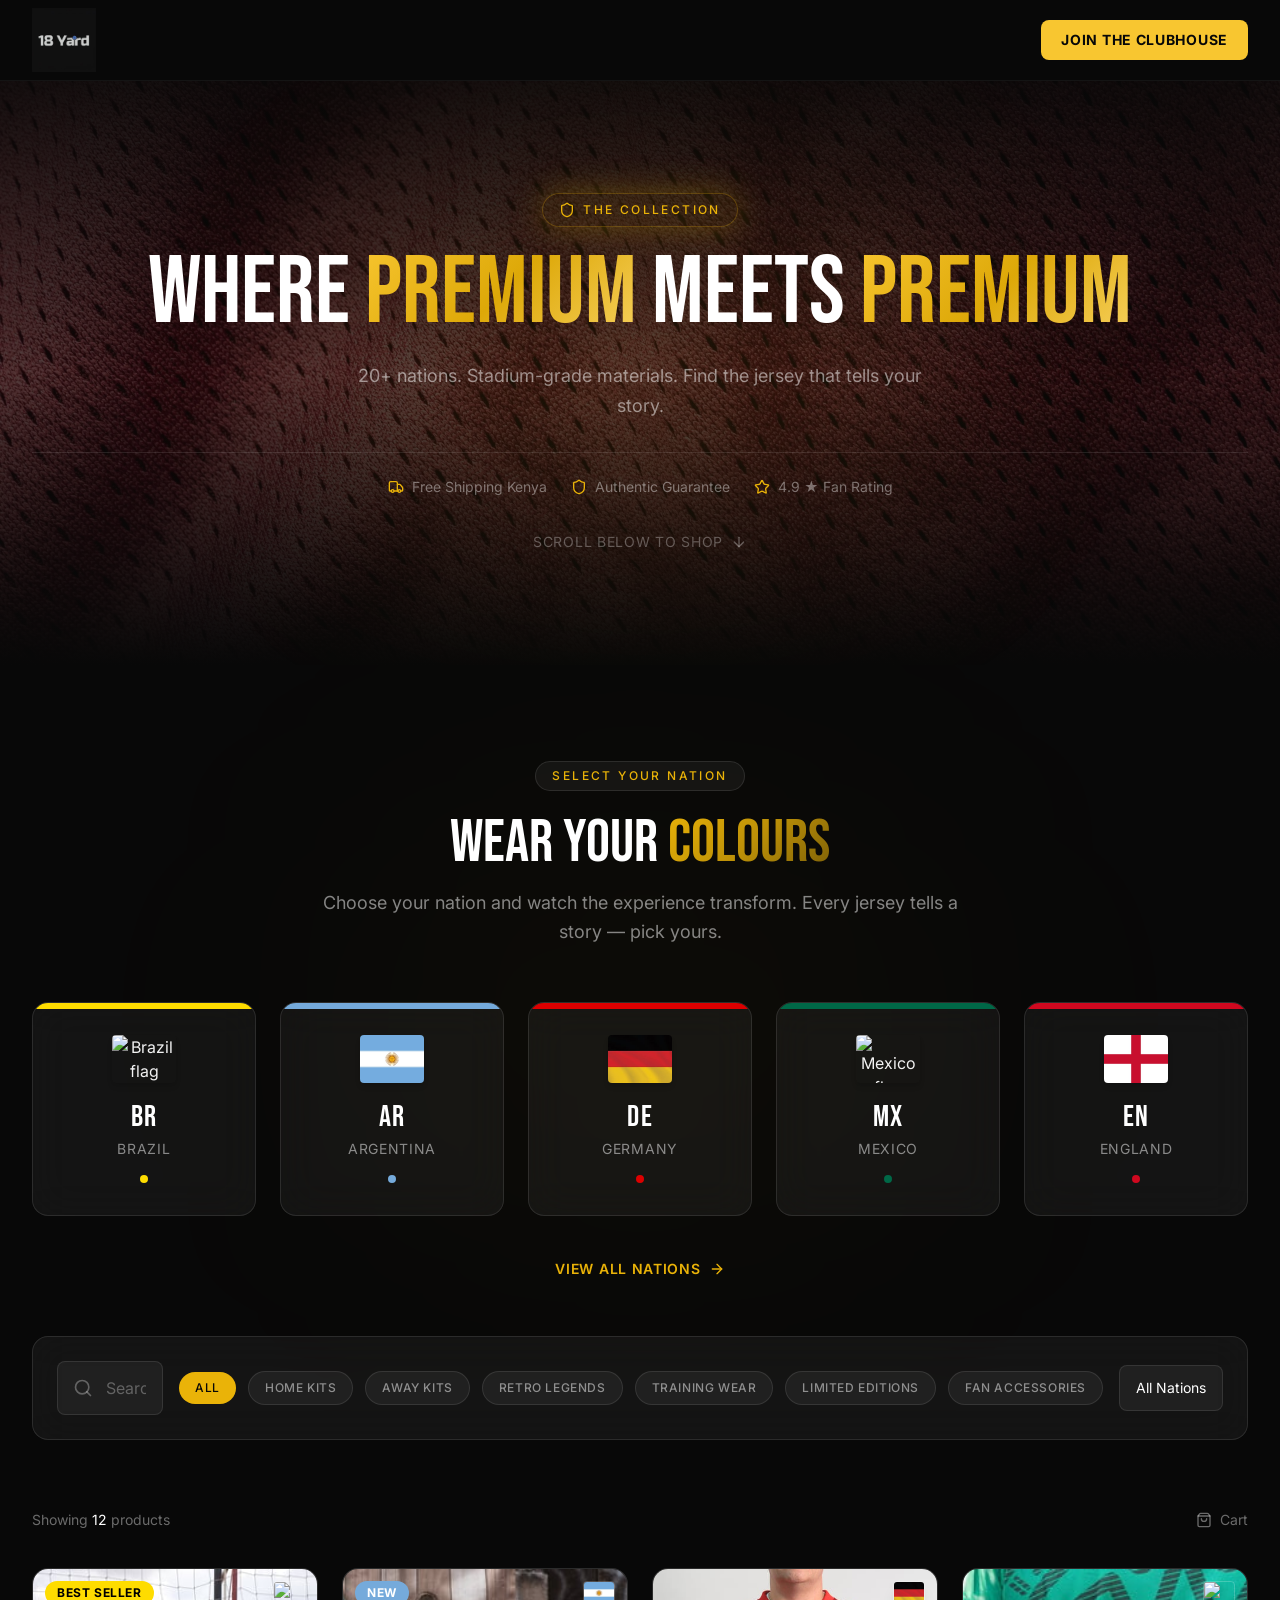
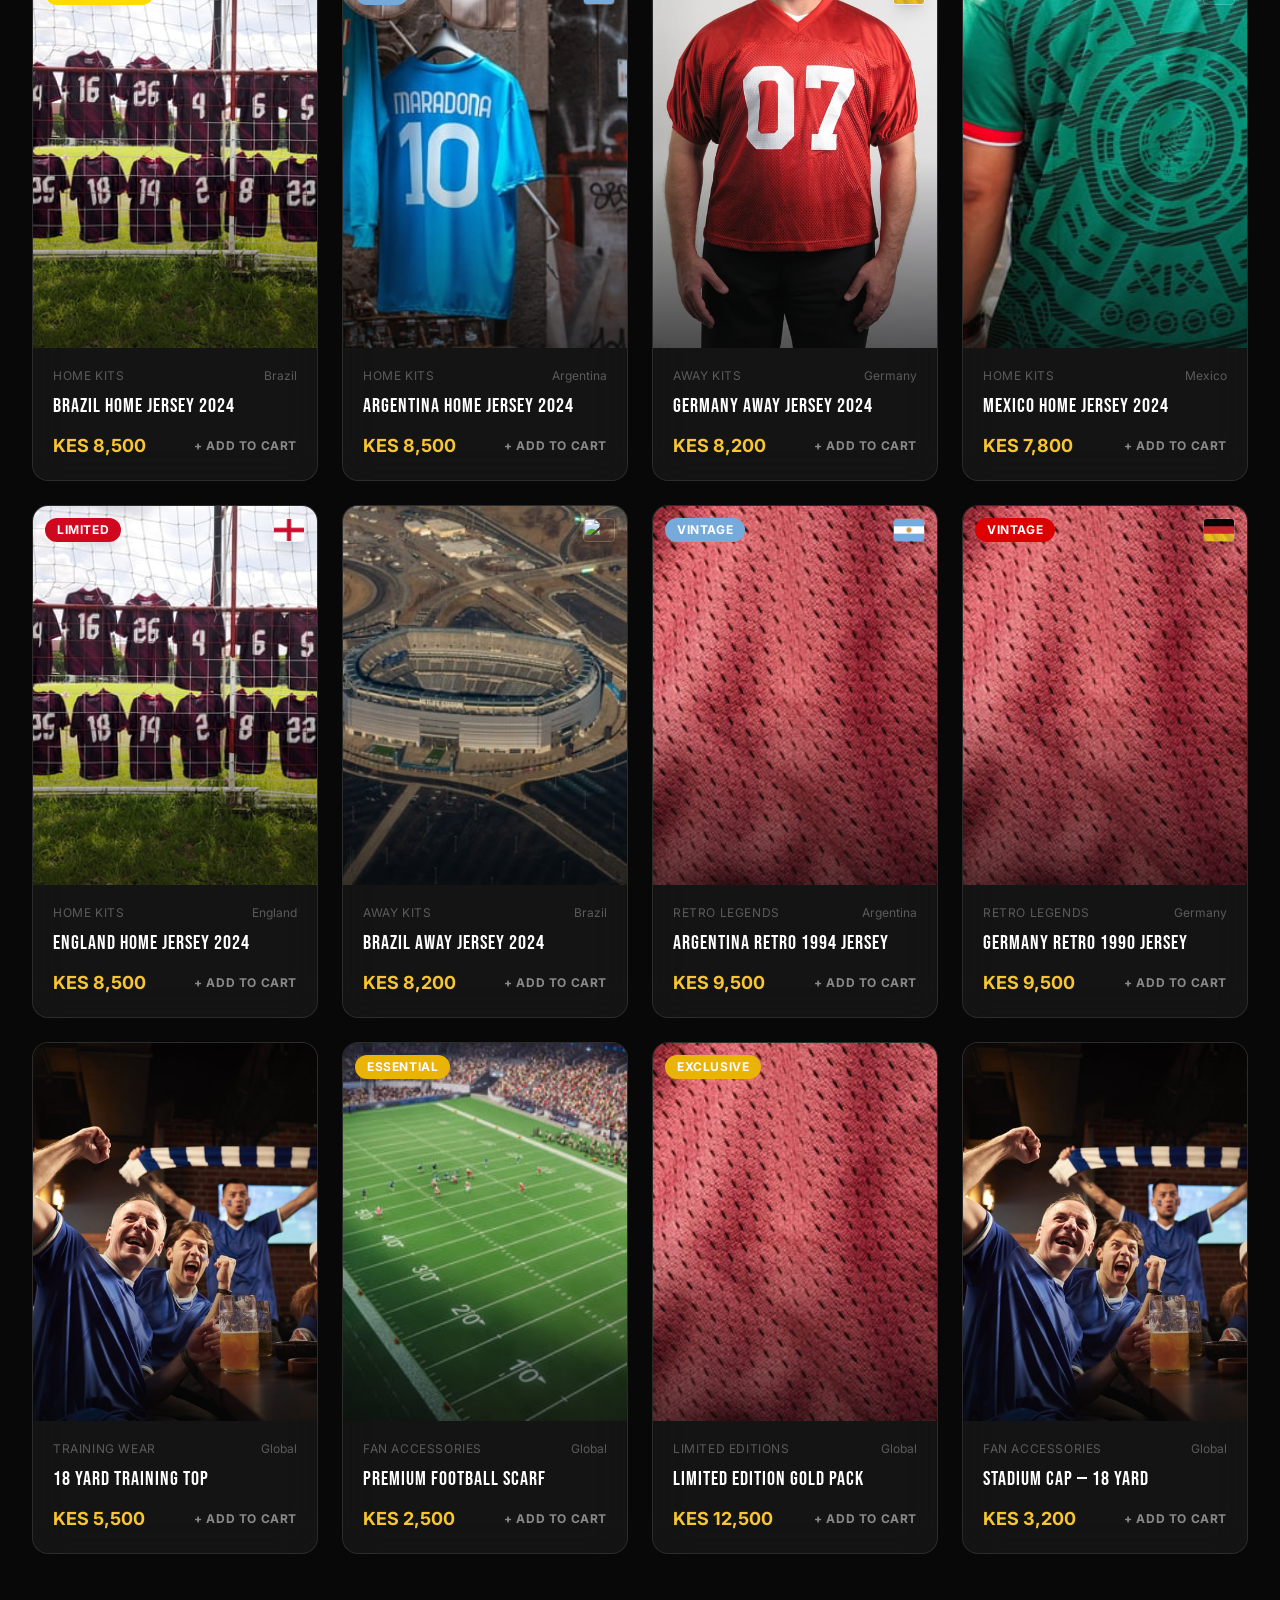
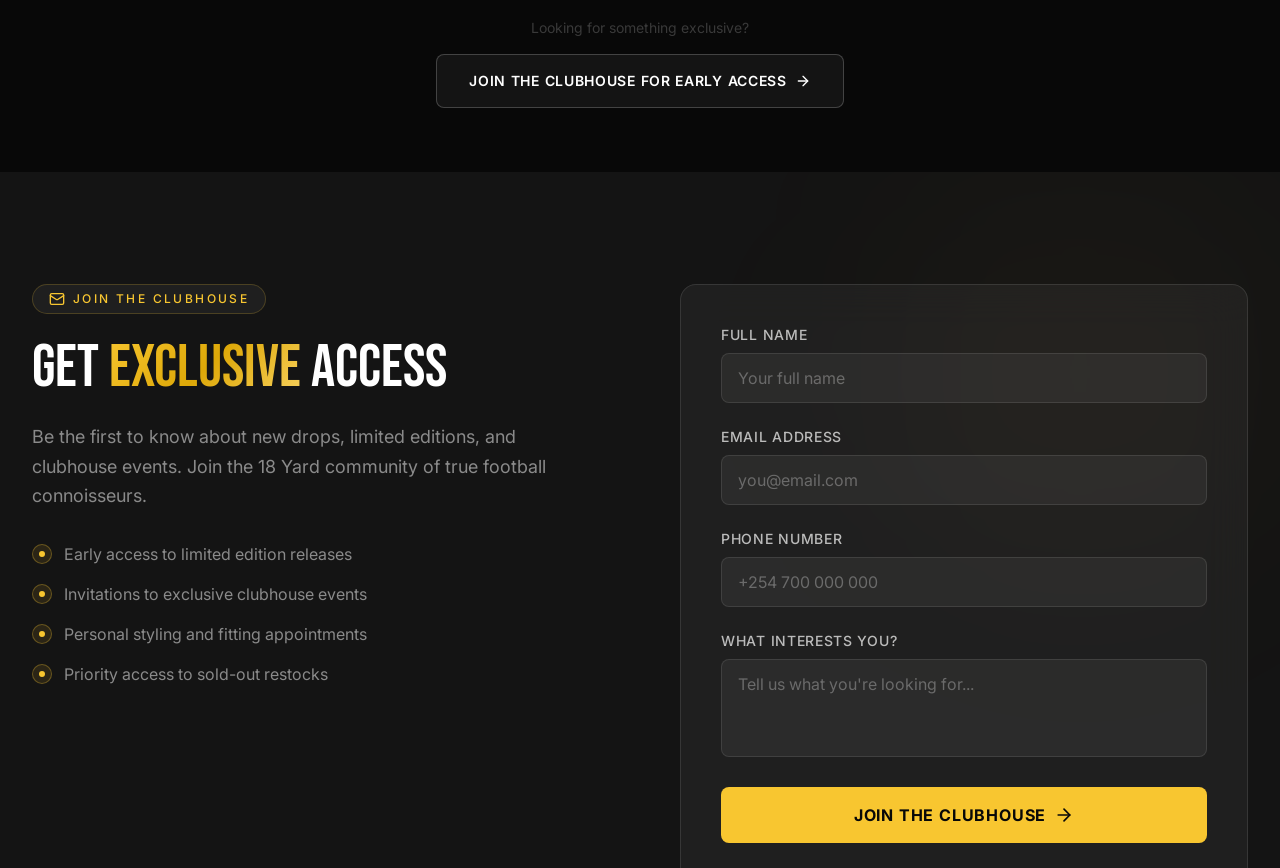
==== commit 73b2dca2: "Add files via upload" ====
--- a/index.html
+++ b/index.html
@@ -1,105 +1,144 @@
-<!DOCTYPE html>
-<!-- saved from url=(0047)file:///C:/Users/go.p/Desktop/18yard/index.html -->
-<html lang="en"><head><meta http-equiv="Content-Type" content="text/html; charset=UTF-8"><style>body {transition: opacity ease-in 0.2s; } 
-body[unresolved] {opacity: 0; display: block; overflow: hidden; position: relative; } 
-</style><meta name="viewport" content="width=device-width, initial-scale=1"><link rel="preload" as="image" href="./index_files/6bbcdf45-5d73-416a-b5ce-8cee2daabaf9.jpg"><link rel="preload" as="image" href="./index_files/2212473849.jpg"><link rel="preload" as="image" href="./index_files/2190006083.jpg"><link rel="preload" as="image" href="./index_files/2210543063.jpg"><link rel="preload" as="image" href="./index_files/147248012.jpg"><link rel="preload" as="image" href="./index_files/2275406633.jpg"><link rel="preload" as="image" href="./index_files/2190006083(1).jpg"><link rel="preload" as="image" href="./index_files/2210543063(1).jpg"><link rel="preload" as="image" href="./index_files/147248012(1).jpg"><link rel="preload" as="image" href="./index_files/2275406633(1).jpg"><link rel="preload" as="image" href="./index_files/2205110548.jpg"><link rel="preload" as="image" href="./index_files/2212473849(1).jpg"><link rel="preload" as="image" href="./index_files/2224449430.jpg"><link rel="preload" as="image" href="./index_files/2196752118.jpg"><title>18 Yard — Premium Football Jerseys &amp; Apparel Store</title><meta name="description" content="Shop premium football jerseys from 20+ nations at 18 Yard. Stadium-grade materials, authentic craftsmanship. Home kits, away kits, retro legends, and limited editions."><link rel="preconnect" href="https://fonts.googleapis.com/"><link rel="preconnect" href="https://fonts.gstatic.com/" crossorigin="anonymous"><link rel="icon" type="image/jpeg" href="https://assets.ls-assets.com/uploads/d1596f6d-cf73-41df-8335-5d1502727ff8/6bbcdf45-5d73-416a-b5ce-8cee2daabaf9.jpg?w=160"><link rel="modulepreload" href="https://18-yard.share.landingsite.dev/assets/manifest-e312be80.js"><link rel="modulepreload" href="https://18-yard.share.landingsite.dev/assets/entry.client-mpaM9vh6.js"><link rel="modulepreload" href="https://18-yard.share.landingsite.dev/assets/jsx-runtime-BFnmFciN.js"><link rel="modulepreload" href="https://18-yard.share.landingsite.dev/assets/root-DKfDAIQO.js"><link rel="modulepreload" href="https://18-yard.share.landingsite.dev/assets/x-NcOBHvaT.js"><link rel="modulepreload" href="https://18-yard.share.landingsite.dev/assets/_index-CpiCNZqg.js"><link rel="stylesheet" href="./index_files/root-H63g0YnJ.css"><link rel="stylesheet" href="./index_files/css2"><script id="cf-turnstile-script" src="./index_files/api.js.download" defer="" async=""></script></head><body><div class="flex min-h-screen flex-col"><header class="sticky top-0 z-50 w-full bg-rich-black/90 backdrop-blur-xl border-b border-white/5"><div class="container flex items-center justify-between h-16 lg:h-20"><a class="shrink-0" href="https://18-yard.share.landingsite.dev/" data-discover="true"><img src="./index_files/6bbcdf45-5d73-416a-b5ce-8cee2daabaf9.jpg" alt="18 Yard logo with dark gray text and a small gold circle accent above the letter d" class="h-14 lg:h-16 w-auto invert" style="mix-blend-mode:screen"></a><nav class="hidden lg:flex items-center gap-8"><a href="https://18-yard.share.landingsite.dev/#products" class="text-sm font-medium text-white/70 hover:text-gold transition-colors duration-300 tracking-wide uppercase">Shop All</a><a href="https://18-yard.share.landingsite.dev/#products" class="text-sm font-medium text-white/70 hover:text-gold transition-colors duration-300 tracking-wide uppercase">Home Kits</a><a href="https://18-yard.share.landingsite.dev/#products" class="text-sm font-medium text-white/70 hover:text-gold transition-colors duration-300 tracking-wide uppercase">Away Kits</a><a href="https://18-yard.share.landingsite.dev/#products" class="text-sm font-medium text-white/70 hover:text-gold transition-colors duration-300 tracking-wide uppercase">Retro</a></nav><div class="hidden lg:flex items-center gap-4"><a href="https://18-yard.share.landingsite.dev/#contact" class="inline-flex items-center gap-2 bg-gold hover:bg-gold-light text-rich-black font-bold text-sm px-5 py-2.5 rounded-lg transition-all duration-300 hover:scale-105 uppercase tracking-wider">Join the Clubhouse</a></div><button class="lg:hidden text-white p-2" aria-label="Toggle menu"><svg xmlns="http://www.w3.org/2000/svg" width="24" height="24" viewBox="0 0 24 24" fill="none" stroke="currentColor" stroke-width="2" stroke-linecap="round" stroke-linejoin="round" class="lucide lucide-menu w-6 h-6" aria-hidden="true"><path d="M4 5h16"></path><path d="M4 12h16"></path><path d="M4 19h16"></path></svg></button></div></header><main class="flex-1"><div class="bg-rich-black"><section class="relative py-20 sm:py-28 overflow-hidden"><div class="absolute inset-0 z-0"><img src="./index_files/2212473849.jpg" alt="Premium football jersey fabric texture" class="w-full h-full object-cover"><div class="absolute inset-0 bg-gradient-to-b from-rich-black/95 via-rich-black/70 to-rich-black z-10"></div><div class="absolute top-1/2 left-1/2 -translate-x-1/2 -translate-y-1/2 w-[600px] h-[300px] bg-gold/5 blur-[120px] rounded-full z-10"></div></div><div class="container relative z-20 text-center"><div class="inline-flex items-center gap-2 bg-white/5 border border-gold/30 rounded-full px-4 py-2 mb-6 animate-glow"><svg xmlns="http://www.w3.org/2000/svg" width="24" height="24" viewBox="0 0 24 24" fill="none" stroke="currentColor" stroke-width="2" stroke-linecap="round" stroke-linejoin="round" class="lucide lucide-shield w-4 h-4 text-gold" aria-hidden="true"><path d="M20 13c0 5-3.5 7.5-7.66 8.95a1 1 0 0 1-.67-.01C7.5 20.5 4 18 4 13V6a1 1 0 0 1 1-1c2 0 4.5-1.2 6.24-2.72a1.17 1.17 0 0 1 1.52 0C14.51 3.81 17 5 19 5a1 1 0 0 1 1 1z"></path></svg><span class="text-xs font-medium text-gold uppercase tracking-[0.2em]">The Collection</span></div>
-
-<b><h1 class="font-heading text-5xl sm:text-6xl md:text-7xl lg:text-8xl text-white leading-[0.9] uppercase mb-6">Where Passion Meets <span class="text-gradient-gold">Premium</span></h1></b>
-
-
-<p class="text-white/50 text-lg max-w-xl mx-auto mb-4 leading-relaxed">20+ nations. Stadium-grade materials. Find the jersey that tells your story.</p><div class="flex flex-wrap justify-center gap-6 mt-8 pt-6 border-t border-white/10"><div class="flex items-center gap-2"><svg xmlns="http://www.w3.org/2000/svg" width="24" height="24" viewBox="0 0 24 24" fill="none" stroke="currentColor" stroke-width="2" stroke-linecap="round" stroke-linejoin="round" class="lucide lucide-truck w-4 h-4 text-gold" aria-hidden="true"><path d="M14 18V6a2 2 0 0 0-2-2H4a2 2 0 0 0-2 2v11a1 1 0 0 0 1 1h2"></path><path d="M15 18H9"></path><path d="M19 18h2a1 1 0 0 0 1-1v-3.65a1 1 0 0 0-.22-.624l-3.48-4.35A1 1 0 0 0 17.52 8H14"></path><circle cx="17" cy="18" r="2"></circle><circle cx="7" cy="18" r="2"></circle></svg><span class="text-sm text-white/40">Free Shipping Kenya</span></div><div class="flex items-center gap-2"><svg xmlns="http://www.w3.org/2000/svg" width="24" height="24" viewBox="0 0 24 24" fill="none" stroke="currentColor" stroke-width="2" stroke-linecap="round" stroke-linejoin="round" class="lucide lucide-shield w-4 h-4 text-gold" aria-hidden="true"><path d="M20 13c0 5-3.5 7.5-7.66 8.95a1 1 0 0 1-.67-.01C7.5 20.5 4 18 4 13V6a1 1 0 0 1 1-1c2 0 4.5-1.2 6.24-2.72a1.17 1.17 0 0 1 1.52 0C14.51 3.81 17 5 19 5a1 1 0 0 1 1 1z"></path></svg><span class="text-sm text-white/40">Authentic Guarantee</span></div><div class="flex items-center gap-2"><svg xmlns="http://www.w3.org/2000/svg" width="24" height="24" viewBox="0 0 24 24" fill="none" stroke="currentColor" stroke-width="2" stroke-linecap="round" stroke-linejoin="round" class="lucide lucide-star w-4 h-4 text-gold" aria-hidden="true"><path d="M11.525 2.295a.53.53 0 0 1 .95 0l2.31 4.679a2.123 2.123 0 0 0 1.595 1.16l5.166.756a.53.53 0 0 1 .294.904l-3.736 3.638a2.123 2.123 0 0 0-.611 1.878l.882 5.14a.53.53 0 0 1-.771.56l-4.618-2.428a2.122 2.122 0 0 0-1.973 0L6.396 21.01a.53.53 0 0 1-.77-.56l.881-5.139a2.122 2.122 0 0 0-.611-1.879L2.16 9.795a.53.53 0 0 1 .294-.906l5.165-.755a2.122 2.122 0 0 0 1.597-1.16z"></path></svg><span class="text-sm text-white/40">4.9 ★ Fan Rating</span></div></div></div></section><section class="relative py-20 sm:py-24 overflow-hidden"><div class="absolute top-1/2 left-1/2 -translate-x-1/2 -translate-y-1/2 w-[600px] h-[400px] bg-gold/3 blur-[140px] rounded-full pointer-events-none"></div><div class="container relative z-10"><div class="text-center max-w-2xl mx-auto mb-14"><div class="inline-flex items-center gap-2 bg-white/5 border border-gold/20 rounded-full px-4 py-1.5 mb-6"><span class="text-xs font-medium text-gold uppercase tracking-[0.2em]">Select Your Nation</span></div>
-
-<b><h2 class="font-heading text-4xl sm:text-5xl md:text-6xl text-white uppercase mb-4 leading-[0.95]">Wear Your <span class="text-gradient-gold">Colours</span></h2></b>
-
-<p class="text-white/50 text-lg leading-relaxed">Choose your nation and watch the experience transform. Every jersey tells a story — pick yours.</p></div>
-
-<div class="grid grid-cols-2 sm:grid-cols-3 lg:grid-cols-5 gap-4 md:gap-6">
-
-<!-- Example for Brazil (Repeat this pattern for the others) -->
-<button class="group relative glass-card glass-card-hover p-6 md:p-8 text-center cursor-pointer overflow-hidden">
-    <div class="absolute top-0 left-0 right-0 h-1.5 transition-all duration-500" style="background-color:#058700"></div>
-    <div class="mb-4 flex justify-center">
-        <!-- Using the reliable Flagpedia source -->
-        <img src="https://flagcdn.com/w160/br.png" alt="Brazil" class="h-12 w-16 object-cover rounded shadow-md transition-transform duration-500 group-hover:scale-110">
-    </div>
-    <h3 class="font-heading text-2xl md:text-3xl text-white uppercase tracking-wider mb-1">Brazil</h3>
-    <div class="w-2 h-2 rounded-full mx-auto transition-all duration-500 group-hover:scale-150" style="background-color:#058700"></div>
-</button>
-
-<!-- Example for Argentina -->
-<button class="group relative glass-card glass-card-hover p-6 md:p-8 text-center cursor-pointer overflow-hidden">
-    <div class="absolute top-0 left-0 right-0 h-1.5 transition-all duration-500" style="background-color:#75AADB"></div>
-    <div class="mb-4 flex justify-center">
-        <img src="https://flagcdn.com/w160/ar.png" alt="Argentina" class="h-12 w-16 object-cover rounded shadow-md transition-transform duration-500 group-hover:scale-110">
-    </div>
-    <h3 class="font-heading text-2xl md:text-3xl text-white uppercase tracking-wider mb-1">Argentina</h3>
-    <div class="w-2 h-2 rounded-full mx-auto transition-all duration-500 group-hover:scale-150" style="background-color:#75AADB"></div>
-</button>
-
-<!-- Example for Germany -->
-<button class="group relative glass-card glass-card-hover p-6 md:p-8 text-center cursor-pointer overflow-hidden">
-    <div class="absolute top-0 left-0 right-0 h-1.5 transition-all duration-500" style="background-color:#ddce00"></div>
-    <div class="mb-4 flex justify-center">
-        <img src="https://flagcdn.com/w160/de.png" alt="Germany" class="h-12 w-16 object-cover rounded shadow-md transition-transform duration-500 group-hover:scale-110">
-    </div>
-    <h3 class="font-heading text-2xl md:text-3xl text-white uppercase tracking-wider mb-1">Germany</h3>
-    <div class="w-2 h-2 rounded-full mx-auto transition-all duration-500 group-hover:scale-150" style="background-color:#ddce00"></div>
-</button>
-
-<!-- Example for Portugal -->
-<button class="group relative glass-card glass-card-hover p-6 md:p-8 text-center cursor-pointer overflow-hidden">
-    <div class="absolute top-0 left-0 right-0 h-1.5 transition-all duration-500" style="background-color:#DD0000"></div>
-    <div class="mb-4 flex justify-center">
-        <img src="https://flagcdn.com/w160/pt.png" alt="Portugal" class="h-12 w-16 object-cover rounded shadow-md transition-transform duration-500 group-hover:scale-110">
-    </div>
-    <h3 class="font-heading text-2xl md:text-3xl text-white uppercase tracking-wider mb-1">Portugal</h3>
-    <div class="w-2 h-2 rounded-full mx-auto transition-all duration-500 group-hover:scale-150" style="background-color:#DD0000"></div>
-</button>
-
-<!-- Example for England -->
-<button class="group relative glass-card glass-card-hover p-6 md:p-8 text-center cursor-pointer overflow-hidden">
-    <div class="absolute top-0 left-0 right-0 h-1.5 transition-all duration-500" style="background-color:#010378"></div>
-    <div class="mb-4 flex justify-center">
-        <img src="https://flagcdn.com/w160/gb.png" alt="England" class="h-12 w-16 object-cover rounded shadow-md transition-transform duration-500 group-hover:scale-110">
-    </div>
-    <h3 class="font-heading text-2xl md:text-3xl text-white uppercase tracking-wider mb-1">England</h3>
-    <div class="w-2 h-2 rounded-full mx-auto transition-all duration-500 group-hover:scale-150" style="background-color:#010378"></div>
-</button>
-
-
-</div><div class="text-center mt-10">
-
-<button class="inline-flex items-center gap-2 text-gold hover:text-gold-light font-semibold text-sm uppercase tracking-wider transition-colors duration-300 group">View All Nations<svg xmlns="http://www.w3.org/2000/svg" width="24" height="24" viewBox="0 0 24 24" fill="none" stroke="currentColor" stroke-width="2" stroke-linecap="round" stroke-linejoin="round" class="lucide lucide-arrow-right w-4 h-4 transition-transform duration-300 group-hover:translate-x-1" aria-hidden="true">
-<path d="M5 12h14">
-
-
-</path><path d="m12 5 7 7-7 7"></path></svg></button></div></div></section><section class="py-0"><div class="container"><div class="glass-card p-4 md:p-6 -mt-10 relative z-20"><div class="flex flex-col lg:flex-row gap-4 items-start lg:items-center"><div class="relative flex-1 w-full"><svg xmlns="http://www.w3.org/2000/svg" width="24" height="24" viewBox="0 0 24 24" fill="none" stroke="currentColor" stroke-width="2" stroke-linecap="round" stroke-linejoin="round" class="lucide lucide-search absolute left-4 top-1/2 -translate-y-1/2 w-5 h-5 text-white/30" aria-hidden="true"><path d="m21 21-4.34-4.34"></path><circle cx="11" cy="11" r="8"></circle></svg><input type="text" placeholder="Search jerseys, nations..." class="w-full bg-white/5 border border-white/10 rounded-lg pl-12 pr-4 py-3.5 text-white placeholder:text-white/30 focus:outline-none focus:border-gold/50 focus:ring-1 focus:ring-gold/20 transition-all duration-300" value=""></div><div class="hidden lg:flex items-center gap-3"><button class="text-xs font-medium px-4 py-2 rounded-full transition-all duration-300 uppercase tracking-wider whitespace-nowrap bg-gold text-rich-black">All</button><button class="text-xs font-medium px-4 py-2 rounded-full transition-all duration-300 uppercase tracking-wider whitespace-nowrap bg-white/5 text-white/50 hover:text-white hover:bg-white/10 border border-white/10">Home Kits</button><button class="text-xs font-medium px-4 py-2 rounded-full transition-all duration-300 uppercase tracking-wider whitespace-nowrap bg-white/5 text-white/50 hover:text-white hover:bg-white/10 border border-white/10">Away Kits</button><button class="text-xs font-medium px-4 py-2 rounded-full transition-all duration-300 uppercase tracking-wider whitespace-nowrap bg-white/5 text-white/50 hover:text-white hover:bg-white/10 border border-white/10">Retro Legends</button><button class="text-xs font-medium px-4 py-2 rounded-full transition-all duration-300 uppercase tracking-wider whitespace-nowrap bg-white/5 text-white/50 hover:text-white hover:bg-white/10 border border-white/10">Training Wear</button><button class="text-xs font-medium px-4 py-2 rounded-full transition-all duration-300 uppercase tracking-wider whitespace-nowrap bg-white/5 text-white/50 hover:text-white hover:bg-white/10 border border-white/10">Limited Editions</button><button class="text-xs font-medium px-4 py-2 rounded-full transition-all duration-300 uppercase tracking-wider whitespace-nowrap bg-white/5 text-white/50 hover:text-white hover:bg-white/10 border border-white/10">Fan Accessories</button></div><div class="hidden lg:flex items-center gap-2"><select class="bg-white/5 border border-white/10 rounded-lg px-4 py-3 text-white text-sm focus:outline-none focus:border-gold/50 appearance-none cursor-pointer"><option value="All" class="bg-rich-black text-white" selected="">🌍 All Nations</option><option value="Brazil" class="bg-rich-black text-white">Brazil</option><option value="Argentina" class="bg-rich-black text-white">Argentina</option><option value="Germany" class="bg-rich-black text-white">Germany</option><option value="Mexico" class="bg-rich-black text-white">Mexico</option><option value="England" class="bg-rich-black text-white">England</option><option value="Global" class="bg-rich-black text-white">Global</option></select></div><div class="flex lg:hidden items-center gap-3 w-full"><button class="flex items-center gap-2 bg-white/5 border border-white/10 rounded-lg px-4 py-3 text-white text-sm"><svg xmlns="http://www.w3.org/2000/svg" width="24" height="24" viewBox="0 0 24 24" fill="none" stroke="currentColor" stroke-width="2" stroke-linecap="round" stroke-linejoin="round" class="lucide lucide-funnel w-4 h-4" aria-hidden="true"><path d="M10 20a1 1 0 0 0 .553.895l2 1A1 1 0 0 0 14 21v-7a2 2 0 0 1 .517-1.341L21.74 4.67A1 1 0 0 0 21 3H3a1 1 0 0 0-.742 1.67l7.225 7.989A2 2 0 0 1 10 14z"></path></svg>Filters</button><div class="flex items-center gap-2 bg-white/5 border border-white/10 rounded-lg px-4 py-3 text-white text-sm relative ml-auto"><svg xmlns="http://www.w3.org/2000/svg" width="24" height="24" viewBox="0 0 24 24" fill="none" stroke="currentColor" stroke-width="2" stroke-linecap="round" stroke-linejoin="round" class="lucide lucide-shopping-bag w-4 h-4" aria-hidden="true"><path d="M16 10a4 4 0 0 1-8 0"></path><path d="M3.103 6.034h17.794"></path><path d="M3.4 5.467a2 2 0 0 0-.4 1.2V20a2 2 0 0 0 2 2h14a2 2 0 0 0 2-2V6.667a2 2 0 0 0-.4-1.2l-2-2.667A2 2 0 0 0 17 2H7a2 2 0 0 0-1.6.8z"></path></svg><span>Cart</span></div></div></div></div></div></section><section id="products" class="py-12 sm:py-16"><div class="container"><div class="flex items-center justify-between mb-8"><p class="text-white/40 text-sm">Showing <span class="text-white">12</span> products</p><div class="hidden lg:flex items-center gap-2"><svg xmlns="http://www.w3.org/2000/svg" width="24" height="24" viewBox="0 0 24 24" fill="none" stroke="currentColor" stroke-width="2" stroke-linecap="round" stroke-linejoin="round" class="lucide lucide-shopping-bag w-4 h-4 text-white/40" aria-hidden="true"><path d="M16 10a4 4 0 0 1-8 0"></path><path d="M3.103 6.034h17.794"></path><path d="M3.4 5.467a2 2 0 0 0-.4 1.2V20a2 2 0 0 0 2 2h14a2 2 0 0 0 2-2V6.667a2 2 0 0 0-.4-1.2l-2-2.667A2 2 0 0 0 17 2H7a2 2 0 0 0-1.6.8z"></path></svg><span class="text-sm text-white/40">Cart</span></div></div><div class="grid grid-cols-1 sm:grid-cols-2 lg:grid-cols-3 xl:grid-cols-4 gap-5 lg:gap-6"><div class="glass-card glass-card-hover overflow-hidden group cursor-pointer"><div class="relative aspect-[3/4] overflow-hidden"><img src="./index_files/2190006083(1).jpg" alt="Brazil Home Jersey 2024" class="w-full h-full object-cover transition-transform duration-700 group-hover:scale-110"><div class="absolute inset-0 bg-gradient-to-t from-rich-black via-transparent to-transparent opacity-60"></div><div class="absolute top-3 left-3 px-3 py-1 rounded-full text-xs font-bold uppercase tracking-wider" style="background-color:#FEDC00;color:#000">Best Seller</div><div class="absolute top-3 right-3 text-2xl drop-shadow-lg">🇧🇷</div><div class="absolute inset-0 flex items-end justify-center pb-4 opacity-0 group-hover:opacity-100 transition-opacity duration-300"><span class="bg-gold text-rich-black font-bold text-xs px-6 py-2.5 rounded-lg uppercase tracking-wider hover:bg-gold-light transition-colors">Quick View</span></div></div><div class="p-5"><div class="flex items-center justify-between mb-2"><span class="text-xs text-white/30 uppercase tracking-wider">Home Kits</span><span class="text-xs text-white/30">Brazil</span></div><h3 class="font-heading text-xl text-white uppercase tracking-wider mb-1 group-hover:text-gold transition-colors duration-300">Brazil Home Jersey 2024</h3><div class="flex items-center justify-between mt-3"><span class="text-gold font-bold text-lg">KES <!-- -->8,500</span><button class="text-xs font-bold text-white/50 hover:text-gold uppercase tracking-wider transition-colors duration-300">+ Add to Cart</button></div></div></div><div class="glass-card glass-card-hover overflow-hidden group cursor-pointer"><div class="relative aspect-[3/4] overflow-hidden"><img src="./index_files/2210543063(1).jpg" alt="Argentina Home Jersey 2024" class="w-full h-full object-cover transition-transform duration-700 group-hover:scale-110"><div class="absolute inset-0 bg-gradient-to-t from-rich-black via-transparent to-transparent opacity-60"></div><div class="absolute top-3 left-3 px-3 py-1 rounded-full text-xs font-bold uppercase tracking-wider" style="background-color:#75AADB;color:#fff">New</div><div class="absolute top-3 right-3 text-2xl drop-shadow-lg">🇦🇷</div><div class="absolute inset-0 flex items-end justify-center pb-4 opacity-0 group-hover:opacity-100 transition-opacity duration-300"><span class="bg-gold text-rich-black font-bold text-xs px-6 py-2.5 rounded-lg uppercase tracking-wider hover:bg-gold-light transition-colors">Quick View</span></div></div><div class="p-5"><div class="flex items-center justify-between mb-2"><span class="text-xs text-white/30 uppercase tracking-wider">Home Kits</span><span class="text-xs text-white/30">Argentina</span></div><h3 class="font-heading text-xl text-white uppercase tracking-wider mb-1 group-hover:text-gold transition-colors duration-300">Argentina Home Jersey 2024</h3><div class="flex items-center justify-between mt-3"><span class="text-gold font-bold text-lg">KES <!-- -->8,500</span><button class="text-xs font-bold text-white/50 hover:text-gold uppercase tracking-wider transition-colors duration-300">+ Add to Cart</button></div></div></div><div class="glass-card glass-card-hover overflow-hidden group cursor-pointer"><div class="relative aspect-[3/4] overflow-hidden"><img src="./index_files/147248012(1).jpg" alt="Germany Away Jersey 2024" class="w-full h-full object-cover transition-transform duration-700 group-hover:scale-110"><div class="absolute inset-0 bg-gradient-to-t from-rich-black via-transparent to-transparent opacity-60"></div><div class="absolute top-3 right-3 text-2xl drop-shadow-lg">🇩🇪</div><div class="absolute inset-0 flex items-end justify-center pb-4 opacity-0 group-hover:opacity-100 transition-opacity duration-300"><span class="bg-gold text-rich-black font-bold text-xs px-6 py-2.5 rounded-lg uppercase tracking-wider hover:bg-gold-light transition-colors">Quick View</span></div></div><div class="p-5"><div class="flex items-center justify-between mb-2"><span class="text-xs text-white/30 uppercase tracking-wider">Away Kits</span><span class="text-xs text-white/30">Germany</span></div><h3 class="font-heading text-xl text-white uppercase tracking-wider mb-1 group-hover:text-gold transition-colors duration-300">Germany Away Jersey 2024</h3><div class="flex items-center justify-between mt-3"><span class="text-gold font-bold text-lg">KES <!-- -->8,200</span><button class="text-xs font-bold text-white/50 hover:text-gold uppercase tracking-wider transition-colors duration-300">+ Add to Cart</button></div></div></div><div class="glass-card glass-card-hover overflow-hidden group cursor-pointer"><div class="relative aspect-[3/4] overflow-hidden"><img src="./index_files/2275406633(1).jpg" alt="Mexico Home Jersey 2024" class="w-full h-full object-cover transition-transform duration-700 group-hover:scale-110"><div class="absolute inset-0 bg-gradient-to-t from-rich-black via-transparent to-transparent opacity-60"></div><div class="absolute top-3 right-3 text-2xl drop-shadow-lg">🇲🇽</div><div class="absolute inset-0 flex items-end justify-center pb-4 opacity-0 group-hover:opacity-100 transition-opacity duration-300"><span class="bg-gold text-rich-black font-bold text-xs px-6 py-2.5 rounded-lg uppercase tracking-wider hover:bg-gold-light transition-colors">Quick View</span></div></div><div class="p-5"><div class="flex items-center justify-between mb-2"><span class="text-xs text-white/30 uppercase tracking-wider">Home Kits</span><span class="text-xs text-white/30">Mexico</span></div><h3 class="font-heading text-xl text-white uppercase tracking-wider mb-1 group-hover:text-gold transition-colors duration-300">Mexico Home Jersey 2024</h3><div class="flex items-center justify-between mt-3"><span class="text-gold font-bold text-lg">KES <!-- -->7,800</span><button class="text-xs font-bold text-white/50 hover:text-gold uppercase tracking-wider transition-colors duration-300">+ Add to Cart</button></div></div></div><div class="glass-card glass-card-hover overflow-hidden group cursor-pointer"><div class="relative aspect-[3/4] overflow-hidden"><img src="./index_files/2190006083(1).jpg" alt="England Home Jersey 2024" class="w-full h-full object-cover transition-transform duration-700 group-hover:scale-110"><div class="absolute inset-0 bg-gradient-to-t from-rich-black via-transparent to-transparent opacity-60"></div><div class="absolute top-3 left-3 px-3 py-1 rounded-full text-xs font-bold uppercase tracking-wider" style="background-color:#CF081F;color:#fff">Limited</div><div class="absolute top-3 right-3 text-2xl drop-shadow-lg">🏴󠁧󠁢󠁥󠁮󠁧󠁿</div><div class="absolute inset-0 flex items-end justify-center pb-4 opacity-0 group-hover:opacity-100 transition-opacity duration-300"><span class="bg-gold text-rich-black font-bold text-xs px-6 py-2.5 rounded-lg uppercase tracking-wider hover:bg-gold-light transition-colors">Quick View</span></div></div><div class="p-5"><div class="flex items-center justify-between mb-2"><span class="text-xs text-white/30 uppercase tracking-wider">Home Kits</span><span class="text-xs text-white/30">England</span></div><h3 class="font-heading text-xl text-white uppercase tracking-wider mb-1 group-hover:text-gold transition-colors duration-300">England Home Jersey 2024</h3><div class="flex items-center justify-between mt-3"><span class="text-gold font-bold text-lg">KES <!-- -->8,500</span><button class="text-xs font-bold text-white/50 hover:text-gold uppercase tracking-wider transition-colors duration-300">+ Add to Cart</button></div></div></div><div class="glass-card glass-card-hover overflow-hidden group cursor-pointer"><div class="relative aspect-[3/4] overflow-hidden"><img src="./index_files/2205110548.jpg" alt="Brazil Away Jersey 2024" class="w-full h-full object-cover transition-transform duration-700 group-hover:scale-110"><div class="absolute inset-0 bg-gradient-to-t from-rich-black via-transparent to-transparent opacity-60"></div><div class="absolute top-3 right-3 text-2xl drop-shadow-lg">🇧🇷</div><div class="absolute inset-0 flex items-end justify-center pb-4 opacity-0 group-hover:opacity-100 transition-opacity duration-300"><span class="bg-gold text-rich-black font-bold text-xs px-6 py-2.5 rounded-lg uppercase tracking-wider hover:bg-gold-light transition-colors">Quick View</span></div></div><div class="p-5"><div class="flex items-center justify-between mb-2"><span class="text-xs text-white/30 uppercase tracking-wider">Away Kits</span><span class="text-xs text-white/30">Brazil</span></div><h3 class="font-heading text-xl text-white uppercase tracking-wider mb-1 group-hover:text-gold transition-colors duration-300">Brazil Away Jersey 2024</h3><div class="flex items-center justify-between mt-3"><span class="text-gold font-bold text-lg">KES <!-- -->8,200</span><button class="text-xs font-bold text-white/50 hover:text-gold uppercase tracking-wider transition-colors duration-300">+ Add to Cart</button></div></div></div><div class="glass-card glass-card-hover overflow-hidden group cursor-pointer"><div class="relative aspect-[3/4] overflow-hidden"><img src="./index_files/2212473849(1).jpg" alt="Argentina Retro 1994 Jersey" class="w-full h-full object-cover transition-transform duration-700 group-hover:scale-110"><div class="absolute inset-0 bg-gradient-to-t from-rich-black via-transparent to-transparent opacity-60"></div><div class="absolute top-3 left-3 px-3 py-1 rounded-full text-xs font-bold uppercase tracking-wider" style="background-color:#75AADB;color:#fff">Vintage</div><div class="absolute top-3 right-3 text-2xl drop-shadow-lg">🇦🇷</div><div class="absolute inset-0 flex items-end justify-center pb-4 opacity-0 group-hover:opacity-100 transition-opacity duration-300"><span class="bg-gold text-rich-black font-bold text-xs px-6 py-2.5 rounded-lg uppercase tracking-wider hover:bg-gold-light transition-colors">Quick View</span></div></div><div class="p-5"><div class="flex items-center justify-between mb-2"><span class="text-xs text-white/30 uppercase tracking-wider">Retro Legends</span><span class="text-xs text-white/30">Argentina</span></div><h3 class="font-heading text-xl text-white uppercase tracking-wider mb-1 group-hover:text-gold transition-colors duration-300">Argentina Retro 1994 Jersey</h3><div class="flex items-center justify-between mt-3"><span class="text-gold font-bold text-lg">KES <!-- -->9,500</span><button class="text-xs font-bold text-white/50 hover:text-gold uppercase tracking-wider transition-colors duration-300">+ Add to Cart</button></div></div></div><div class="glass-card glass-card-hover overflow-hidden group cursor-pointer"><div class="relative aspect-[3/4] overflow-hidden"><img src="./index_files/2212473849(1).jpg" alt="Germany Retro 1990 Jersey" class="w-full h-full object-cover transition-transform duration-700 group-hover:scale-110"><div class="absolute inset-0 bg-gradient-to-t from-rich-black via-transparent to-transparent opacity-60"></div><div class="absolute top-3 left-3 px-3 py-1 rounded-full text-xs font-bold uppercase tracking-wider" style="background-color:#DD0000;color:#fff">Vintage</div><div class="absolute top-3 right-3 text-2xl drop-shadow-lg">🇩🇪</div><div class="absolute inset-0 flex items-end justify-center pb-4 opacity-0 group-hover:opacity-100 transition-opacity duration-300"><span class="bg-gold text-rich-black font-bold text-xs px-6 py-2.5 rounded-lg uppercase tracking-wider hover:bg-gold-light transition-colors">Quick View</span></div></div><div class="p-5"><div class="flex items-center justify-between mb-2"><span class="text-xs text-white/30 uppercase tracking-wider">Retro Legends</span><span class="text-xs text-white/30">Germany</span></div><h3 class="font-heading text-xl text-white uppercase tracking-wider mb-1 group-hover:text-gold transition-colors duration-300">Germany Retro 1990 Jersey</h3><div class="flex items-center justify-between mt-3"><span class="text-gold font-bold text-lg">KES <!-- -->9,500</span><button class="text-xs font-bold text-white/50 hover:text-gold uppercase tracking-wider transition-colors duration-300">+ Add to Cart</button></div></div></div><div class="glass-card glass-card-hover overflow-hidden group cursor-pointer"><div class="relative aspect-[3/4] overflow-hidden"><img src="./index_files/2224449430.jpg" alt="18 Yard Training Top" class="w-full h-full object-cover transition-transform duration-700 group-hover:scale-110"><div class="absolute inset-0 bg-gradient-to-t from-rich-black via-transparent to-transparent opacity-60"></div><div class="absolute top-3 right-3 text-2xl drop-shadow-lg">🌍</div><div class="absolute inset-0 flex items-end justify-center pb-4 opacity-0 group-hover:opacity-100 transition-opacity duration-300"><span class="bg-gold text-rich-black font-bold text-xs px-6 py-2.5 rounded-lg uppercase tracking-wider hover:bg-gold-light transition-colors">Quick View</span></div></div><div class="p-5"><div class="flex items-center justify-between mb-2"><span class="text-xs text-white/30 uppercase tracking-wider">Training Wear</span><span class="text-xs text-white/30">Global</span></div><h3 class="font-heading text-xl text-white uppercase tracking-wider mb-1 group-hover:text-gold transition-colors duration-300">18 Yard Training Top</h3><div class="flex items-center justify-between mt-3"><span class="text-gold font-bold text-lg">KES <!-- -->5,500</span><button class="text-xs font-bold text-white/50 hover:text-gold uppercase tracking-wider transition-colors duration-300">+ Add to Cart</button></div></div></div><div class="glass-card glass-card-hover overflow-hidden group cursor-pointer"><div class="relative aspect-[3/4] overflow-hidden"><img src="./index_files/2196752118.jpg" alt="Premium Football Scarf" class="w-full h-full object-cover transition-transform duration-700 group-hover:scale-110"><div class="absolute inset-0 bg-gradient-to-t from-rich-black via-transparent to-transparent opacity-60"></div><div class="absolute top-3 left-3 px-3 py-1 rounded-full text-xs font-bold uppercase tracking-wider" style="background-color:#EAB308;color:#fff">Essential</div><div class="absolute top-3 right-3 text-2xl drop-shadow-lg">🌍</div><div class="absolute inset-0 flex items-end justify-center pb-4 opacity-0 group-hover:opacity-100 transition-opacity duration-300"><span class="bg-gold text-rich-black font-bold text-xs px-6 py-2.5 rounded-lg uppercase tracking-wider hover:bg-gold-light transition-colors">Quick View</span></div></div><div class="p-5"><div class="flex items-center justify-between mb-2"><span class="text-xs text-white/30 uppercase tracking-wider">Fan Accessories</span><span class="text-xs text-white/30">Global</span></div><h3 class="font-heading text-xl text-white uppercase tracking-wider mb-1 group-hover:text-gold transition-colors duration-300">Premium Football Scarf</h3><div class="flex items-center justify-between mt-3"><span class="text-gold font-bold text-lg">KES <!-- -->2,500</span><button class="text-xs font-bold text-white/50 hover:text-gold uppercase tracking-wider transition-colors duration-300">+ Add to Cart</button></div></div></div><div class="glass-card glass-card-hover overflow-hidden group cursor-pointer"><div class="relative aspect-[3/4] overflow-hidden"><img src="./index_files/2212473849(1).jpg" alt="Limited Edition Gold Pack" class="w-full h-full object-cover transition-transform duration-700 group-hover:scale-110"><div class="absolute inset-0 bg-gradient-to-t from-rich-black via-transparent to-transparent opacity-60"></div><div class="absolute top-3 left-3 px-3 py-1 rounded-full text-xs font-bold uppercase tracking-wider" style="background-color:#EAB308;color:#fff">Exclusive</div><div class="absolute top-3 right-3 text-2xl drop-shadow-lg">✨</div><div class="absolute inset-0 flex items-end justify-center pb-4 opacity-0 group-hover:opacity-100 transition-opacity duration-300"><span class="bg-gold text-rich-black font-bold text-xs px-6 py-2.5 rounded-lg uppercase tracking-wider hover:bg-gold-light transition-colors">Quick View</span></div></div><div class="p-5"><div class="flex items-center justify-between mb-2"><span class="text-xs text-white/30 uppercase tracking-wider">Limited Editions</span><span class="text-xs text-white/30">Global</span></div><h3 class="font-heading text-xl text-white uppercase tracking-wider mb-1 group-hover:text-gold transition-colors duration-300">Limited Edition Gold Pack</h3><div class="flex items-center justify-between mt-3"><span class="text-gold font-bold text-lg">KES <!-- -->12,500</span><button class="text-xs font-bold text-white/50 hover:text-gold uppercase tracking-wider transition-colors duration-300">+ Add to Cart</button></div></div></div><div class="glass-card glass-card-hover overflow-hidden group cursor-pointer"><div class="relative aspect-[3/4] overflow-hidden"><img src="./index_files/2224449430.jpg" alt="Stadium Cap — 18 Yard" class="w-full h-full object-cover transition-transform duration-700 group-hover:scale-110"><div class="absolute inset-0 bg-gradient-to-t from-rich-black via-transparent to-transparent opacity-60"></div><div class="absolute top-3 right-3 text-2xl drop-shadow-lg">🧢</div><div class="absolute inset-0 flex items-end justify-center pb-4 opacity-0 group-hover:opacity-100 transition-opacity duration-300"><span class="bg-gold text-rich-black font-bold text-xs px-6 py-2.5 rounded-lg uppercase tracking-wider hover:bg-gold-light transition-colors">Quick View</span></div></div><div class="p-5"><div class="flex items-center justify-between mb-2"><span class="text-xs text-white/30 uppercase tracking-wider">Fan Accessories</span><span class="text-xs text-white/30">Global</span></div><h3 class="font-heading text-xl text-white uppercase tracking-wider mb-1 group-hover:text-gold transition-colors duration-300">Stadium Cap — 18 Yard</h3><div class="flex items-center justify-between mt-3"><span class="text-gold font-bold text-lg">KES <!-- -->3,200</span><button class="text-xs font-bold text-white/50 hover:text-gold uppercase tracking-wider transition-colors duration-300">+ Add to Cart</button></div></div></div></div><div class="text-center mt-16"><p class="text-white/20 text-sm mb-4">Looking for something exclusive?</p><a href="https://18-yard.share.landingsite.dev/#contact" class="inline-flex items-center gap-2 bg-white/5 hover:bg-white/10 border border-white/20 hover:border-gold/50 text-white font-semibold text-sm px-8 py-4 rounded-lg transition-all duration-300 uppercase tracking-wider group">Join the Clubhouse for Early Access<svg xmlns="http://www.w3.org/2000/svg" width="24" height="24" viewBox="0 0 24 24" fill="none" stroke="currentColor" stroke-width="2" stroke-linecap="round" stroke-linejoin="round" class="lucide lucide-arrow-right w-4 h-4 transition-transform duration-300 group-hover:translate-x-1" aria-hidden="true"><path d="M5 12h14"></path><path d="m12 5 7 7-7 7"></path></svg></a></div></div></section><section id="contact" class="relative py-20 sm:py-28 bg-charcoal overflow-hidden"><div class="absolute top-0 right-0 w-[400px] h-[400px] bg-gold/3 blur-[120px] rounded-full"></div><div class="container relative z-10"><div class="grid grid-cols-1 lg:grid-cols-2 gap-12 lg:gap-20"><div><div class="inline-flex items-center gap-2 bg-white/5 border border-gold/20 rounded-full px-4 py-1.5 mb-6"><svg xmlns="http://www.w3.org/2000/svg" width="24" height="24" viewBox="0 0 24 24" fill="none" stroke="currentColor" stroke-width="2" stroke-linecap="round" stroke-linejoin="round" class="lucide lucide-mail w-4 h-4 text-gold" aria-hidden="true"><path d="m22 7-8.991 5.727a2 2 0 0 1-2.009 0L2 7"></path><rect x="2" y="4" width="20" height="16" rx="2"></rect></svg><span class="text-xs font-medium text-gold uppercase tracking-[0.2em]">Join the Clubhouse</span></div><h2 class="font-heading text-4xl sm:text-5xl md:text-6xl text-white uppercase mb-6">Get <span class="text-gradient-gold">Exclusive</span> Access</h2><p class="text-white/50 text-lg leading-relaxed mb-8">Be the first to know about new drops, limited editions, and clubhouse events. Join the 18 Yard community of true football connoisseurs.</p><div class="space-y-4"><div class="flex items-center gap-3"><div class="shrink-0 w-5 h-5 rounded-full bg-gold/10 border border-gold/30 flex items-center justify-center"><div class="w-1.5 h-1.5 rounded-full bg-gold"></div></div><span class="text-white/50">Early access to limited edition releases</span></div><div class="flex items-center gap-3"><div class="shrink-0 w-5 h-5 rounded-full bg-gold/10 border border-gold/30 flex items-center justify-center"><div class="w-1.5 h-1.5 rounded-full bg-gold"></div></div><span class="text-white/50">Invitations to exclusive clubhouse events</span></div><div class="flex items-center gap-3"><div class="shrink-0 w-5 h-5 rounded-full bg-gold/10 border border-gold/30 flex items-center justify-center"><div class="w-1.5 h-1.5 rounded-full bg-gold"></div></div><span class="text-white/50">Personal styling and fitting appointments</span></div><div class="flex items-center gap-3"><div class="shrink-0 w-5 h-5 rounded-full bg-gold/10 border border-gold/30 flex items-center justify-center"><div class="w-1.5 h-1.5 rounded-full bg-gold"></div></div><span class="text-white/50">Priority access to sold-out restocks</span></div></div></div><form class="glass-card p-8 md:p-10 space-y-6"><div><label for="name" class="block text-sm font-medium text-white/70 mb-2 uppercase tracking-wider">Full Name</label><input id="name" type="text" required="" placeholder="Your full name" class="w-full bg-white/5 border border-white/10 rounded-lg px-4 py-3 text-white placeholder:text-white/30 focus:outline-none focus:border-gold/50 focus:ring-1 focus:ring-gold/20 transition-all duration-300" name="name"></div><div><label for="email" class="block text-sm font-medium text-white/70 mb-2 uppercase tracking-wider">Email Address</label><input id="email" type="email" required="" placeholder="you@email.com" class="w-full bg-white/5 border border-white/10 rounded-lg px-4 py-3 text-white placeholder:text-white/30 focus:outline-none focus:border-gold/50 focus:ring-1 focus:ring-gold/20 transition-all duration-300" name="email"></div><div><label for="phone" class="block text-sm font-medium text-white/70 mb-2 uppercase tracking-wider">Phone Number</label><input id="phone" type="tel" placeholder="+254 700 000 000" class="w-full bg-white/5 border border-white/10 rounded-lg px-4 py-3 text-white placeholder:text-white/30 focus:outline-none focus:border-gold/50 focus:ring-1 focus:ring-gold/20 transition-all duration-300" name="phone"></div><div><label for="message" class="block text-sm font-medium text-white/70 mb-2 uppercase tracking-wider">What interests you?</label><textarea id="message" name="message" rows="3" placeholder="Tell us what you&#39;re looking for..." class="w-full bg-white/5 border border-white/10 rounded-lg px-4 py-3 text-white placeholder:text-white/30 focus:outline-none focus:border-gold/50 focus:ring-1 focus:ring-gold/20 transition-all duration-300 resize-none"></textarea></div><div><div id="cf-turnstile"><div><template shadowrootmode="closed"><iframe src="https://challenges.cloudflare.com/cdn-cgi/challenge-platform/h/b/turnstile/f/av0/rch/ejrvd/0x4AAAAAACQ3w3ivfdEtyqHn/light/fbE/new/normal?lang=auto" allow="cross-origin-isolated; fullscreen; autoplay; keyboard-map; gamepad; xr-spatial-tracking" sandbox="allow-same-origin allow-scripts allow-popups" id="cf-chl-widget-ejrvd" tabindex="0" title="Widget containing a Cloudflare security challenge" style="border-width: medium; border-style: none; border-color: currentcolor; border-image: initial; overflow: hidden; width: 300px; height: 65px;"></iframe></template><input type="hidden" name="cf-turnstile-response" id="cf-chl-widget-ejrvd_response" value="1.[base64].3MXpi06JyDo6eW6udjkoZw.24953be47f7044b525a3e4ace9d1f58b80f0efb376ac2e2805f4a37b6ae676cc"></div></div></div><button type="submit" class="w-full inline-flex items-center justify-center gap-2 bg-gold hover:bg-gold-light text-rich-black font-bold text-base px-8 py-4 rounded-lg transition-all duration-300 hover:scale-[1.02] uppercase tracking-wider disabled:opacity-50 disabled:hover:scale-100">Join the Clubhouse<svg xmlns="http://www.w3.org/2000/svg" width="24" height="24" viewBox="0 0 24 24" fill="none" stroke="currentColor" stroke-width="2" stroke-linecap="round" stroke-linejoin="round" class="lucide lucide-arrow-right w-5 h-5" aria-hidden="true"><path d="M5 12h14"></path><path d="m12 5 7 7-7 7"></path></svg></button><p class="text-white/20 text-xs text-center">No spam, ever. Only exclusive drops and clubhouse events.</p></form></div></div></section></div></main><footer class="relative bg-rich-black border-t border-white/5"><div class="absolute top-0 left-0 right-0 h-[1px] bg-gradient-to-r from-transparent via-gold/40 to-transparent"></div><div class="container py-16 lg:py-20"><div class="grid grid-cols-1 lg:grid-cols-2 gap-12 lg:gap-20 mb-16 pb-16 border-b border-white/5"><div><a href="https://18-yard.share.landingsite.dev/#" class="inline-block mb-6"><img src="./index_files/6bbcdf45-5d73-416a-b5ce-8cee2daabaf9.jpg" alt="18 Yard logo with dark gray text and a small gold circle accent above the letter d" class="h-12 w-auto invert" style="mix-blend-mode:screen"></a><p class="text-white/40 text-base max-w-md leading-relaxed mb-6">Premium football apparel for the discerning fan. Stadium-grade materials, authentic craftsmanship, and an exclusive clubhouse experience in Westlands, Nairobi.</p><div class="flex items-center gap-3"><a href="https://18-yard.share.landingsite.dev/#" aria-label="Facebook" class="w-10 h-10 rounded-lg bg-white/5 border border-white/10 flex items-center justify-center text-white/40 hover:text-gold hover:border-gold/30 hover:bg-gold/5 transition-all duration-300"><svg stroke="currentColor" fill="currentColor" stroke-width="0" viewBox="0 0 320 512" class="w-4 h-4" height="1em" width="1em" xmlns="http://www.w3.org/2000/svg"><path d="M80 299.3V512H196V299.3h86.5l18-97.8H196V166.9c0-51.7 20.3-71.5 72.7-71.5c16.3 0 29.4 .4 37 1.2V7.9C291.4 4 256.4 0 236.2 0C129.3 0 80 50.5 80 159.4v42.1H14v97.8H80z"></path></svg></a><a href="https://18-yard.share.landingsite.dev/#" aria-label="Instagram" class="w-10 h-10 rounded-lg bg-white/5 border border-white/10 flex items-center justify-center text-white/40 hover:text-gold hover:border-gold/30 hover:bg-gold/5 transition-all duration-300"><svg stroke="currentColor" fill="currentColor" stroke-width="0" viewBox="0 0 448 512" class="w-4 h-4" height="1em" width="1em" xmlns="http://www.w3.org/2000/svg"><path d="M224.1 141c-63.6 0-114.9 51.3-114.9 114.9s51.3 114.9 114.9 114.9S339 319.5 339 255.9 287.7 141 224.1 141zm0 189.6c-41.1 0-74.7-33.5-74.7-74.7s33.5-74.7 74.7-74.7 74.7 33.5 74.7 74.7-33.6 74.7-74.7 74.7zm146.4-194.3c0 14.9-12 26.8-26.8 26.8-14.9 0-26.8-12-26.8-26.8s12-26.8 26.8-26.8 26.8 12 26.8 26.8zm76.1 27.2c-1.7-35.9-9.9-67.7-36.2-93.9-26.2-26.2-58-34.4-93.9-36.2-37-2.1-147.9-2.1-184.9 0-35.8 1.7-67.6 9.9-93.9 36.1s-34.4 58-36.2 93.9c-2.1 37-2.1 147.9 0 184.9 1.7 35.9 9.9 67.7 36.2 93.9s58 34.4 93.9 36.2c37 2.1 147.9 2.1 184.9 0 35.9-1.7 67.7-9.9 93.9-36.2 26.2-26.2 34.4-58 36.2-93.9 2.1-37 2.1-147.8 0-184.8zM398.8 388c-7.8 19.6-22.9 34.7-42.6 42.6-29.5 11.7-99.5 9-132.1 9s-102.7 2.6-132.1-9c-19.6-7.8-34.7-22.9-42.6-42.6-11.7-29.5-9-99.5-9-132.1s-2.6-102.7 9-132.1c7.8-19.6 22.9-34.7 42.6-42.6 29.5-11.7 99.5-9 132.1-9s102.7-2.6 132.1 9c19.6 7.8 34.7 22.9 42.6 42.6 11.7 29.5 9 99.5 9 132.1s2.7 102.7-9 132.1z"></path></svg></a><a href="https://18-yard.share.landingsite.dev/#" aria-label="X" class="w-10 h-10 rounded-lg bg-white/5 border border-white/10 flex items-center justify-center text-white/40 hover:text-gold hover:border-gold/30 hover:bg-gold/5 transition-all duration-300"><svg stroke="currentColor" fill="currentColor" stroke-width="0" viewBox="0 0 512 512" class="w-4 h-4" height="1em" width="1em" xmlns="http://www.w3.org/2000/svg"><path d="M389.2 48h70.6L305.6 224.2 487 464H345L233.7 318.6 106.5 464H35.8L200.7 275.5 26.8 48H172.4L272.9 180.9 389.2 48zM364.4 421.8h39.1L151.1 88h-42L364.4 421.8z"></path></svg></a><a href="https://18-yard.share.landingsite.dev/#" aria-label="TikTok" class="w-10 h-10 rounded-lg bg-white/5 border border-white/10 flex items-center justify-center text-white/40 hover:text-gold hover:border-gold/30 hover:bg-gold/5 transition-all duration-300"><svg stroke="currentColor" fill="currentColor" stroke-width="0" viewBox="0 0 448 512" class="w-4 h-4" height="1em" width="1em" xmlns="http://www.w3.org/2000/svg"><path d="M448,209.91a210.06,210.06,0,0,1-122.77-39.25V349.38A162.55,162.55,0,1,1,185,188.31V278.2a74.62,74.62,0,1,0,52.23,71.18V0l88,0a121.18,121.18,0,0,0,1.86,22.17h0A122.18,122.18,0,0,0,381,102.39a121.43,121.43,0,0,0,67,20.14Z"></path></svg></a></div></div><div class="flex flex-col justify-center"><div class="inline-flex items-center gap-2 bg-white/5 border border-gold/20 rounded-full px-4 py-1.5 mb-4 w-fit"><svg xmlns="http://www.w3.org/2000/svg" width="24" height="24" viewBox="0 0 24 24" fill="none" stroke="currentColor" stroke-width="2" stroke-linecap="round" stroke-linejoin="round" class="lucide lucide-shopping-bag w-4 h-4 text-gold" aria-hidden="true"><path d="M16 10a4 4 0 0 1-8 0"></path><path d="M3.103 6.034h17.794"></path><path d="M3.4 5.467a2 2 0 0 0-.4 1.2V20a2 2 0 0 0 2 2h14a2 2 0 0 0 2-2V6.667a2 2 0 0 0-.4-1.2l-2-2.667A2 2 0 0 0 17 2H7a2 2 0 0 0-1.6.8z"></path></svg><span class="text-xs font-medium text-gold uppercase tracking-[0.2em]">Shop Now</span></div><h3 class="font-heading text-3xl sm:text-4xl text-white uppercase mb-4">Ready to Wear Your <span class="text-gradient-gold">Colours</span>?</h3><a href="https://18-yard.share.landingsite.dev/#products" class="inline-flex items-center gap-2 bg-gold hover:bg-gold-light text-rich-black font-bold text-sm px-8 py-4 rounded-lg transition-all duration-300 hover:scale-105 uppercase tracking-wider w-fit group">Browse All Jerseys<svg xmlns="http://www.w3.org/2000/svg" width="24" height="24" viewBox="0 0 24 24" fill="none" stroke="currentColor" stroke-width="2" stroke-linecap="round" stroke-linejoin="round" class="lucide lucide-arrow-right w-5 h-5 transition-transform duration-300 group-hover:translate-x-1" aria-hidden="true"><path d="M5 12h14"></path><path d="m12 5 7 7-7 7"></path></svg></a></div></div><div class="grid grid-cols-2 md:grid-cols-4 gap-8 lg:gap-12 mb-16"><div><h4 class="font-heading text-lg text-white uppercase tracking-wider mb-4">Shop</h4><ul class="space-y-2.5"><li><a href="https://18-yard.share.landingsite.dev/#products" class="text-sm text-white/40 hover:text-gold transition-colors duration-300">All Jerseys</a></li><li><a href="https://18-yard.share.landingsite.dev/#products" class="text-sm text-white/40 hover:text-gold transition-colors duration-300">Home Kits</a></li><li><a href="https://18-yard.share.landingsite.dev/#products" class="text-sm text-white/40 hover:text-gold transition-colors duration-300">Away Kits</a></li><li><a href="https://18-yard.share.landingsite.dev/#products" class="text-sm text-white/40 hover:text-gold transition-colors duration-300">Retro Legends</a></li><li><a href="https://18-yard.share.landingsite.dev/#products" class="text-sm text-white/40 hover:text-gold transition-colors duration-300">Accessories</a></li></ul></div><div><h4 class="font-heading text-lg text-white uppercase tracking-wider mb-4">Info</h4><ul class="space-y-2.5"><li><a href="https://18-yard.share.landingsite.dev/#" class="text-sm text-white/40 hover:text-gold transition-colors duration-300">About 18 Yard</a></li><li><a href="https://18-yard.share.landingsite.dev/#products" class="text-sm text-white/40 hover:text-gold transition-colors duration-300">Collections</a></li><li><a href="https://18-yard.share.landingsite.dev/#" class="text-sm text-white/40 hover:text-gold transition-colors duration-300">Size Guide</a></li><li><a href="https://18-yard.share.landingsite.dev/#contact" class="text-sm text-white/40 hover:text-gold transition-colors duration-300">Contact</a></li></ul></div><div><h4 class="font-heading text-lg text-white uppercase tracking-wider mb-4">Support</h4><ul class="space-y-2.5"><li><a href="https://18-yard.share.landingsite.dev/#" class="text-sm text-white/40 hover:text-gold transition-colors duration-300">Shipping &amp; Delivery</a></li><li><a href="https://18-yard.share.landingsite.dev/#" class="text-sm text-white/40 hover:text-gold transition-colors duration-300">Returns &amp; Exchanges</a></li><li><a href="https://18-yard.share.landingsite.dev/#" class="text-sm text-white/40 hover:text-gold transition-colors duration-300">Size Guide</a></li><li><a href="https://18-yard.share.landingsite.dev/#" class="text-sm text-white/40 hover:text-gold transition-colors duration-300">FAQs</a></li><li><a href="https://18-yard.share.landingsite.dev/#" class="text-sm text-white/40 hover:text-gold transition-colors duration-300">Privacy Policy</a></li></ul></div><div><h4 class="font-heading text-lg text-white uppercase tracking-wider mb-4">Contact</h4><ul class="space-y-3"><li><a href="https://maps.google.com/" target="_blank" rel="noopener noreferrer" class="flex items-start gap-2 text-sm text-white/40 hover:text-gold transition-colors duration-300"><svg xmlns="http://www.w3.org/2000/svg" width="24" height="24" viewBox="0 0 24 24" fill="none" stroke="currentColor" stroke-width="2" stroke-linecap="round" stroke-linejoin="round" class="lucide lucide-map-pin w-4 h-4 shrink-0 mt-0.5" aria-hidden="true"><path d="M20 10c0 4.993-5.539 10.193-7.399 11.799a1 1 0 0 1-1.202 0C9.539 20.193 4 14.993 4 10a8 8 0 0 1 16 0"></path><circle cx="12" cy="10" r="3"></circle></svg><span>Westlands, Nairobi<br>Kenya</span></a></li><li><a href="tel:+254700000000" class="flex items-center gap-2 text-sm text-white/40 hover:text-gold transition-colors duration-300"><svg xmlns="http://www.w3.org/2000/svg" width="24" height="24" viewBox="0 0 24 24" fill="none" stroke="currentColor" stroke-width="2" stroke-linecap="round" stroke-linejoin="round" class="lucide lucide-phone w-4 h-4 shrink-0" aria-hidden="true"><path d="M13.832 16.568a1 1 0 0 0 1.213-.303l.355-.465A2 2 0 0 1 17 15h3a2 2 0 0 1 2 2v3a2 2 0 0 1-2 2A18 18 0 0 1 2 4a2 2 0 0 1 2-2h3a2 2 0 0 1 2 2v3a2 2 0 0 1-.8 1.6l-.468.351a1 1 0 0 0-.292 1.233 14 14 0 0 0 6.392 6.384"></path></svg><span>+254 700 000 000</span></a></li><li><a href="mailto:hello@18yard.co.ke" class="flex items-center gap-2 text-sm text-white/40 hover:text-gold transition-colors duration-300"><svg xmlns="http://www.w3.org/2000/svg" width="24" height="24" viewBox="0 0 24 24" fill="none" stroke="currentColor" stroke-width="2" stroke-linecap="round" stroke-linejoin="round" class="lucide lucide-mail w-4 h-4 shrink-0" aria-hidden="true"><path d="m22 7-8.991 5.727a2 2 0 0 1-2.009 0L2 7"></path><rect x="2" y="4" width="20" height="16" rx="2"></rect></svg><span>hello@18yard.co.ke</span></a></li></ul></div></div><div class="flex flex-col sm:flex-row items-center justify-between gap-4 pt-8 border-t border-white/5"><p class="text-sm text-white/25">© <!-- -->2026<!-- --> 18 Yard. All rights reserved. Stadium-Grade Apparel.</p><div class="flex items-center gap-6"><a href="https://18-yard.share.landingsite.dev/#" class="text-xs text-white/25 hover:text-gold transition-colors duration-300">Privacy Policy</a><a href="https://18-yard.share.landingsite.dev/#" class="text-xs text-white/25 hover:text-gold transition-colors duration-300">Terms of Service</a><a href="https://18-yard.share.landingsite.dev/#" class="text-xs text-white/25 hover:text-gold transition-colors duration-300">Shipping Policy</a></div></div></div></footer></div><script>((storageKey2, restoreKey) => {
-    if (!window.history.state || !window.history.state.key) {
-      let key = Math.random().toString(32).slice(2);
-      window.history.replaceState({ key }, "");
-    }
-    try {
-      let positions = JSON.parse(sessionStorage.getItem(storageKey2) || "{}");
-      let storedY = positions[restoreKey || window.history.state.key];
-      if (typeof storedY === "number") {
-        window.scrollTo(0, storedY);
-      }
-    } catch (error) {
-      console.error(error);
-      sessionStorage.removeItem(storageKey2);
-    }
-  })("react-router-scroll-positions", null)</script><script>window.__reactRouterContext = {"basename":"/","future":{"unstable_optimizeDeps":false,"v8_passThroughRequests":false,"v8_trailingSlashAwareDataRequests":false,"unstable_previewServerPrerendering":false,"v8_middleware":false,"v8_splitRouteModules":false,"v8_viteEnvironmentApi":false},"routeDiscovery":{"mode":"initial"},"ssr":true,"isSpaMode":false};window.__reactRouterContext.stream = new ReadableStream({start(controller){window.__reactRouterContext.streamController = controller;}}).pipeThrough(new TextEncoderStream());</script><script type="module" async="">import "/assets/manifest-e312be80.js";
-import * as route0 from "/assets/root-DKfDAIQO.js";
-import * as route1 from "/assets/_index-CpiCNZqg.js";
-  
-  window.__reactRouterRouteModules = {"root":route0,"routes/_index":route1};
-
-import("/assets/entry.client-mpaM9vh6.js");</script><!--$--><script>window.__reactRouterContext.streamController.enqueue("[{\"_1\":2,\"_3\":-5,\"_4\":-5},\"loaderData\",{},\"actionData\",\"errors\"]\n");</script><!--$--><script>window.__reactRouterContext.streamController.close();</script><!--/$--><!--/$--><script id="_R_">requestAnimationFrame(function(){$RT=performance.now()});</script><script>$RB=[];$RV=function(a){$RT=performance.now();for(var b=0;b<a.length;b+=2){var c=a[b],e=a[b+1];null!==e.parentNode&&e.parentNode.removeChild(e);var f=c.parentNode;if(f){var g=c.previousSibling,h=0;do{if(c&&8===c.nodeType){var d=c.data;if("/$"===d||"/&"===d)if(0===h)break;else h--;else"$"!==d&&"$?"!==d&&"$~"!==d&&"$!"!==d&&"&"!==d||h++}d=c.nextSibling;f.removeChild(c);c=d}while(c);for(;e.firstChild;)f.insertBefore(e.firstChild,c);g.data="$";g._reactRetry&&requestAnimationFrame(g._reactRetry)}}a.length=0};
-$RC=function(a,b){if(b=document.getElementById(b))(a=document.getElementById(a))?(a.previousSibling.data="$~",$RB.push(a,b),2===$RB.length&&("number"!==typeof $RT?requestAnimationFrame($RV.bind(null,$RB)):(a=performance.now(),setTimeout($RV.bind(null,$RB),2300>a&&2E3<a?2300-a:$RT+300-a)))):b.parentNode.removeChild(b)};$RC("B:0","S:0")</script><script>$RC("B:1","S:1")</script><style>
-.ls-preview-banner{position:fixed;bottom:0;left:0;right:0;z-index:999999;
-background:linear-gradient(135deg,#667eea 0%,#764ba2 100%);color:#fff;
-padding:16px 24px;font-family:-apple-system,BlinkMacSystemFont,'Segoe UI',Roboto,sans-serif;
-font-size:15px;text-align:center;box-shadow:0 -2px 12px rgba(0,0,0,.15)}
-</style>
-<script>
-if(document.readyState==='loading'){document.addEventListener('DOMContentLoaded',b);}else{b();}})();</script></body></html>+<html xmlns="http://www.w3.org/1999/xhtml" lang="en">
+
+<head>
+	<meta http-equiv="Content-Type" content="text/html; charset=utf-8" />
+	<meta name="description" content="HTTrack is an easy-to-use website mirror utility. It allows you to download a World Wide website from the Internet to a local directory,building recursively all structures, getting html, images, and other files from the server to your computer. Links are rebuiltrelatively so that you can freely browse to the local site (works with any browser). You can mirror several sites together so that you can jump from one toanother. You can, also, update an existing mirror site, or resume an interrupted download. The robot is fully configurable, with an integrated help" />
+	<meta name="keywords" content="httrack, HTTRACK, HTTrack, winhttrack, WINHTTRACK, WinHTTrack, offline browser, web mirror utility, aspirateur web, surf offline, web capture, www mirror utility, browse offline, local  site builder, website mirroring, aspirateur www, internet grabber, capture de site web, internet tool, hors connexion, unix, dos, windows 95, windows 98, solaris, ibm580, AIX 4.0, HTS, HTGet, web aspirator, web aspirateur, libre, GPL, GNU, free software" />
+	<title>Local index - HTTrack Website Copier</title>
+  <!-- Mirror and index made by HTTrack Website Copier/3.49-2 [XR&CO'2014] -->
+	<style type="text/css">
+	<!--
+
+body {
+	margin: 0;  padding: 0;  margin-bottom: 15px;  margin-top: 8px;
+	background: #77b;
+}
+body, td {
+	font: 14px "Trebuchet MS", Verdana, Arial, Helvetica, sans-serif;
+	}
+
+#subTitle {
+	background: #000;  color: #fff;  padding: 4px;  font-weight: bold; 
+	}
+
+#siteNavigation a, #siteNavigation .current {
+	font-weight: bold;  color: #448;
+	}
+#siteNavigation a:link    { text-decoration: none; }
+#siteNavigation a:visited { text-decoration: none; }
+
+#siteNavigation .current { background-color: #ccd; }
+
+#siteNavigation a:hover   { text-decoration: none;  background-color: #fff;  color: #000; }
+#siteNavigation a:active  { text-decoration: none;  background-color: #ccc; }
+
+
+a:link    { text-decoration: underline;  color: #00f; }
+a:visited { text-decoration: underline;  color: #000; }
+a:hover   { text-decoration: underline;  color: #c00; }
+a:active  { text-decoration: underline; }
+
+#pageContent {
+	clear: both;
+	border-bottom: 6px solid #000;
+	padding: 10px;  padding-top: 20px;
+	line-height: 1.65em;
+	background-image: url(backblue.gif);
+	background-repeat: no-repeat;
+	background-position: top right;
+	}
+
+#pageContent, #siteNavigation {
+	background-color: #ccd;
+	}
+
+
+.imgLeft  { float: left;   margin-right: 10px;  margin-bottom: 10px; }
+.imgRight { float: right;  margin-left: 10px;   margin-bottom: 10px; }
+
+hr { height: 1px;  color: #000;  background-color: #000;  margin-bottom: 15px; }
+
+h1 { margin: 0;  font-weight: bold;  font-size: 2em; }
+h2 { margin: 0;  font-weight: bold;  font-size: 1.6em; }
+h3 { margin: 0;  font-weight: bold;  font-size: 1.3em; }
+h4 { margin: 0;  font-weight: bold;  font-size: 1.18em; }
+
+.blak { background-color: #000; }
+.hide { display: none; }
+.tableWidth { min-width: 400px; }
+
+.tblRegular       { border-collapse: collapse; }
+.tblRegular td    { padding: 6px;  background-image: url(fade.gif);  border: 2px solid #99c; }
+.tblHeaderColor, .tblHeaderColor td { background: #99c; }
+.tblNoBorder td   { border: 0; }
+
+
+// -->
+</style>
+
+</head>
+
+<table width="76%" border="0" align="center" cellspacing="0" cellpadding="3" class="tableWidth">
+	<tr>
+	<td id="subTitle">HTTrack Website Copier - Open Source offline browser</td>
+	</tr>
+</table>
+<table width="76%" border="0" align="center" cellspacing="0" cellpadding="0" class="tableWidth">
+<tr class="blak">
+<td>
+	<table width="100%" border="0" align="center" cellspacing="1" cellpadding="0">
+	<tr>
+	<td colspan="6"> 
+		<table width="100%" border="0" align="center" cellspacing="0" cellpadding="10">
+		<tr> 
+		<td id="pageContent"> 
+<!-- ==================== End prologue ==================== -->
+
+	<meta name="generator" content="HTTrack Website Copier/3.x">
+	<TITLE>Local index - HTTrack</TITLE>
+</HEAD>
+<BODY>
+<H1 ALIGN=Center>Index of locally available sites:</H1>
+	<TABLE BORDER="0" WIDTH="100%" CELLSPACING="1" CELLPADDING="0">
+		<TR>
+			<TD BACKGROUND="fade.gif">
+				&middot;
+					<A HREF="18-yard.share.landingsite.dev/index.html">
+						18 Yard â Premium Football Jerseys &amp; Apparel Store
+					</A>		
+			</TD>
+		</TR>
+	</TABLE>
+	<BR>
+	<BR>
+	<BR>
+  	<H6 ALIGN="RIGHT">
+	<I>Mirror and index made by HTTrack Website Copier [XR&amp;CO'2008]</I>
+	</H6>
+	<!-- Mirror and index made by HTTrack Website Copier/3.49-2 [XR&CO'2014] -->
+	<!-- Thanks for using HTTrack Website Copier! -->
+	<meta HTTP-EQUIV="Refresh" CONTENT="0; URL=18-yard.share.landingsite.dev/index.html">
+
+
+<!-- ==================== Start epilogue ==================== -->
+		</td>
+		</tr>
+		</table>
+	</td>
+	</tr>
+	</table>
+</td>
+</tr>
+</table>
+
+<table width="76%" border="0" align="center" valign="bottom" cellspacing="0" cellpadding="0">
+	<tr>
+	<td id="footer"><small>&copy; 2008 Xavier Roche & other contributors - Web Design: Leto Kauler.</small></td>
+	</tr>
+</table>
+
+</body>
+
+</html>
+
+
